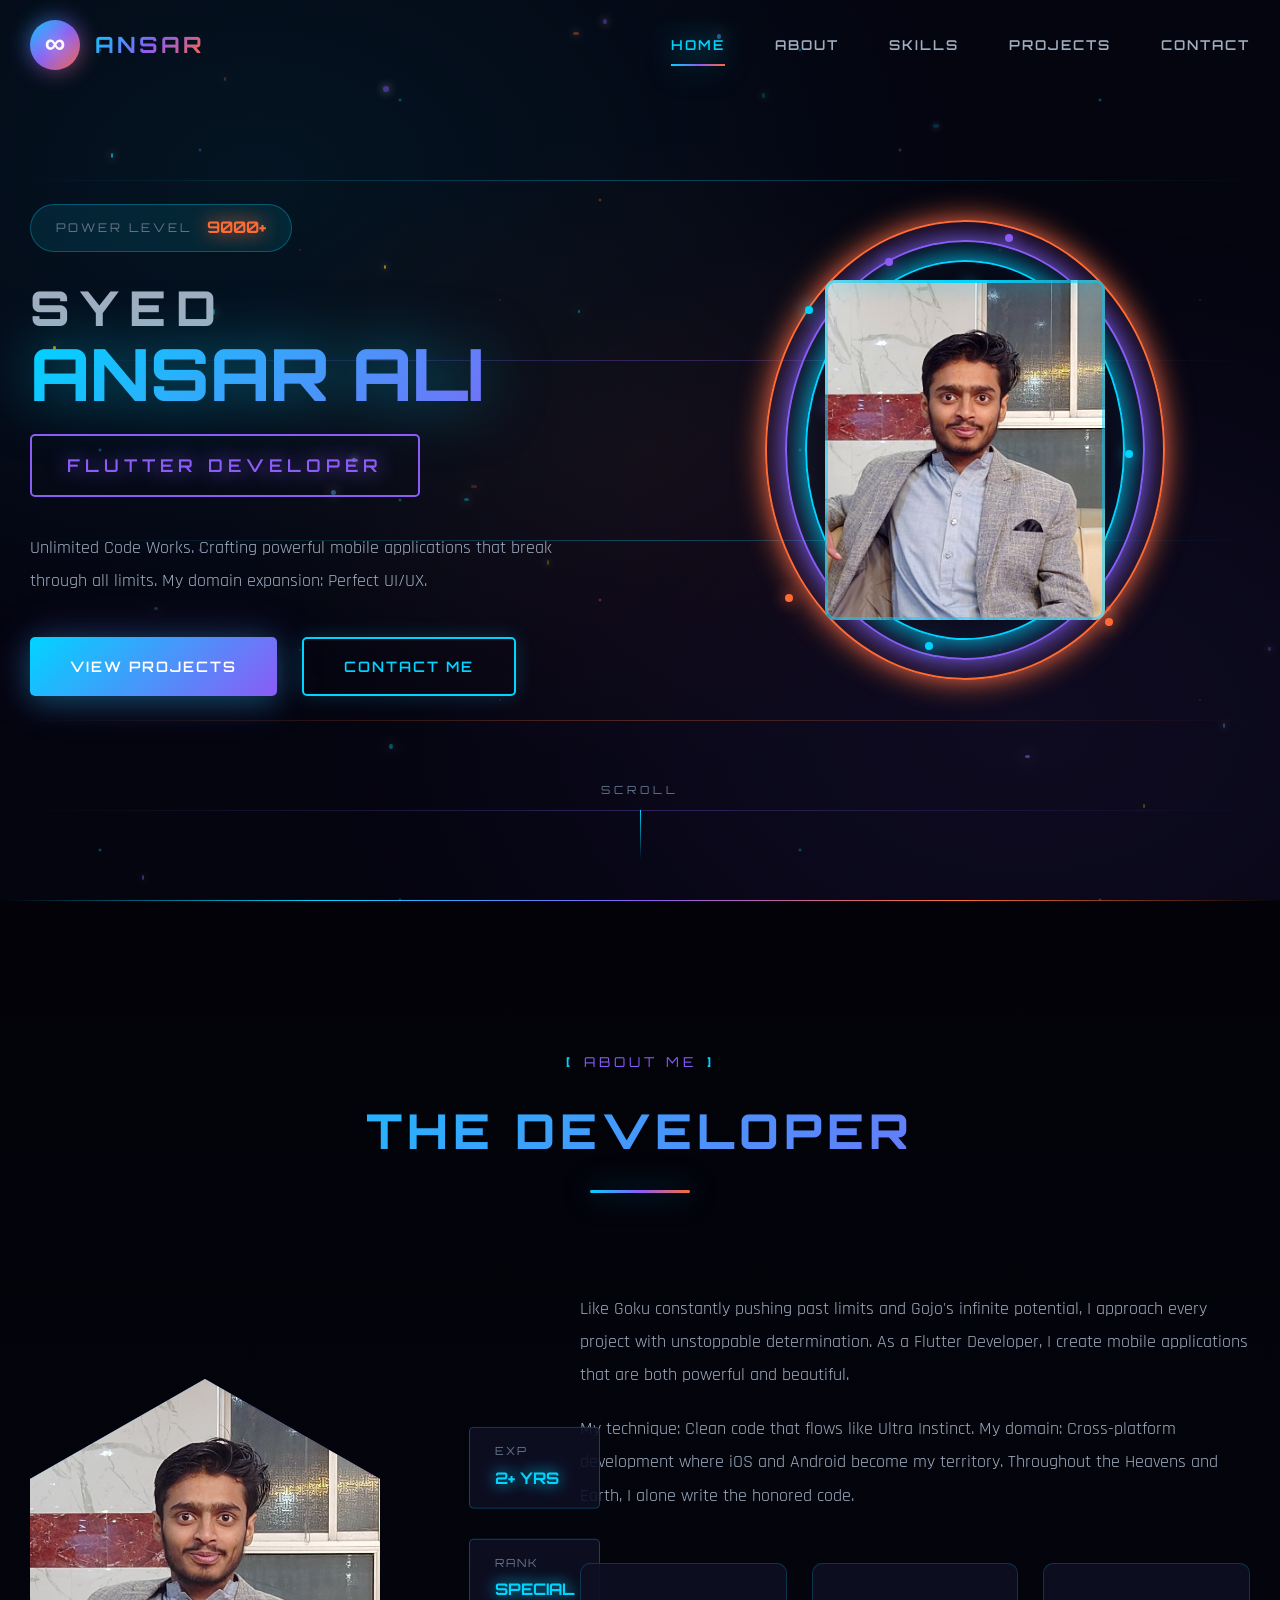
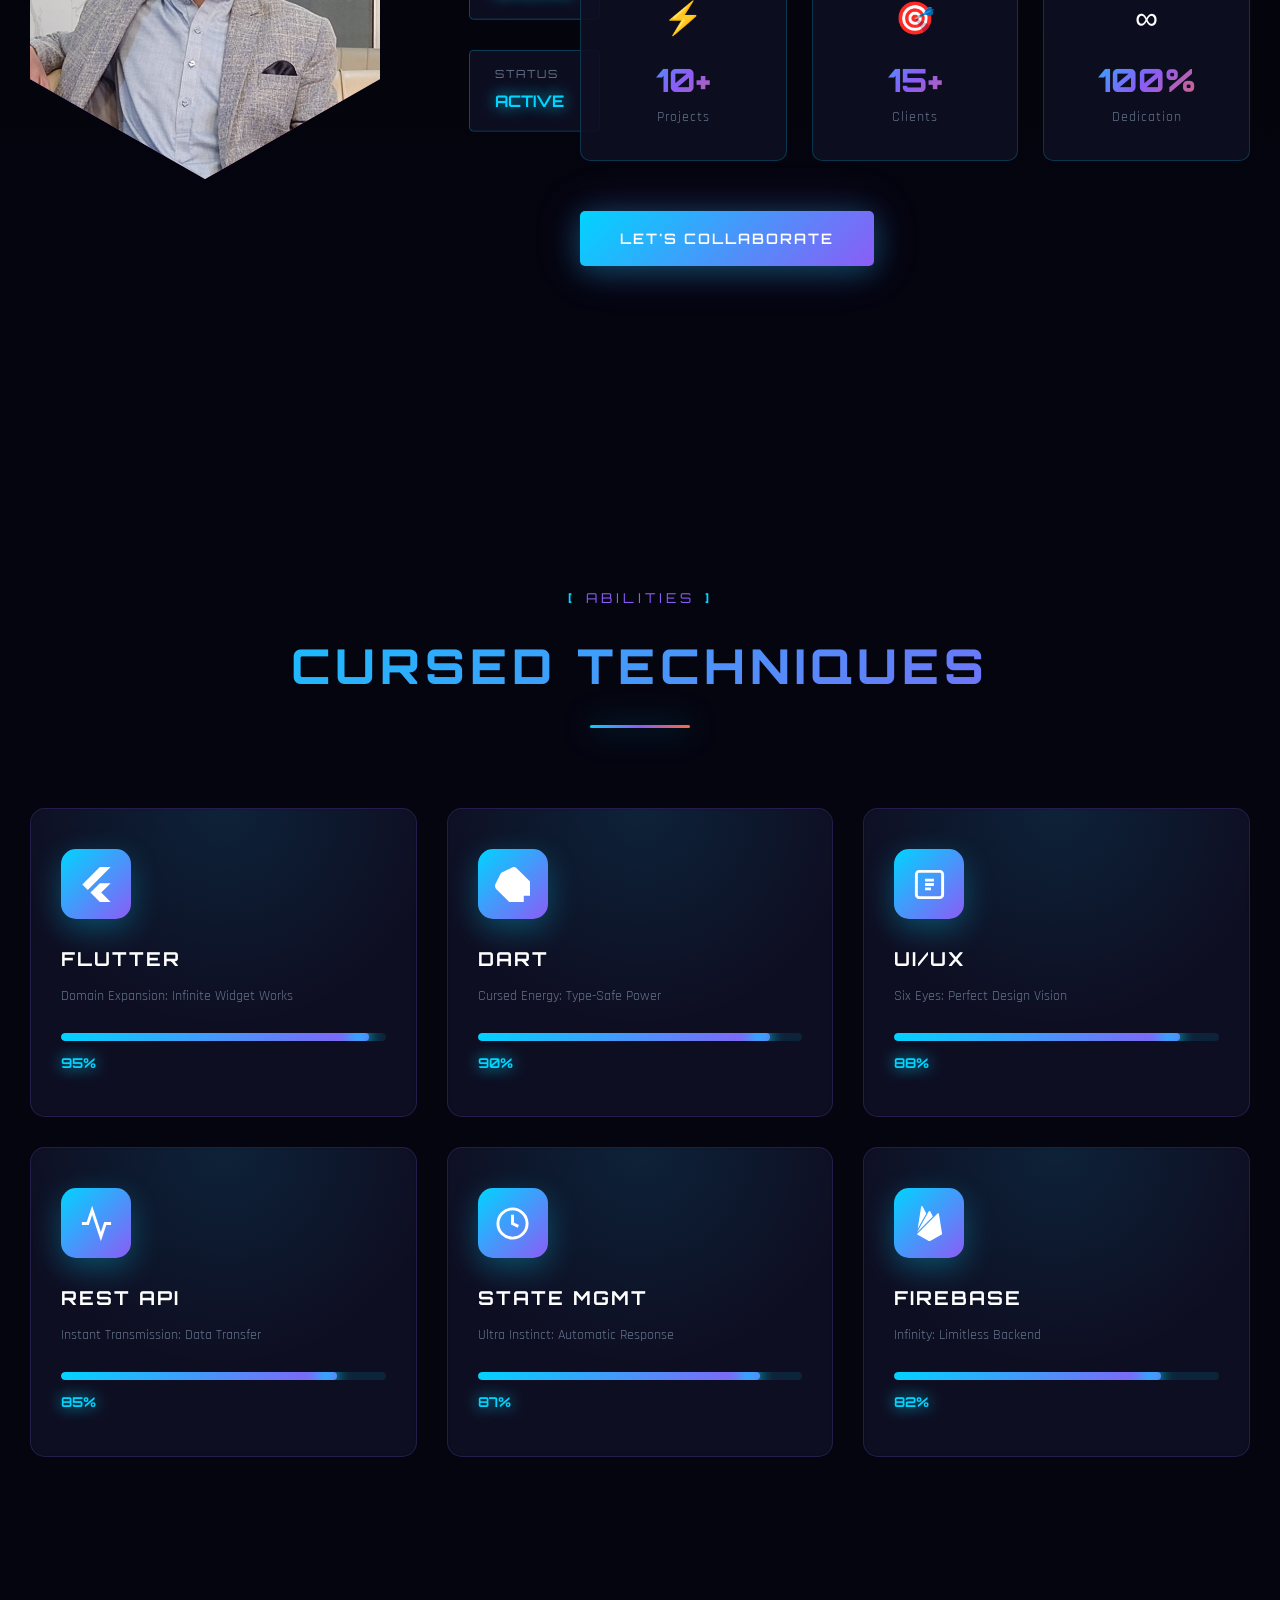
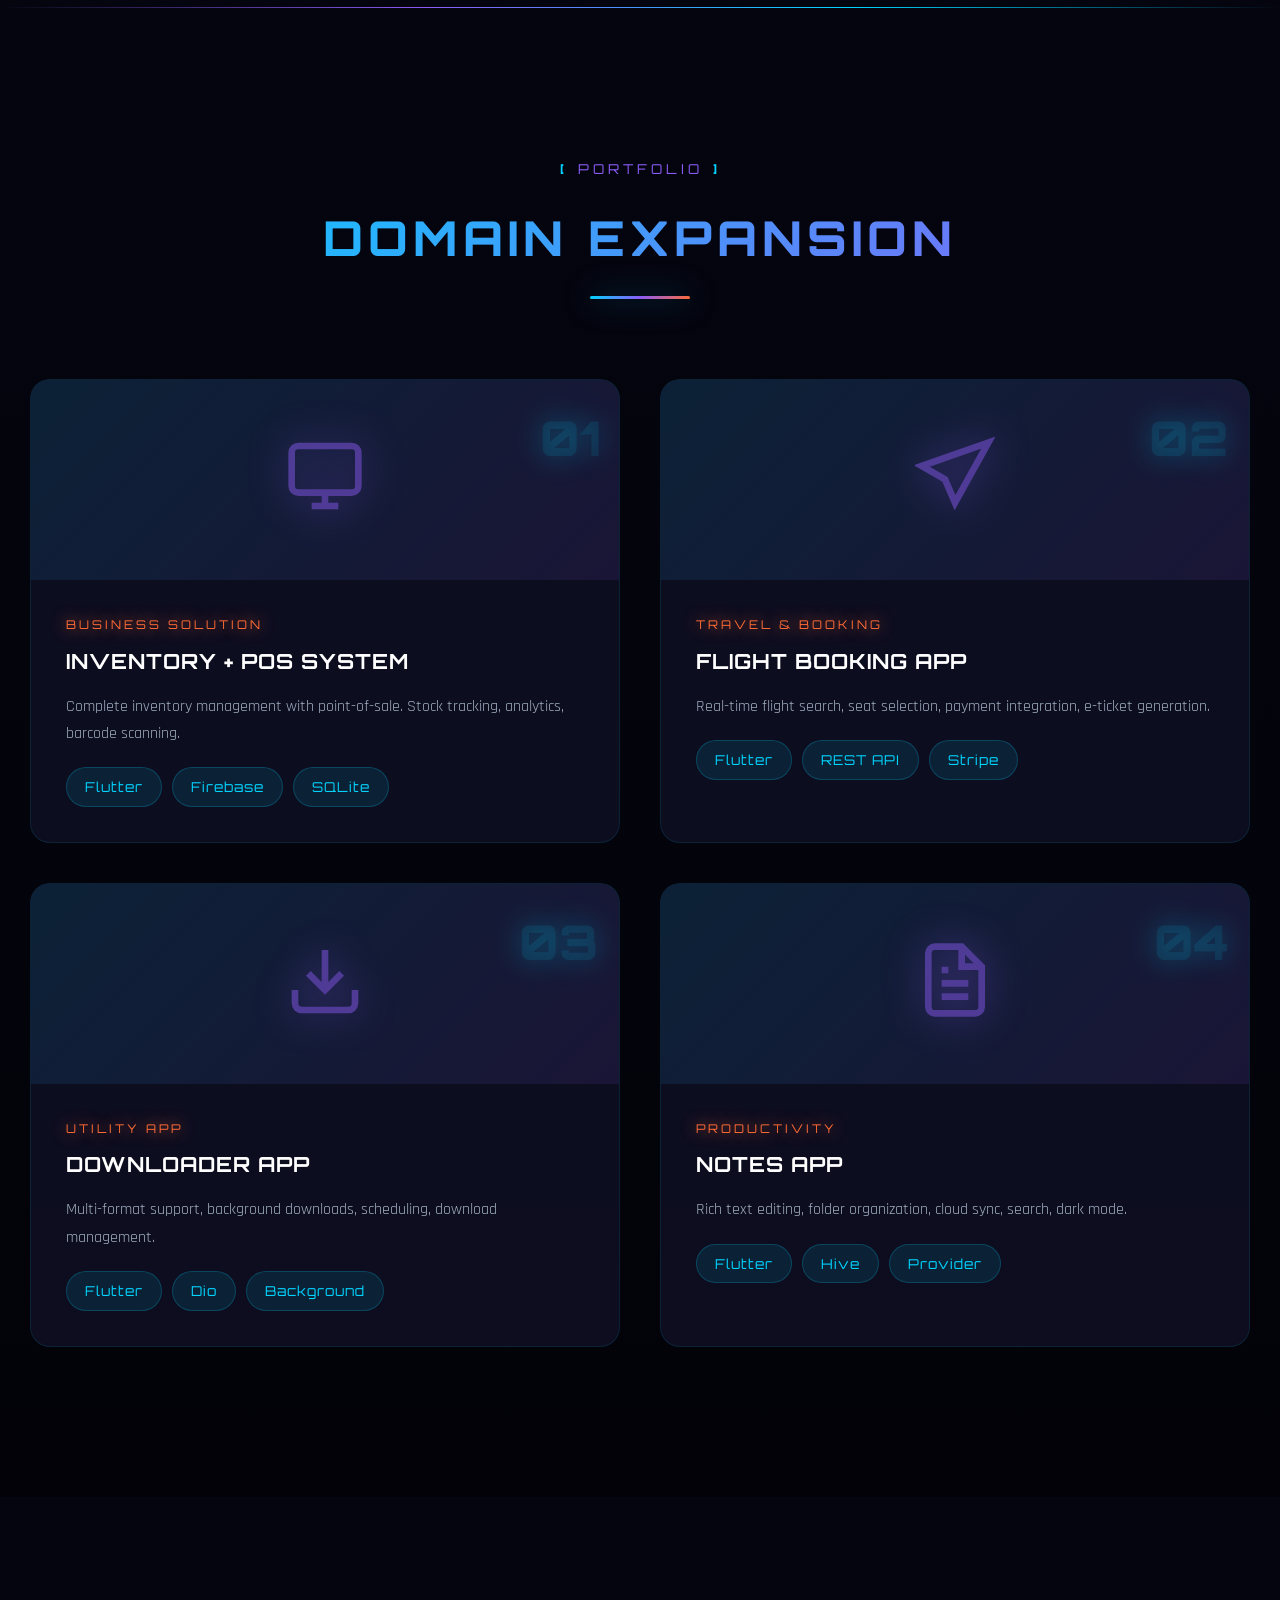
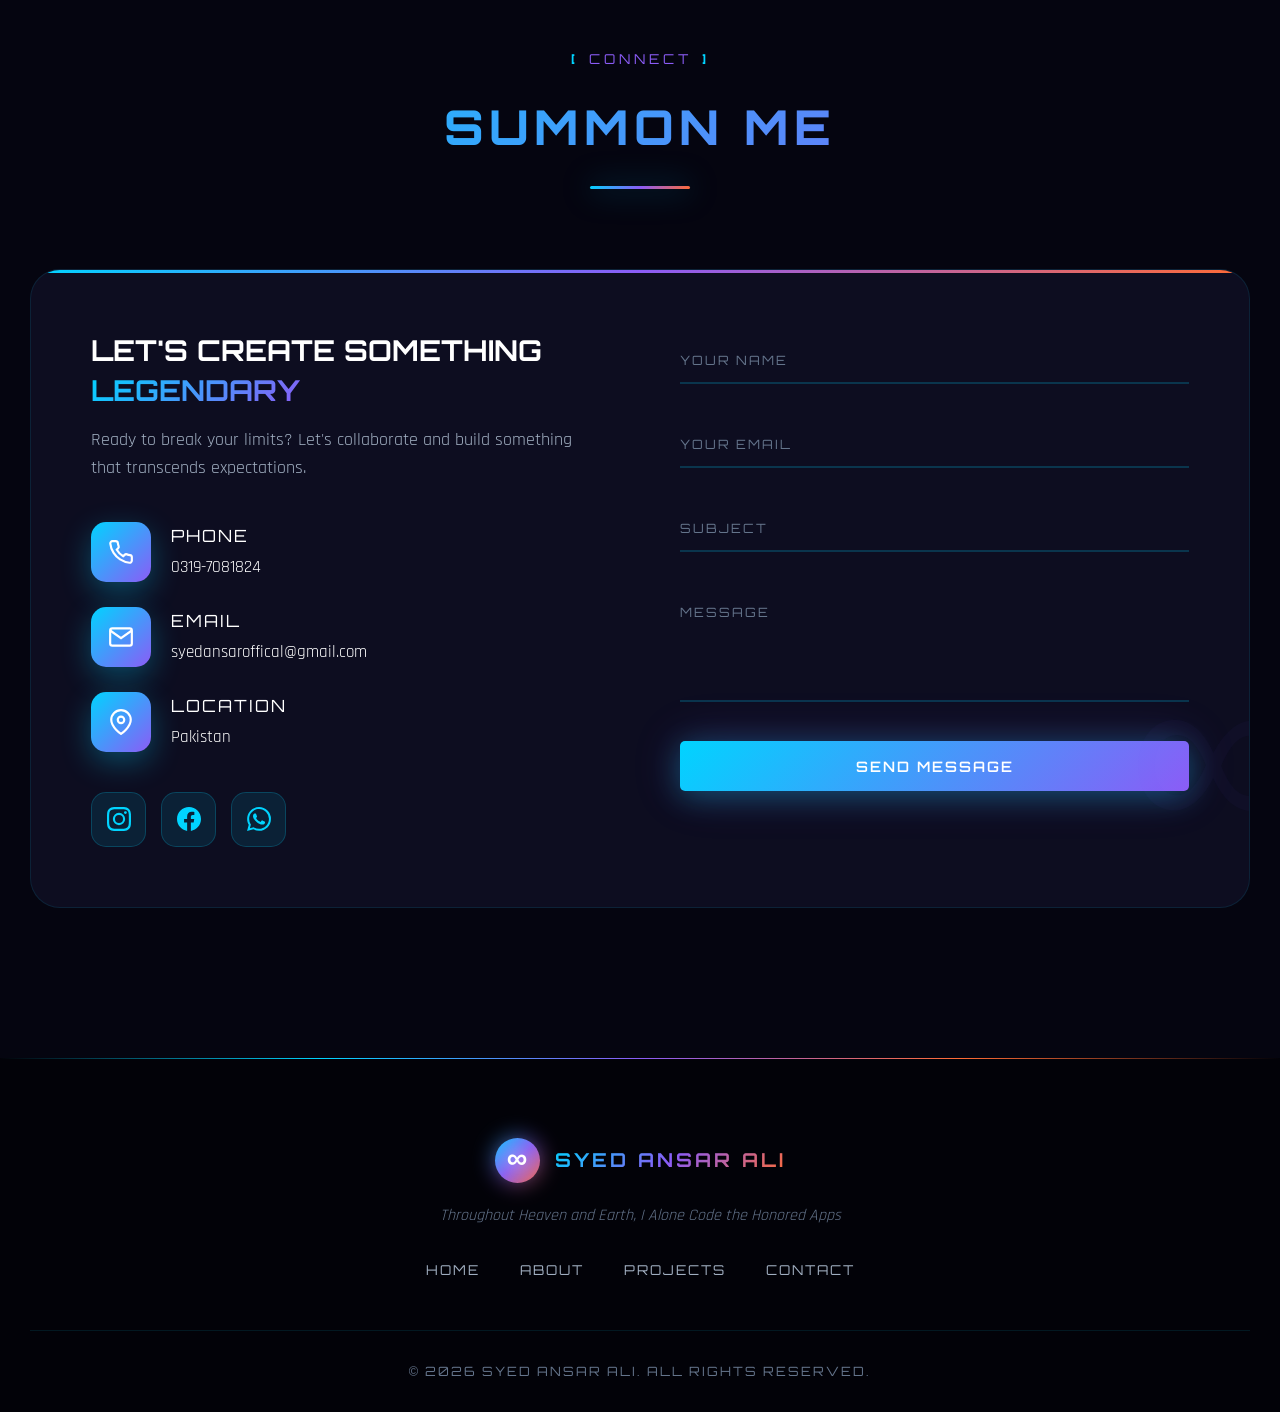
==== index.html @ 589de60a "Add files via upload" ====
<!DOCTYPE html>
<html lang="en">
<head>
    <meta charset="UTF-8">
    <meta name="viewport" content="width=device-width, initial-scale=1.0">
    <meta name="description" content="Syed Ansar Ali - Professional Flutter Developer Portfolio">
    <meta name="keywords" content="Flutter Developer, Mobile App Developer, Syed Ansar Ali">
    <title>Syed Ansar Ali | Flutter Developer</title>
    <link rel="icon" type="image/jpeg" href="icons.jpg">
    <link rel="stylesheet" href="styles.css">
    <link rel="preconnect" href="https://fonts.googleapis.com">
    <link rel="preconnect" href="https://fonts.gstatic.com" crossorigin>
    <link href="https://fonts.googleapis.com/css2?family=Rajdhani:wght@400;500;600;700&family=Orbitron:wght@400;500;600;700;800;900&display=swap" rel="stylesheet">
</head>
<body>
    <!-- Anime Particles Background -->
    <div class="particles" id="particles"></div>
    
    <!-- Energy Aura Effect -->
    <div class="energy-field"></div>

    <!-- Navigation -->
    <nav class="navbar" id="navbar">
        <div class="nav-container">
            <a href="#home" class="logo">
                <div class="logo-symbol">
                    <span class="infinity">∞</span>
                </div>
                <span class="logo-text">ANSAR</span>
            </a>
            <div class="nav-menu" id="nav-menu">
                <a href="#home" class="nav-link active" data-text="HOME">HOME</a>
                <a href="#about" class="nav-link" data-text="ABOUT">ABOUT</a>
                <a href="#skills" class="nav-link" data-text="SKILLS">SKILLS</a>
                <a href="#projects" class="nav-link" data-text="PROJECTS">PROJECTS</a>
                <a href="#contact" class="nav-link" data-text="CONTACT">CONTACT</a>
            </div>
            <div class="hamburger" id="hamburger">
                <span></span>
                <span></span>
                <span></span>
            </div>
        </div>
    </nav>

    <!-- Hero Section -->
    <section class="hero" id="home">
        <div class="hero-bg">
            <div class="power-lines">
                <div class="line line-1"></div>
                <div class="line line-2"></div>
                <div class="line line-3"></div>
                <div class="line line-4"></div>
                <div class="line line-5"></div>
            </div>
        </div>
        
        <div class="hero-content">
            <div class="hero-text">
                <div class="power-level">
                    <span class="label">POWER LEVEL</span>
                    <span class="value" id="powerLevel">9000+</span>
                </div>
                <h1 class="hero-title">
                    <span class="title-line">SYED</span>
                    <span class="title-line gradient-text">ANSAR ALI</span>
                </h1>
                <div class="role-container">
                    <div class="role-badge">
                        <span class="role-text">FLUTTER DEVELOPER</span>
                        <div class="badge-glow"></div>
                    </div>
                </div>
                <p class="hero-description">
                    Unlimited Code Works. Crafting powerful mobile applications 
                    that break through all limits. My domain expansion: Perfect UI/UX.
                </p>
                <div class="hero-buttons">
                    <a href="#projects" class="btn btn-primary">
                        <span>VIEW PROJECTS</span>
                        <div class="btn-energy"></div>
                    </a>
                    <a href="#contact" class="btn btn-secondary">
                        <span>CONTACT ME</span>
                    </a>
                </div>
            </div>
            
            <div class="hero-visual">
                <div class="profile-container">
                    <!-- Aura Rings -->
                    <div class="aura-ring aura-1"></div>
                    <div class="aura-ring aura-2"></div>
                    <div class="aura-ring aura-3"></div>
                    
                    <!-- Energy Particles -->
                    <div class="energy-particles">
                        <span></span><span></span><span></span>
                        <span></span><span></span><span></span>
                        <span></span><span></span><span></span>
                        <span></span><span></span><span></span>
                    </div>
                    
                    <!-- Profile Image -->
                    <div class="profile-frame">
                        <img src="icons.jpg" alt="Syed Ansar Ali" class="profile-img">
                        <div class="frame-border"></div>
                        <div class="scan-line"></div>
                    </div>
                    
                    <!-- Infinity Symbol -->
                    <div class="infinity-overlay">∞</div>
                </div>
            </div>
        </div>
        
        <div class="scroll-indicator">
            <div class="scroll-text">SCROLL</div>
            <div class="scroll-line"></div>
        </div>
    </section>

    <!-- About Section -->
    <section class="about" id="about">
        <div class="container">
            <div class="section-header">
                <div class="section-tag">
                    <span class="tag-brackets">[</span>
                    <span>ABOUT ME</span>
                    <span class="tag-brackets">]</span>
                </div>
                <h2 class="section-title">THE DEVELOPER</h2>
                <div class="title-underline"></div>
            </div>
            
            <div class="about-content">
                <div class="about-image">
                    <div class="image-container">
                        <div class="hex-frame">
                            <img src="icons.jpg" alt="Syed Ansar Ali" class="about-img">
                        </div>
                        <div class="hex-glow"></div>
                        <div class="data-points">
                            <div class="data-point" style="--delay: 0s">
                                <span class="point-label">EXP</span>
                                <span class="point-value">2+ YRS</span>
                            </div>
                            <div class="data-point" style="--delay: 0.2s">
                                <span class="point-label">RANK</span>
                                <span class="point-value">SPECIAL</span>
                            </div>
                            <div class="data-point" style="--delay: 0.4s">
                                <span class="point-label">STATUS</span>
                                <span class="point-value">ACTIVE</span>
                            </div>
                        </div>
                    </div>
                </div>
                
                <div class="about-text">
                    <div class="text-block">
                        <p>
                            Like Goku constantly pushing past limits and Gojo's infinite potential, 
                            I approach every project with unstoppable determination. As a Flutter Developer, 
                            I create mobile applications that are both powerful and beautiful.
                        </p>
                        <p>
                            My technique: Clean code that flows like Ultra Instinct. My domain: 
                            Cross-platform development where iOS and Android become my territory.
                            Throughout the Heavens and Earth, I alone write the honored code.
                        </p>
                    </div>
                    
                    <div class="stats-grid">
                        <div class="stat-card">
                            <div class="stat-icon">⚡</div>
                            <div class="stat-number">10+</div>
                            <div class="stat-label">Projects</div>
                        </div>
                        <div class="stat-card">
                            <div class="stat-icon">🎯</div>
                            <div class="stat-number">15+</div>
                            <div class="stat-label">Clients</div>
                        </div>
                        <div class="stat-card">
                            <div class="stat-icon">∞</div>
                            <div class="stat-number">100%</div>
                            <div class="stat-label">Dedication</div>
                        </div>
                    </div>
                    
                    <a href="#contact" class="btn btn-primary">
                        <span>LET'S COLLABORATE</span>
                        <div class="btn-energy"></div>
                    </a>
                </div>
            </div>
        </div>
    </section>

    <!-- Skills Section -->
    <section class="skills" id="skills">
        <div class="container">
            <div class="section-header">
                <div class="section-tag">
                    <span class="tag-brackets">[</span>
                    <span>ABILITIES</span>
                    <span class="tag-brackets">]</span>
                </div>
                <h2 class="section-title">CURSED TECHNIQUES</h2>
                <div class="title-underline"></div>
            </div>
            
            <div class="skills-grid">
                <div class="skill-card" data-skill="flutter">
                    <div class="skill-glow"></div>
                    <div class="skill-icon">
                        <svg viewBox="0 0 24 24" fill="currentColor">
                            <path d="M14.314 0L2.3 12 6 15.7 21.684.013h-7.357zm.014 11.072L7.857 17.53l6.47 6.47H21.7l-6.46-6.468 6.46-6.46h-7.37z"/>
                        </svg>
                    </div>
                    <h3 class="skill-name">FLUTTER</h3>
                    <p class="skill-desc">Domain Expansion: Infinite Widget Works</p>
                    <div class="skill-bar">
                        <div class="skill-progress" data-progress="95">
                            <div class="progress-glow"></div>
                        </div>
                    </div>
                    <span class="skill-level">95%</span>
                </div>
                
                <div class="skill-card" data-skill="dart">
                    <div class="skill-glow"></div>
                    <div class="skill-icon">
                        <svg viewBox="0 0 24 24" fill="currentColor">
                            <path d="M4.105 4.105S9.158 1.58 11.684.316a3.079 3.079 0 011.481-.315c.766.047 1.677.788 1.677.788L24 9.948v9.789h-4.263V24H9.789l-9-9C.303 14.522 0 13.745 0 13.002a3.16 3.16 0 01.315-1.365l3.79-7.532z"/>
                        </svg>
                    </div>
                    <h3 class="skill-name">DART</h3>
                    <p class="skill-desc">Cursed Energy: Type-Safe Power</p>
                    <div class="skill-bar">
                        <div class="skill-progress" data-progress="90">
                            <div class="progress-glow"></div>
                        </div>
                    </div>
                    <span class="skill-level">90%</span>
                </div>
                
                <div class="skill-card" data-skill="ui">
                    <div class="skill-glow"></div>
                    <div class="skill-icon">
                        <svg viewBox="0 0 24 24" fill="none" stroke="currentColor" stroke-width="2">
                            <rect x="3" y="3" width="18" height="18" rx="2"/>
                            <path d="M9 9h6M9 12h6M9 15h4"/>
                        </svg>
                    </div>
                    <h3 class="skill-name">UI/UX</h3>
                    <p class="skill-desc">Six Eyes: Perfect Design Vision</p>
                    <div class="skill-bar">
                        <div class="skill-progress" data-progress="88">
                            <div class="progress-glow"></div>
                        </div>
                    </div>
                    <span class="skill-level">88%</span>
                </div>
                
                <div class="skill-card" data-skill="api">
                    <div class="skill-glow"></div>
                    <div class="skill-icon">
                        <svg viewBox="0 0 24 24" fill="none" stroke="currentColor" stroke-width="2">
                            <path d="M22 12h-4l-3 9L9 3l-3 9H2"/>
                        </svg>
                    </div>
                    <h3 class="skill-name">REST API</h3>
                    <p class="skill-desc">Instant Transmission: Data Transfer</p>
                    <div class="skill-bar">
                        <div class="skill-progress" data-progress="85">
                            <div class="progress-glow"></div>
                        </div>
                    </div>
                    <span class="skill-level">85%</span>
                </div>
                
                <div class="skill-card" data-skill="state">
                    <div class="skill-glow"></div>
                    <div class="skill-icon">
                        <svg viewBox="0 0 24 24" fill="none" stroke="currentColor" stroke-width="2">
                            <circle cx="12" cy="12" r="10"/>
                            <path d="M12 6v6l4 2"/>
                        </svg>
                    </div>
                    <h3 class="skill-name">STATE MGMT</h3>
                    <p class="skill-desc">Ultra Instinct: Automatic Response</p>
                    <div class="skill-bar">
                        <div class="skill-progress" data-progress="87">
                            <div class="progress-glow"></div>
                        </div>
                    </div>
                    <span class="skill-level">87%</span>
                </div>
                
                <div class="skill-card" data-skill="firebase">
                    <div class="skill-glow"></div>
                    <div class="skill-icon">
                        <svg viewBox="0 0 24 24" fill="currentColor">
                            <path d="M3.89 15.672L6.255.461A.542.542 0 017.27.288l2.543 4.771zm16.794 3.692l-2.25-14a.54.54 0 00-.919-.295L3.316 19.365l7.856 4.427a1.621 1.621 0 001.588 0zM14.3 7.147l-1.82-3.482a.542.542 0 00-.96 0L3.53 17.984z"/>
                        </svg>
                    </div>
                    <h3 class="skill-name">FIREBASE</h3>
                    <p class="skill-desc">Infinity: Limitless Backend</p>
                    <div class="skill-bar">
                        <div class="skill-progress" data-progress="82">
                            <div class="progress-glow"></div>
                        </div>
                    </div>
                    <span class="skill-level">82%</span>
                </div>
            </div>
        </div>
    </section>

    <!-- Projects Section -->
    <section class="projects" id="projects">
        <div class="container">
            <div class="section-header">
                <div class="section-tag">
                    <span class="tag-brackets">[</span>
                    <span>PORTFOLIO</span>
                    <span class="tag-brackets">]</span>
                </div>
                <h2 class="section-title">DOMAIN EXPANSION</h2>
                <div class="title-underline"></div>
            </div>
            
            <div class="projects-grid">
                <div class="project-card">
                    <div class="project-image">
                        <div class="project-overlay">
                            <span class="project-number">01</span>
                        </div>
                        <div class="project-icon">
                            <svg viewBox="0 0 24 24" fill="none" stroke="currentColor" stroke-width="2">
                                <rect x="2" y="3" width="20" height="14" rx="2"/>
                                <path d="M8 21h8M12 17v4"/>
                            </svg>
                        </div>
                    </div>
                    <div class="project-content">
                        <span class="project-category">BUSINESS SOLUTION</span>
                        <h3 class="project-title">INVENTORY + POS SYSTEM</h3>
                        <p class="project-desc">Complete inventory management with point-of-sale. Stock tracking, analytics, barcode scanning.</p>
                        <div class="project-tech">
                            <span>Flutter</span>
                            <span>Firebase</span>
                            <span>SQLite</span>
                        </div>
                    </div>
                    <div class="project-glow"></div>
                </div>
                
                <div class="project-card">
                    <div class="project-image">
                        <div class="project-overlay">
                            <span class="project-number">02</span>
                        </div>
                        <div class="project-icon">
                            <svg viewBox="0 0 24 24" fill="none" stroke="currentColor" stroke-width="2">
                                <path d="M22 2L2 9l7 4 3 7 10-18z"/>
                            </svg>
                        </div>
                    </div>
                    <div class="project-content">
                        <span class="project-category">TRAVEL & BOOKING</span>
                        <h3 class="project-title">FLIGHT BOOKING APP</h3>
                        <p class="project-desc">Real-time flight search, seat selection, payment integration, e-ticket generation.</p>
                        <div class="project-tech">
                            <span>Flutter</span>
                            <span>REST API</span>
                            <span>Stripe</span>
                        </div>
                    </div>
                    <div class="project-glow"></div>
                </div>
                
                <div class="project-card">
                    <div class="project-image">
                        <div class="project-overlay">
                            <span class="project-number">03</span>
                        </div>
                        <div class="project-icon">
                            <svg viewBox="0 0 24 24" fill="none" stroke="currentColor" stroke-width="2">
                                <path d="M21 15v4a2 2 0 01-2 2H5a2 2 0 01-2-2v-4M7 10l5 5 5-5M12 15V3"/>
                            </svg>
                        </div>
                    </div>
                    <div class="project-content">
                        <span class="project-category">UTILITY APP</span>
                        <h3 class="project-title">DOWNLOADER APP</h3>
                        <p class="project-desc">Multi-format support, background downloads, scheduling, download management.</p>
                        <div class="project-tech">
                            <span>Flutter</span>
                            <span>Dio</span>
                            <span>Background</span>
                        </div>
                    </div>
                    <div class="project-glow"></div>
                </div>
                
                <div class="project-card">
                    <div class="project-image">
                        <div class="project-overlay">
                            <span class="project-number">04</span>
                        </div>
                        <div class="project-icon">
                            <svg viewBox="0 0 24 24" fill="none" stroke="currentColor" stroke-width="2">
                                <path d="M14 2H6a2 2 0 00-2 2v16a2 2 0 002 2h12a2 2 0 002-2V8z"/>
                                <path d="M14 2v6h6M16 13H8M16 17H8M10 9H8"/>
                            </svg>
                        </div>
                    </div>
                    <div class="project-content">
                        <span class="project-category">PRODUCTIVITY</span>
                        <h3 class="project-title">NOTES APP</h3>
                        <p class="project-desc">Rich text editing, folder organization, cloud sync, search, dark mode.</p>
                        <div class="project-tech">
                            <span>Flutter</span>
                            <span>Hive</span>
                            <span>Provider</span>
                        </div>
                    </div>
                    <div class="project-glow"></div>
                </div>
            </div>
        </div>
    </section>

    <!-- Contact Section -->
    <section class="contact" id="contact">
        <div class="container">
            <div class="section-header">
                <div class="section-tag">
                    <span class="tag-brackets">[</span>
                    <span>CONNECT</span>
                    <span class="tag-brackets">]</span>
                </div>
                <h2 class="section-title">SUMMON ME</h2>
                <div class="title-underline"></div>
            </div>
            
            <div class="contact-wrapper">
                <div class="contact-info">
                    <h3 class="contact-heading">LET'S CREATE SOMETHING <span class="gradient-text">LEGENDARY</span></h3>
                    <p class="contact-subtext">Ready to break your limits? Let's collaborate and build something that transcends expectations.</p>
                    
                    <div class="contact-details">
                        <div class="contact-item">
                            <div class="contact-icon">
                                <svg viewBox="0 0 24 24" fill="none" stroke="currentColor" stroke-width="2">
                                    <path d="M22 16.92v3a2 2 0 01-2.18 2 19.79 19.79 0 01-8.63-3.07 19.5 19.5 0 01-6-6 19.79 19.79 0 01-3.07-8.67A2 2 0 014.11 2h3a2 2 0 012 1.72c.127.96.361 1.903.7 2.81a2 2 0 01-.45 2.11L8.09 9.91a16 16 0 006 6l1.27-1.27a2 2 0 012.11-.45c.907.339 1.85.573 2.81.7A2 2 0 0122 16.92z"/>
                                </svg>
                            </div>
                            <div class="contact-text">
                                <span class="contact-label">PHONE</span>
                                <a href="tel:03197081824">0319-7081824</a>
                            </div>
                        </div>
                        
                        <div class="contact-item">
                            <div class="contact-icon">
                                <svg viewBox="0 0 24 24" fill="none" stroke="currentColor" stroke-width="2">
                                    <path d="M4 4h16c1.1 0 2 .9 2 2v12c0 1.1-.9 2-2 2H4c-1.1 0-2-.9-2-2V6c0-1.1.9-2 2-2z"/>
                                    <path d="M22 6l-10 7L2 6"/>
                                </svg>
                            </div>
                            <div class="contact-text">
                                <span class="contact-label">EMAIL</span>
                                <a href="mailto:syedansaroffical@gmail.com">syedansaroffical@gmail.com</a>
                            </div>
                        </div>
                        
                        <div class="contact-item">
                            <div class="contact-icon">
                                <svg viewBox="0 0 24 24" fill="none" stroke="currentColor" stroke-width="2">
                                    <path d="M21 10c0 7-9 13-9 13s-9-6-9-13a9 9 0 0118 0z"/>
                                    <circle cx="12" cy="10" r="3"/>
                                </svg>
                            </div>
                            <div class="contact-text">
                                <span class="contact-label">LOCATION</span>
                                <span>Pakistan</span>
                            </div>
                        </div>
                    </div>
                    
                    <div class="social-links">
                        <a href="https://www.instagram.com/syedx_shah0/" target="_blank" class="social-link" aria-label="Instagram">
                            <svg viewBox="0 0 24 24" fill="currentColor">
                                <path d="M12 2.163c3.204 0 3.584.012 4.85.07 3.252.148 4.771 1.691 4.919 4.919.058 1.265.069 1.645.069 4.849 0 3.205-.012 3.584-.069 4.849-.149 3.225-1.664 4.771-4.919 4.919-1.266.058-1.644.07-4.85.07-3.204 0-3.584-.012-4.849-.07-3.26-.149-4.771-1.699-4.919-4.92-.058-1.265-.07-1.644-.07-4.849 0-3.204.013-3.583.07-4.849.149-3.227 1.664-4.771 4.919-4.919 1.266-.057 1.645-.069 4.849-.069zM12 0C8.741 0 8.333.014 7.053.072 2.695.272.273 2.69.073 7.052.014 8.333 0 8.741 0 12c0 3.259.014 3.668.072 4.948.2 4.358 2.618 6.78 6.98 6.98C8.333 23.986 8.741 24 12 24c3.259 0 3.668-.014 4.948-.072 4.354-.2 6.782-2.618 6.979-6.98.059-1.28.073-1.689.073-4.948 0-3.259-.014-3.667-.072-4.947-.196-4.354-2.617-6.78-6.979-6.98C15.668.014 15.259 0 12 0zm0 5.838a6.162 6.162 0 100 12.324 6.162 6.162 0 000-12.324zM12 16a4 4 0 110-8 4 4 0 010 8zm6.406-11.845a1.44 1.44 0 100 2.881 1.44 1.44 0 000-2.881z"/>
                            </svg>
                        </a>
                        <a href="https://www.facebook.com/share/16vFjoQy7F/" target="_blank" class="social-link" aria-label="Facebook">
                            <svg viewBox="0 0 24 24" fill="currentColor">
                                <path d="M24 12.073c0-6.627-5.373-12-12-12s-12 5.373-12 12c0 5.99 4.388 10.954 10.125 11.854v-8.385H7.078v-3.47h3.047V9.43c0-3.007 1.792-4.669 4.533-4.669 1.312 0 2.686.235 2.686.235v2.953H15.83c-1.491 0-1.956.925-1.956 1.874v2.25h3.328l-.532 3.47h-2.796v8.385C19.612 23.027 24 18.062 24 12.073z"/>
                            </svg>
                        </a>
                        <a href="https://wa.link/9o5nlo" target="_blank" class="social-link" aria-label="WhatsApp">
                            <svg viewBox="0 0 24 24" fill="currentColor">
                                <path d="M17.472 14.382c-.297-.149-1.758-.867-2.03-.967-.273-.099-.471-.148-.67.15-.197.297-.767.966-.94 1.164-.173.199-.347.223-.644.075-.297-.15-1.255-.463-2.39-1.475-.883-.788-1.48-1.761-1.653-2.059-.173-.297-.018-.458.13-.606.134-.133.298-.347.446-.52.149-.174.198-.298.298-.497.099-.198.05-.371-.025-.52-.075-.149-.669-1.612-.916-2.207-.242-.579-.487-.5-.669-.51-.173-.008-.371-.01-.57-.01-.198 0-.52.074-.792.372-.272.297-1.04 1.016-1.04 2.479 0 1.462 1.065 2.875 1.213 3.074.149.198 2.096 3.2 5.077 4.487.709.306 1.262.489 1.694.625.712.227 1.36.195 1.871.118.571-.085 1.758-.719 2.006-1.413.248-.694.248-1.289.173-1.413-.074-.124-.272-.198-.57-.347m-5.421 7.403h-.004a9.87 9.87 0 01-5.031-1.378l-.361-.214-3.741.982.998-3.648-.235-.374a9.86 9.86 0 01-1.51-5.26c.001-5.45 4.436-9.884 9.888-9.884 2.64 0 5.122 1.03 6.988 2.898a9.825 9.825 0 012.893 6.994c-.003 5.45-4.437 9.884-9.885 9.884m8.413-18.297A11.815 11.815 0 0012.05 0C5.495 0 .16 5.335.157 11.892c0 2.096.547 4.142 1.588 5.945L.057 24l6.305-1.654a11.882 11.882 0 005.683 1.448h.005c6.554 0 11.89-5.335 11.893-11.893a11.821 11.821 0 00-3.48-8.413z"/>
                            </svg>
                        </a>
                    </div>
                </div>
                
                <form class="contact-form" id="contact-form">
                    <div class="form-group">
                        <input type="text" id="name" name="name" required>
                        <label for="name">YOUR NAME</label>
                        <div class="input-line"></div>
                    </div>
                    <div class="form-group">
                        <input type="email" id="email" name="email" required>
                        <label for="email">YOUR EMAIL</label>
                        <div class="input-line"></div>
                    </div>
                    <div class="form-group">
                        <input type="text" id="subject" name="subject" required>
                        <label for="subject">SUBJECT</label>
                        <div class="input-line"></div>
                    </div>
                    <div class="form-group">
                        <textarea id="message" name="message" rows="4" required></textarea>
                        <label for="message">MESSAGE</label>
                        <div class="input-line"></div>
                    </div>
                    <button type="submit" class="btn btn-primary btn-submit">
                        <span>SEND MESSAGE</span>
                        <div class="btn-energy"></div>
                    </button>
                </form>
            </div>
        </div>
    </section>

    <!-- Footer -->
    <footer class="footer">
        <div class="container">
            <div class="footer-content">
                <div class="footer-logo">
                    <div class="logo-symbol">
                        <span class="infinity">∞</span>
                    </div>
                    <span class="logo-text">SYED ANSAR ALI</span>
                </div>
                <p class="footer-text">Throughout Heaven and Earth, I Alone Code the Honored Apps</p>
                <div class="footer-links">
                    <a href="#home">HOME</a>
                    <a href="#about">ABOUT</a>
                    <a href="#projects">PROJECTS</a>
                    <a href="#contact">CONTACT</a>
                </div>
            </div>
            <div class="footer-bottom">
                <p>&copy; 2026 SYED ANSAR ALI. ALL RIGHTS RESERVED.</p>
            </div>
        </div>
    </footer>

    <script src="script.js"></script>
</body>
</html>
---- styles.css ----
/* ========================================
   GOKU x GOJO ANIME THEME
   Blue Energy + Orange Power + Infinity
======================================== */

:root {
    /* Goku Colors - Super Saiyan Blue + Orange Gi */
    --goku-blue: #00d4ff;
    --goku-blue-dark: #0099cc;
    --goku-orange: #ff6b35;
    --goku-orange-dark: #e85a2a;
    --goku-yellow: #ffd700;
    --goku-aura: rgba(0, 212, 255, 0.3);
    
    /* Gojo Colors - Infinity Purple + Six Eyes Blue */
    --gojo-purple: #8b5cf6;
    --gojo-blue: #60a5fa;
    --gojo-infinity: #c084fc;
    --gojo-domain: #1e1b4b;
    
    /* Combined Theme */
    --primary: var(--goku-blue);
    --secondary: var(--gojo-purple);
    --accent: var(--goku-orange);
    --energy: linear-gradient(135deg, var(--goku-blue) 0%, var(--gojo-purple) 50%, var(--goku-orange) 100%);
    
    /* Background */
    --bg-dark: #050510;
    --bg-darker: #020208;
    --bg-card: rgba(15, 15, 35, 0.9);
    --bg-card-hover: rgba(25, 25, 55, 0.95);
    
    /* Text */
    --text-primary: #ffffff;
    --text-secondary: #a0aec0;
    --text-muted: #64748b;
    
    /* Effects */
    --glow-blue: 0 0 30px rgba(0, 212, 255, 0.6);
    --glow-purple: 0 0 30px rgba(139, 92, 246, 0.6);
    --glow-orange: 0 0 30px rgba(255, 107, 53, 0.6);
    
    --transition: all 0.3s cubic-bezier(0.4, 0, 0.2, 1);
}

/* ========================================
   Reset & Base
======================================== */
* {
    margin: 0;
    padding: 0;
    box-sizing: border-box;
}

html {
    scroll-behavior: smooth;
}

body {
    font-family: 'Rajdhani', sans-serif;
    background: var(--bg-dark);
    color: var(--text-primary);
    line-height: 1.6;
    overflow-x: hidden;
}

/* ========================================
   Animated Background
======================================== */
.particles {
    position: fixed;
    top: 0;
    left: 0;
    width: 100%;
    height: 100%;
    pointer-events: none;
    z-index: 0;
    background: 
        radial-gradient(ellipse at 20% 20%, rgba(0, 212, 255, 0.08) 0%, transparent 50%),
        radial-gradient(ellipse at 80% 80%, rgba(139, 92, 246, 0.08) 0%, transparent 50%),
        radial-gradient(ellipse at 50% 50%, rgba(255, 107, 53, 0.05) 0%, transparent 50%);
}

.energy-field {
    position: fixed;
    top: 0;
    left: 0;
    width: 100%;
    height: 100%;
    pointer-events: none;
    z-index: 0;
    background-image: 
        radial-gradient(2px 2px at 100px 50px, var(--goku-blue), transparent),
        radial-gradient(2px 2px at 200px 150px, var(--gojo-purple), transparent),
        radial-gradient(1px 1px at 300px 250px, var(--goku-orange), transparent),
        radial-gradient(2px 2px at 400px 100px, var(--goku-blue), transparent),
        radial-gradient(1px 1px at 500px 300px, var(--gojo-purple), transparent),
        radial-gradient(2px 2px at 600px 200px, var(--goku-orange), transparent);
    background-size: 700px 400px;
    animation: energyFloat 20s linear infinite;
    opacity: 0.5;
}

@keyframes energyFloat {
    0% { transform: translateY(0) translateX(0); }
    100% { transform: translateY(-400px) translateX(-100px); }
}

/* ========================================
   Navigation
======================================== */
.navbar {
    position: fixed;
    top: 0;
    left: 0;
    right: 0;
    z-index: 1000;
    padding: 20px 0;
    transition: var(--transition);
}

.navbar.scrolled {
    background: rgba(5, 5, 16, 0.95);
    backdrop-filter: blur(20px);
    padding: 15px 0;
    border-bottom: 1px solid rgba(0, 212, 255, 0.1);
}

.nav-container {
    max-width: 1400px;
    margin: 0 auto;
    padding: 0 30px;
    display: flex;
    justify-content: space-between;
    align-items: center;
}

.logo {
    display: flex;
    align-items: center;
    gap: 15px;
    text-decoration: none;
    color: var(--text-primary);
}

.logo-symbol {
    width: 50px;
    height: 50px;
    background: var(--energy);
    border-radius: 50%;
    display: flex;
    align-items: center;
    justify-content: center;
    position: relative;
    animation: logoPulse 3s ease-in-out infinite;
}

.logo-symbol::before {
    content: '';
    position: absolute;
    inset: -3px;
    border-radius: 50%;
    background: var(--energy);
    filter: blur(10px);
    opacity: 0.5;
    animation: logoGlow 2s ease-in-out infinite alternate;
}

@keyframes logoPulse {
    0%, 100% { transform: scale(1); }
    50% { transform: scale(1.05); }
}

@keyframes logoGlow {
    0% { opacity: 0.3; }
    100% { opacity: 0.7; }
}

.infinity {
    font-size: 1.8rem;
    font-weight: 700;
    color: white;
    position: relative;
    z-index: 1;
    text-shadow: 0 0 20px rgba(255, 255, 255, 0.8);
}

.logo-text {
    font-family: 'Orbitron', sans-serif;
    font-size: 1.4rem;
    font-weight: 700;
    letter-spacing: 3px;
    background: var(--energy);
    -webkit-background-clip: text;
    -webkit-text-fill-color: transparent;
    background-clip: text;
}

.nav-menu {
    display: flex;
    gap: 50px;
}

.nav-link {
    font-family: 'Orbitron', sans-serif;
    font-size: 0.85rem;
    font-weight: 600;
    letter-spacing: 2px;
    color: var(--text-secondary);
    text-decoration: none;
    position: relative;
    padding: 10px 0;
    transition: var(--transition);
}

.nav-link::before {
    content: '';
    position: absolute;
    bottom: 0;
    left: 0;
    width: 0;
    height: 2px;
    background: var(--energy);
    transition: var(--transition);
    box-shadow: var(--glow-blue);
}

.nav-link::after {
    content: attr(data-text);
    position: absolute;
    top: 10px;
    left: 0;
    color: var(--goku-blue);
    opacity: 0;
    transform: translateY(-5px);
    transition: var(--transition);
    text-shadow: 0 0 20px var(--goku-blue);
}

.nav-link:hover,
.nav-link.active {
    color: var(--goku-blue);
    text-shadow: 0 0 30px var(--goku-blue);
}

.nav-link:hover::before,
.nav-link.active::before {
    width: 100%;
}

.hamburger {
    display: none;
    flex-direction: column;
    gap: 6px;
    cursor: pointer;
    z-index: 1001;
}

.hamburger span {
    width: 30px;
    height: 3px;
    background: var(--energy);
    border-radius: 3px;
    transition: var(--transition);
    box-shadow: var(--glow-blue);
}

/* ========================================
   Hero Section
======================================== */
.hero {
    min-height: 100vh;
    display: flex;
    align-items: center;
    justify-content: center;
    position: relative;
    padding: 120px 30px;
    overflow: hidden;
}

.hero-bg {
    position: absolute;
    inset: 0;
    overflow: hidden;
}

.power-lines {
    position: absolute;
    inset: 0;
}

.line {
    position: absolute;
    background: linear-gradient(90deg, transparent, var(--goku-blue), transparent);
    height: 1px;
    animation: powerLine 8s linear infinite;
    opacity: 0.3;
}

.line-1 { top: 20%; width: 100%; animation-delay: 0s; }
.line-2 { top: 40%; width: 100%; animation-delay: 1.5s; background: linear-gradient(90deg, transparent, var(--gojo-purple), transparent); }
.line-3 { top: 60%; width: 100%; animation-delay: 3s; }
.line-4 { top: 80%; width: 100%; animation-delay: 4.5s; background: linear-gradient(90deg, transparent, var(--goku-orange), transparent); }
.line-5 { top: 90%; width: 100%; animation-delay: 6s; background: linear-gradient(90deg, transparent, var(--gojo-purple), transparent); }

@keyframes powerLine {
    0% { transform: translateX(-100%); opacity: 0; }
    50% { opacity: 0.5; }
    100% { transform: translateX(100%); opacity: 0; }
}

.hero-content {
    max-width: 1400px;
    width: 100%;
    display: grid;
    grid-template-columns: 1fr 1fr;
    gap: 80px;
    align-items: center;
    position: relative;
    z-index: 1;
}

.hero-text {
    animation: fadeInLeft 1s ease-out;
}

@keyframes fadeInLeft {
    from { opacity: 0; transform: translateX(-50px); }
    to { opacity: 1; transform: translateX(0); }
}

.power-level {
    display: inline-flex;
    align-items: center;
    gap: 15px;
    background: rgba(0, 212, 255, 0.1);
    border: 1px solid rgba(0, 212, 255, 0.3);
    padding: 10px 25px;
    border-radius: 50px;
    margin-bottom: 30px;
    animation: powerPulse 2s ease-in-out infinite;
}

@keyframes powerPulse {
    0%, 100% { box-shadow: 0 0 20px rgba(0, 212, 255, 0.2); }
    50% { box-shadow: 0 0 40px rgba(0, 212, 255, 0.4); }
}

.power-level .label {
    font-family: 'Orbitron', sans-serif;
    font-size: 0.75rem;
    letter-spacing: 3px;
    color: var(--text-muted);
}

.power-level .value {
    font-family: 'Orbitron', sans-serif;
    font-size: 1rem;
    font-weight: 700;
    color: var(--goku-orange);
    text-shadow: 0 0 20px var(--goku-orange);
    animation: valueFlicker 0.5s ease-in-out infinite alternate;
}

@keyframes valueFlicker {
    0% { opacity: 0.8; }
    100% { opacity: 1; }
}

.hero-title {
    margin-bottom: 20px;
}

.title-line {
    display: block;
    font-family: 'Orbitron', sans-serif;
    font-weight: 800;
    line-height: 1.1;
}

.title-line:first-child {
    font-size: 3rem;
    color: var(--text-secondary);
    letter-spacing: 10px;
}

.title-line.gradient-text {
    font-size: 4.5rem;
    background: var(--energy);
    background-size: 200% 200%;
    -webkit-background-clip: text;
    -webkit-text-fill-color: transparent;
    background-clip: text;
    animation: gradientFlow 4s ease infinite;
    filter: drop-shadow(0 0 30px rgba(0, 212, 255, 0.5));
}

@keyframes gradientFlow {
    0%, 100% { background-position: 0% 50%; }
    50% { background-position: 100% 50%; }
}

.gradient-text {
    background: var(--energy);
    background-size: 200% 200%;
    -webkit-background-clip: text;
    -webkit-text-fill-color: transparent;
    background-clip: text;
    animation: gradientFlow 4s ease infinite;
}

.role-container {
    margin-bottom: 25px;
}

.role-badge {
    display: inline-block;
    position: relative;
    padding: 15px 35px;
    background: transparent;
    border: 2px solid var(--gojo-purple);
    border-radius: 5px;
    overflow: hidden;
}

.role-text {
    font-family: 'Orbitron', sans-serif;
    font-size: 1.1rem;
    font-weight: 600;
    letter-spacing: 5px;
    color: var(--gojo-purple);
    position: relative;
    z-index: 1;
    text-shadow: 0 0 20px var(--gojo-purple);
}

.badge-glow {
    position: absolute;
    top: 0;
    left: -100%;
    width: 100%;
    height: 100%;
    background: linear-gradient(90deg, transparent, rgba(139, 92, 246, 0.3), transparent);
    animation: badgeSweep 3s ease-in-out infinite;
}

@keyframes badgeSweep {
    0% { left: -100%; }
    50%, 100% { left: 100%; }
}

.hero-description {
    font-size: 1.15rem;
    color: var(--text-secondary);
    margin-bottom: 40px;
    max-width: 550px;
    line-height: 1.8;
}

.hero-buttons {
    display: flex;
    gap: 25px;
    flex-wrap: wrap;
}

/* Buttons */
.btn {
    display: inline-flex;
    align-items: center;
    justify-content: center;
    gap: 10px;
    padding: 16px 40px;
    font-family: 'Orbitron', sans-serif;
    font-size: 0.9rem;
    font-weight: 600;
    letter-spacing: 2px;
    text-decoration: none;
    border-radius: 5px;
    position: relative;
    overflow: hidden;
    transition: var(--transition);
    cursor: pointer;
    border: none;
}

.btn-primary {
    background: var(--energy);
    background-size: 200% 200%;
    color: white;
    animation: gradientFlow 4s ease infinite;
    box-shadow: 
        0 5px 30px rgba(0, 212, 255, 0.3),
        0 0 50px rgba(139, 92, 246, 0.2);
}

.btn-primary:hover {
    transform: translateY(-3px) scale(1.02);
    box-shadow: 
        0 10px 40px rgba(0, 212, 255, 0.5),
        0 0 80px rgba(139, 92, 246, 0.4);
}

.btn-energy {
    position: absolute;
    top: 0;
    left: -100%;
    width: 100%;
    height: 100%;
    background: linear-gradient(90deg, transparent, rgba(255, 255, 255, 0.4), transparent);
    transition: 0.5s;
}

.btn-primary:hover .btn-energy {
    left: 100%;
}

.btn-secondary {
    background: transparent;
    color: var(--goku-blue);
    border: 2px solid var(--goku-blue);
    box-shadow: 0 0 20px rgba(0, 212, 255, 0.2);
}

.btn-secondary:hover {
    background: rgba(0, 212, 255, 0.1);
    transform: translateY(-3px);
    box-shadow: 0 0 40px rgba(0, 212, 255, 0.4);
}

/* Hero Visual - Profile with Aura */
.hero-visual {
    display: flex;
    justify-content: center;
    align-items: center;
    animation: fadeInRight 1s ease-out 0.3s both;
}

@keyframes fadeInRight {
    from { opacity: 0; transform: translateX(50px); }
    to { opacity: 1; transform: translateX(0); }
}

.profile-container {
    position: relative;
    width: 400px;
    height: 480px;
    display: flex;
    justify-content: center;
    align-items: center;
}

/* Aura Rings */
.aura-ring {
    position: absolute;
    border-radius: 50%;
    border: 2px solid;
    animation: auraExpand 3s ease-out infinite;
}

.aura-1 {
    width: 320px;
    height: 380px;
    border-color: var(--goku-blue);
    animation-delay: 0s;
    box-shadow: 
        0 0 30px var(--goku-blue),
        inset 0 0 30px rgba(0, 212, 255, 0.1);
}

.aura-2 {
    width: 360px;
    height: 420px;
    border-color: var(--gojo-purple);
    animation-delay: 1s;
    box-shadow: 
        0 0 30px var(--gojo-purple),
        inset 0 0 30px rgba(139, 92, 246, 0.1);
}

.aura-3 {
    width: 400px;
    height: 460px;
    border-color: var(--goku-orange);
    animation-delay: 2s;
    box-shadow: 
        0 0 30px var(--goku-orange),
        inset 0 0 30px rgba(255, 107, 53, 0.1);
}

@keyframes auraExpand {
    0% { transform: scale(0.9); opacity: 0; }
    50% { opacity: 0.6; }
    100% { transform: scale(1.2); opacity: 0; }
}

/* Energy Particles */
.energy-particles {
    position: absolute;
    inset: 0;
    pointer-events: none;
}

.energy-particles span {
    position: absolute;
    width: 8px;
    height: 8px;
    background: var(--goku-blue);
    border-radius: 50%;
    animation: particleFloat 4s ease-in-out infinite;
    box-shadow: 0 0 15px var(--goku-blue);
}

.energy-particles span:nth-child(1) { left: 10%; top: 20%; animation-delay: 0s; }
.energy-particles span:nth-child(2) { left: 20%; top: 60%; animation-delay: 0.3s; background: var(--gojo-purple); box-shadow: 0 0 15px var(--gojo-purple); }
.energy-particles span:nth-child(3) { left: 80%; top: 30%; animation-delay: 0.6s; }
.energy-particles span:nth-child(4) { left: 70%; top: 70%; animation-delay: 0.9s; background: var(--goku-orange); box-shadow: 0 0 15px var(--goku-orange); }
.energy-particles span:nth-child(5) { left: 30%; top: 10%; animation-delay: 1.2s; background: var(--gojo-purple); box-shadow: 0 0 15px var(--gojo-purple); }
.energy-particles span:nth-child(6) { left: 90%; top: 50%; animation-delay: 1.5s; }
.energy-particles span:nth-child(7) { left: 5%; top: 80%; animation-delay: 1.8s; background: var(--goku-orange); box-shadow: 0 0 15px var(--goku-orange); }
.energy-particles span:nth-child(8) { left: 60%; top: 5%; animation-delay: 2.1s; background: var(--gojo-purple); box-shadow: 0 0 15px var(--gojo-purple); }
.energy-particles span:nth-child(9) { left: 40%; top: 90%; animation-delay: 2.4s; }
.energy-particles span:nth-child(10) { left: 85%; top: 85%; animation-delay: 2.7s; background: var(--goku-orange); box-shadow: 0 0 15px var(--goku-orange); }
.energy-particles span:nth-child(11) { left: 15%; top: 40%; animation-delay: 3s; background: var(--gojo-purple); box-shadow: 0 0 15px var(--gojo-purple); }
.energy-particles span:nth-child(12) { left: 50%; top: 15%; animation-delay: 3.3s; }

@keyframes particleFloat {
    0%, 100% { transform: translateY(0) scale(1); opacity: 0.3; }
    50% { transform: translateY(-30px) scale(1.5); opacity: 1; }
}

/* Profile Frame */
.profile-frame {
    position: relative;
    width: 280px;
    height: 340px;
    border-radius: 10px;
    overflow: hidden;
    z-index: 2;
}

.profile-frame::before {
    content: '';
    position: absolute;
    inset: -4px;
    background: var(--energy);
    background-size: 400% 400%;
    border-radius: 14px;
    z-index: -1;
    animation: borderRotate 4s linear infinite;
}

@keyframes borderRotate {
    0% { background-position: 0% 50%; }
    100% { background-position: 400% 50%; }
}

.profile-img {
    width: 100%;
    height: 100%;
    object-fit: cover;
    border-radius: 10px;
    filter: contrast(1.1) saturate(1.1);
}

.frame-border {
    position: absolute;
    inset: 0;
    border: 3px solid rgba(0, 212, 255, 0.5);
    border-radius: 10px;
    pointer-events: none;
}

.scan-line {
    position: absolute;
    top: 0;
    left: 0;
    width: 100%;
    height: 3px;
    background: linear-gradient(90deg, transparent, var(--goku-blue), transparent);
    animation: scanDown 3s linear infinite;
    box-shadow: 0 0 20px var(--goku-blue);
}

@keyframes scanDown {
    0% { top: 0; }
    100% { top: 100%; }
}

/* Infinity Overlay */
.infinity-overlay {
    position: absolute;
    font-size: 8rem;
    color: var(--gojo-purple);
    opacity: 0.1;
    z-index: 1;
    animation: infinitySpin 10s linear infinite;
    text-shadow: 0 0 50px var(--gojo-purple);
}

@keyframes infinitySpin {
    0% { transform: rotate(0deg) scale(1); }
    50% { transform: rotate(180deg) scale(1.2); }
    100% { transform: rotate(360deg) scale(1); }
}

/* Scroll Indicator */
.scroll-indicator {
    position: absolute;
    bottom: 40px;
    left: 50%;
    transform: translateX(-50%);
    display: flex;
    flex-direction: column;
    align-items: center;
    gap: 10px;
}

.scroll-text {
    font-family: 'Orbitron', sans-serif;
    font-size: 0.7rem;
    letter-spacing: 4px;
    color: var(--text-muted);
}

.scroll-line {
    width: 1px;
    height: 50px;
    background: linear-gradient(to bottom, var(--goku-blue), transparent);
    animation: scrollPulse 2s ease-in-out infinite;
}

@keyframes scrollPulse {
    0%, 100% { height: 50px; opacity: 1; }
    50% { height: 70px; opacity: 0.5; }
}

/* ========================================
   Section Common Styles
======================================== */
.container {
    max-width: 1400px;
    margin: 0 auto;
    padding: 0 30px;
}

.section-header {
    text-align: center;
    margin-bottom: 80px;
}

.section-tag {
    display: inline-flex;
    align-items: center;
    gap: 10px;
    font-family: 'Orbitron', sans-serif;
    font-size: 0.85rem;
    letter-spacing: 4px;
    color: var(--gojo-purple);
    margin-bottom: 20px;
}

.tag-brackets {
    color: var(--goku-blue);
    font-weight: 700;
}

.section-title {
    font-family: 'Orbitron', sans-serif;
    font-size: 3rem;
    font-weight: 800;
    letter-spacing: 5px;
    background: var(--energy);
    background-size: 200% 200%;
    -webkit-background-clip: text;
    -webkit-text-fill-color: transparent;
    background-clip: text;
    animation: gradientFlow 4s ease infinite;
}

.title-underline {
    width: 100px;
    height: 3px;
    background: var(--energy);
    margin: 20px auto 0;
    border-radius: 3px;
    box-shadow: var(--glow-blue);
}

/* ========================================
   About Section
======================================== */
.about {
    padding: 150px 0;
    background: linear-gradient(180deg, var(--bg-darker) 0%, var(--bg-dark) 100%);
    position: relative;
}

.about::before {
    content: '';
    position: absolute;
    top: 0;
    left: 0;
    right: 0;
    height: 1px;
    background: linear-gradient(90deg, transparent, var(--goku-blue), var(--gojo-purple), var(--goku-orange), transparent);
}

.about-content {
    display: grid;
    grid-template-columns: 450px 1fr;
    gap: 100px;
    align-items: center;
}

.about-image {
    position: relative;
}

.image-container {
    position: relative;
}

.hex-frame {
    width: 350px;
    height: 400px;
    position: relative;
    overflow: hidden;
    clip-path: polygon(50% 0%, 100% 25%, 100% 75%, 50% 100%, 0% 75%, 0% 25%);
}

.hex-frame::before {
    content: '';
    position: absolute;
    inset: -5px;
    background: var(--energy);
    clip-path: polygon(50% 0%, 100% 25%, 100% 75%, 50% 100%, 0% 75%, 0% 25%);
    z-index: -1;
    animation: hexGlow 3s ease-in-out infinite alternate;
}

@keyframes hexGlow {
    0% { filter: blur(5px); opacity: 0.5; }
    100% { filter: blur(15px); opacity: 0.8; }
}

.about-img {
    width: 100%;
    height: 100%;
    object-fit: cover;
}

.hex-glow {
    position: absolute;
    inset: -30px;
    background: var(--energy);
    clip-path: polygon(50% 0%, 100% 25%, 100% 75%, 50% 100%, 0% 75%, 0% 25%);
    filter: blur(40px);
    opacity: 0.3;
    z-index: -1;
    animation: glowPulse 4s ease-in-out infinite;
}

@keyframes glowPulse {
    0%, 100% { opacity: 0.2; transform: scale(1); }
    50% { opacity: 0.4; transform: scale(1.05); }
}

.data-points {
    position: absolute;
    top: 50%;
    right: -120px;
    transform: translateY(-50%);
    display: flex;
    flex-direction: column;
    gap: 30px;
}

.data-point {
    background: var(--bg-card);
    border: 1px solid rgba(0, 212, 255, 0.3);
    padding: 15px 25px;
    border-radius: 5px;
    animation: dataSlide 0.5s ease-out forwards;
    animation-delay: var(--delay);
    opacity: 0;
    transform: translateX(-20px);
}

@keyframes dataSlide {
    to { opacity: 1; transform: translateX(0); }
}

.point-label {
    display: block;
    font-family: 'Orbitron', sans-serif;
    font-size: 0.7rem;
    letter-spacing: 2px;
    color: var(--text-muted);
    margin-bottom: 5px;
}

.point-value {
    font-family: 'Orbitron', sans-serif;
    font-size: 1rem;
    font-weight: 700;
    color: var(--goku-blue);
    text-shadow: 0 0 15px var(--goku-blue);
}

.about-text {
    padding: 20px 0;
}

.text-block p {
    font-size: 1.1rem;
    color: var(--text-secondary);
    margin-bottom: 20px;
    line-height: 1.9;
}

.stats-grid {
    display: grid;
    grid-template-columns: repeat(3, 1fr);
    gap: 25px;
    margin: 50px 0;
}

.stat-card {
    background: var(--bg-card);
    border: 1px solid rgba(0, 212, 255, 0.2);
    padding: 30px 20px;
    border-radius: 10px;
    text-align: center;
    transition: var(--transition);
    position: relative;
    overflow: hidden;
}

.stat-card::before {
    content: '';
    position: absolute;
    top: 0;
    left: 0;
    width: 100%;
    height: 3px;
    background: var(--energy);
    transform: scaleX(0);
    transition: var(--transition);
}

.stat-card:hover {
    transform: translateY(-5px);
    border-color: var(--goku-blue);
    box-shadow: 0 10px 40px rgba(0, 212, 255, 0.2);
}

.stat-card:hover::before {
    transform: scaleX(1);
}

.stat-icon {
    font-size: 2rem;
    margin-bottom: 10px;
}

.stat-number {
    font-family: 'Orbitron', sans-serif;
    font-size: 2rem;
    font-weight: 800;
    background: var(--energy);
    -webkit-background-clip: text;
    -webkit-text-fill-color: transparent;
    background-clip: text;
}

.stat-label {
    font-size: 0.9rem;
    color: var(--text-muted);
    letter-spacing: 1px;
}

/* ========================================
   Skills Section
======================================== */
.skills {
    padding: 150px 0;
    background: var(--bg-dark);
    position: relative;
}

.skills-grid {
    display: grid;
    grid-template-columns: repeat(3, 1fr);
    gap: 30px;
}

.skill-card {
    background: var(--bg-card);
    border: 1px solid rgba(139, 92, 246, 0.2);
    border-radius: 15px;
    padding: 40px 30px;
    position: relative;
    overflow: hidden;
    transition: var(--transition);
}

.skill-card::before {
    content: '';
    position: absolute;
    top: -50%;
    left: -50%;
    width: 200%;
    height: 200%;
    background: conic-gradient(from 0deg, transparent, var(--goku-blue), transparent, var(--gojo-purple), transparent);
    animation: skillRotate 6s linear infinite;
    opacity: 0;
    transition: var(--transition);
}

.skill-card::after {
    content: '';
    position: absolute;
    inset: 2px;
    background: var(--bg-card);
    border-radius: 13px;
    z-index: 0;
}

.skill-card:hover::before {
    opacity: 0.3;
}

@keyframes skillRotate {
    100% { transform: rotate(360deg); }
}

.skill-card:hover {
    transform: translateY(-10px);
    box-shadow: 
        0 20px 50px rgba(0, 212, 255, 0.15),
        0 0 30px rgba(139, 92, 246, 0.1);
}

.skill-glow {
    position: absolute;
    top: 0;
    left: 0;
    width: 100%;
    height: 100%;
    background: radial-gradient(circle at 50% 0%, rgba(0, 212, 255, 0.1), transparent 60%);
    z-index: 1;
}

.skill-icon {
    width: 70px;
    height: 70px;
    background: linear-gradient(135deg, var(--goku-blue), var(--gojo-purple));
    border-radius: 15px;
    display: flex;
    align-items: center;
    justify-content: center;
    margin-bottom: 25px;
    position: relative;
    z-index: 2;
    box-shadow: 0 10px 30px rgba(0, 212, 255, 0.3);
}

.skill-icon svg {
    width: 35px;
    height: 35px;
    color: white;
}

.skill-name {
    font-family: 'Orbitron', sans-serif;
    font-size: 1.2rem;
    font-weight: 700;
    letter-spacing: 2px;
    color: var(--text-primary);
    margin-bottom: 10px;
    position: relative;
    z-index: 2;
}

.skill-desc {
    font-size: 0.9rem;
    color: var(--text-muted);
    margin-bottom: 25px;
    position: relative;
    z-index: 2;
}

.skill-bar {
    height: 8px;
    background: rgba(0, 212, 255, 0.1);
    border-radius: 4px;
    overflow: hidden;
    position: relative;
    z-index: 2;
    margin-bottom: 10px;
}

.skill-progress {
    height: 100%;
    background: var(--energy);
    background-size: 200% 200%;
    border-radius: 4px;
    width: 0;
    transition: width 1.5s ease-out;
    position: relative;
    animation: gradientFlow 3s ease infinite;
}

.progress-glow {
    position: absolute;
    right: 0;
    top: 50%;
    transform: translateY(-50%);
    width: 20px;
    height: 20px;
    background: var(--goku-blue);
    border-radius: 50%;
    filter: blur(8px);
    animation: progressPulse 1s ease-in-out infinite;
}

@keyframes progressPulse {
    0%, 100% { opacity: 0.5; }
    50% { opacity: 1; }
}

.skill-level {
    font-family: 'Orbitron', sans-serif;
    font-size: 0.85rem;
    font-weight: 700;
    color: var(--goku-blue);
    position: relative;
    z-index: 2;
    text-shadow: 0 0 15px var(--goku-blue);
}

/* ========================================
   Projects Section
======================================== */
.projects {
    padding: 150px 0;
    background: linear-gradient(180deg, var(--bg-dark) 0%, var(--bg-darker) 100%);
    position: relative;
}

.projects::before {
    content: '';
    position: absolute;
    top: 0;
    left: 0;
    right: 0;
    height: 1px;
    background: linear-gradient(90deg, transparent, var(--gojo-purple), var(--goku-blue), transparent);
}

.projects-grid {
    display: grid;
    grid-template-columns: repeat(2, 1fr);
    gap: 40px;
}

.project-card {
    background: var(--bg-card);
    border: 1px solid rgba(0, 212, 255, 0.1);
    border-radius: 20px;
    overflow: hidden;
    position: relative;
    transition: var(--transition);
}

.project-card:hover {
    transform: translateY(-10px);
    border-color: rgba(0, 212, 255, 0.3);
}

.project-glow {
    position: absolute;
    inset: 0;
    background: linear-gradient(135deg, rgba(0, 212, 255, 0.05), transparent, rgba(139, 92, 246, 0.05));
    opacity: 0;
    transition: var(--transition);
}

.project-card:hover .project-glow {
    opacity: 1;
}

.project-image {
    height: 200px;
    background: linear-gradient(135deg, rgba(0, 212, 255, 0.1), rgba(139, 92, 246, 0.1));
    display: flex;
    align-items: center;
    justify-content: center;
    position: relative;
    overflow: hidden;
}

.project-overlay {
    position: absolute;
    top: 20px;
    right: 20px;
}

.project-number {
    font-family: 'Orbitron', sans-serif;
    font-size: 3rem;
    font-weight: 900;
    color: rgba(0, 212, 255, 0.1);
    text-shadow: 0 0 30px rgba(0, 212, 255, 0.3);
}

.project-icon svg {
    width: 80px;
    height: 80px;
    color: var(--gojo-purple);
    opacity: 0.5;
    filter: drop-shadow(0 0 20px var(--gojo-purple));
}

.project-content {
    padding: 35px;
}

.project-category {
    font-family: 'Orbitron', sans-serif;
    font-size: 0.75rem;
    letter-spacing: 3px;
    color: var(--goku-orange);
    margin-bottom: 10px;
    display: block;
    text-shadow: 0 0 15px var(--goku-orange);
}

.project-title {
    font-family: 'Orbitron', sans-serif;
    font-size: 1.3rem;
    font-weight: 700;
    color: var(--text-primary);
    margin-bottom: 15px;
    letter-spacing: 1px;
}

.project-desc {
    font-size: 1rem;
    color: var(--text-secondary);
    margin-bottom: 20px;
    line-height: 1.7;
}

.project-tech {
    display: flex;
    flex-wrap: wrap;
    gap: 10px;
}

.project-tech span {
    padding: 8px 18px;
    background: rgba(0, 212, 255, 0.1);
    border: 1px solid rgba(0, 212, 255, 0.2);
    border-radius: 20px;
    font-size: 0.85rem;
    color: var(--goku-blue);
    font-family: 'Orbitron', sans-serif;
    letter-spacing: 1px;
}

/* ========================================
   Contact Section
======================================== */
.contact {
    padding: 150px 0;
    background: var(--bg-dark);
    position: relative;
}

.contact-wrapper {
    display: grid;
    grid-template-columns: 1fr 1fr;
    gap: 80px;
    background: var(--bg-card);
    border: 1px solid rgba(0, 212, 255, 0.1);
    border-radius: 30px;
    padding: 60px;
    position: relative;
    overflow: hidden;
}

.contact-wrapper::before {
    content: '';
    position: absolute;
    top: 0;
    left: 0;
    right: 0;
    height: 3px;
    background: var(--energy);
}

.contact-wrapper::after {
    content: '∞';
    position: absolute;
    bottom: -50px;
    right: -50px;
    font-size: 15rem;
    color: rgba(139, 92, 246, 0.03);
}

.contact-heading {
    font-family: 'Orbitron', sans-serif;
    font-size: 1.8rem;
    font-weight: 700;
    margin-bottom: 15px;
    line-height: 1.4;
}

.contact-subtext {
    font-size: 1.1rem;
    color: var(--text-secondary);
    margin-bottom: 40px;
}

.contact-details {
    display: flex;
    flex-direction: column;
    gap: 25px;
    margin-bottom: 40px;
}

.contact-item {
    display: flex;
    align-items: center;
    gap: 20px;
}

.contact-icon {
    width: 60px;
    height: 60px;
    background: linear-gradient(135deg, var(--goku-blue), var(--gojo-purple));
    border-radius: 15px;
    display: flex;
    align-items: center;
    justify-content: center;
    box-shadow: 0 10px 30px rgba(0, 212, 255, 0.3);
}

.contact-icon svg {
    width: 26px;
    height: 26px;
    color: white;
}

.contact-text {
    display: flex;
    flex-direction: column;
}

.contact-label {
    font-family: 'Orbitron', sans-serif;
    font-size: 0.7rem;
    letter-spacing: 2px;
    color: var(--text-muted);
    margin-bottom: 5px;
}

.contact-text a,
.contact-text span {
    font-size: 1.05rem;
    color: var(--text-primary);
    text-decoration: none;
    transition: var(--transition);
}

.contact-text a:hover {
    color: var(--goku-blue);
    text-shadow: 0 0 20px var(--goku-blue);
}

.social-links {
    display: flex;
    gap: 15px;
}

.social-link {
    width: 55px;
    height: 55px;
    background: rgba(0, 212, 255, 0.1);
    border: 1px solid rgba(0, 212, 255, 0.2);
    border-radius: 15px;
    display: flex;
    align-items: center;
    justify-content: center;
    color: var(--goku-blue);
    transition: var(--transition);
}

.social-link svg {
    width: 24px;
    height: 24px;
}

.social-link:hover {
    background: var(--energy);
    border-color: transparent;
    color: white;
    transform: translateY(-5px) scale(1.1);
    box-shadow: 0 10px 30px rgba(0, 212, 255, 0.4);
}

/* Contact Form */
.contact-form {
    display: flex;
    flex-direction: column;
    gap: 30px;
}

.form-group {
    position: relative;
}

.form-group input,
.form-group textarea {
    width: 100%;
    padding: 20px 0 10px;
    background: transparent;
    border: none;
    border-bottom: 2px solid rgba(0, 212, 255, 0.2);
    color: var(--text-primary);
    font-family: 'Rajdhani', sans-serif;
    font-size: 1.1rem;
    outline: none;
    transition: var(--transition);
}

.form-group textarea {
    resize: none;
    min-height: 120px;
}

.form-group label {
    position: absolute;
    top: 20px;
    left: 0;
    font-family: 'Orbitron', sans-serif;
    font-size: 0.8rem;
    letter-spacing: 2px;
    color: var(--text-muted);
    pointer-events: none;
    transition: var(--transition);
}

.form-group input:focus,
.form-group textarea:focus {
    border-color: var(--goku-blue);
}

.form-group input:focus + label,
.form-group input:valid + label,
.form-group textarea:focus + label,
.form-group textarea:valid + label {
    top: 0;
    font-size: 0.65rem;
    color: var(--goku-blue);
}

.input-line {
    position: absolute;
    bottom: 0;
    left: 0;
    width: 0;
    height: 2px;
    background: var(--energy);
    transition: var(--transition);
}

.form-group input:focus ~ .input-line,
.form-group textarea:focus ~ .input-line {
    width: 100%;
    box-shadow: var(--glow-blue);
}

.btn-submit {
    width: 100%;
}

/* ========================================
   Footer
======================================== */
.footer {
    background: var(--bg-darker);
    padding: 80px 0 30px;
    position: relative;
}

.footer::before {
    content: '';
    position: absolute;
    top: 0;
    left: 0;
    right: 0;
    height: 1px;
    background: linear-gradient(90deg, transparent, var(--goku-blue), var(--gojo-purple), var(--goku-orange), transparent);
}

.footer-content {
    text-align: center;
    margin-bottom: 50px;
}

.footer-logo {
    display: inline-flex;
    align-items: center;
    gap: 15px;
    margin-bottom: 20px;
}

.footer-logo .logo-symbol {
    width: 45px;
    height: 45px;
}

.footer-logo .logo-text {
    font-size: 1.2rem;
}

.footer-text {
    font-size: 1rem;
    color: var(--text-muted);
    margin-bottom: 30px;
    font-style: italic;
}

.footer-links {
    display: flex;
    justify-content: center;
    gap: 40px;
}

.footer-links a {
    font-family: 'Orbitron', sans-serif;
    font-size: 0.85rem;
    letter-spacing: 2px;
    color: var(--text-secondary);
    text-decoration: none;
    transition: var(--transition);
}

.footer-links a:hover {
    color: var(--goku-blue);
    text-shadow: 0 0 20px var(--goku-blue);
}

.footer-bottom {
    text-align: center;
    padding-top: 30px;
    border-top: 1px solid rgba(0, 212, 255, 0.1);
}

.footer-bottom p {
    font-family: 'Orbitron', sans-serif;
    font-size: 0.8rem;
    letter-spacing: 2px;
    color: var(--text-muted);
}

/* ========================================
   Responsive Design
======================================== */
@media (max-width: 1200px) {
    .hero-content {
        grid-template-columns: 1fr;
        text-align: center;
        gap: 60px;
    }
    
    .hero-text {
        order: 1;
    }
    
    .hero-visual {
        order: 2;
    }
    
    .hero-description {
        margin: 0 auto 40px;
    }
    
    .hero-buttons {
        justify-content: center;
    }
    
    .about-content {
        grid-template-columns: 1fr;
        gap: 60px;
    }
    
    .about-image {
        display: flex;
        justify-content: center;
    }
    
    .data-points {
        position: relative;
        top: auto;
        right: auto;
        transform: none;
        flex-direction: row;
        justify-content: center;
        margin-top: 30px;
    }
    
    .skills-grid {
        grid-template-columns: repeat(2, 1fr);
    }
    
    .contact-wrapper {
        grid-template-columns: 1fr;
    }
}

@media (max-width: 768px) {
    .nav-menu {
        position: fixed;
        top: 0;
        right: -100%;
        width: 280px;
        height: 100vh;
        background: rgba(5, 5, 16, 0.98);
        flex-direction: column;
        justify-content: center;
        align-items: center;
        gap: 40px;
        transition: var(--transition);
    }
    
    .nav-menu.active {
        right: 0;
    }
    
    .hamburger {
        display: flex;
    }
    
    .hamburger.active span:nth-child(1) {
        transform: rotate(45deg) translate(6px, 6px);
    }
    
    .hamburger.active span:nth-child(2) {
        opacity: 0;
    }
    
    .hamburger.active span:nth-child(3) {
        transform: rotate(-45deg) translate(6px, -6px);
    }
    
    .title-line:first-child {
        font-size: 2rem;
    }
    
    .title-line.gradient-text {
        font-size: 2.8rem;
    }
    
    .section-title {
        font-size: 2rem;
    }
    
    .skills-grid {
        grid-template-columns: 1fr;
    }
    
    .projects-grid {
        grid-template-columns: 1fr;
    }
    
    .profile-container {
        width: 300px;
        height: 380px;
    }
    
    .profile-frame {
        width: 220px;
        height: 280px;
    }
    
    .hex-frame {
        width: 280px;
        height: 320px;
    }
    
    .stats-grid {
        grid-template-columns: 1fr;
        gap: 15px;
    }
    
    .contact-wrapper {
        padding: 40px 25px;
    }
}

@media (max-width: 480px) {
    .hero {
        padding: 100px 20px;
    }
    
    .title-line:first-child {
        font-size: 1.5rem;
        letter-spacing: 5px;
    }
    
    .title-line.gradient-text {
        font-size: 2rem;
    }
    
    .hero-buttons {
        flex-direction: column;
        width: 100%;
    }
    
    .btn {
        width: 100%;
    }
    
    .profile-container {
        width: 260px;
        height: 340px;
    }
    
    .profile-frame {
        width: 180px;
        height: 240px;
    }
    
    .footer-links {
        flex-wrap: wrap;
        gap: 20px;
    }
    
    .data-points {
        flex-direction: column;
        align-items: center;
    }
}

/* ========================================
   Animations on Scroll
======================================== */
.fade-in {
    opacity: 0;
    transform: translateY(40px);
    transition: opacity 0.8s ease, transform 0.8s ease;
}

.fade-in.visible {
    opacity: 1;
    transform: translateY(0);
}

/* ========================================
   Custom Scrollbar
======================================== */
::-webkit-scrollbar {
    width: 8px;
}

::-webkit-scrollbar-track {
    background: var(--bg-darker);
}

::-webkit-scrollbar-thumb {
    background: linear-gradient(180deg, var(--goku-blue), var(--gojo-purple));
    border-radius: 4px;
}

::-webkit-scrollbar-thumb:hover {
    background: linear-gradient(180deg, var(--gojo-purple), var(--goku-orange));
}

/* Selection */
::selection {
    background: var(--goku-blue);
    color: white;
}
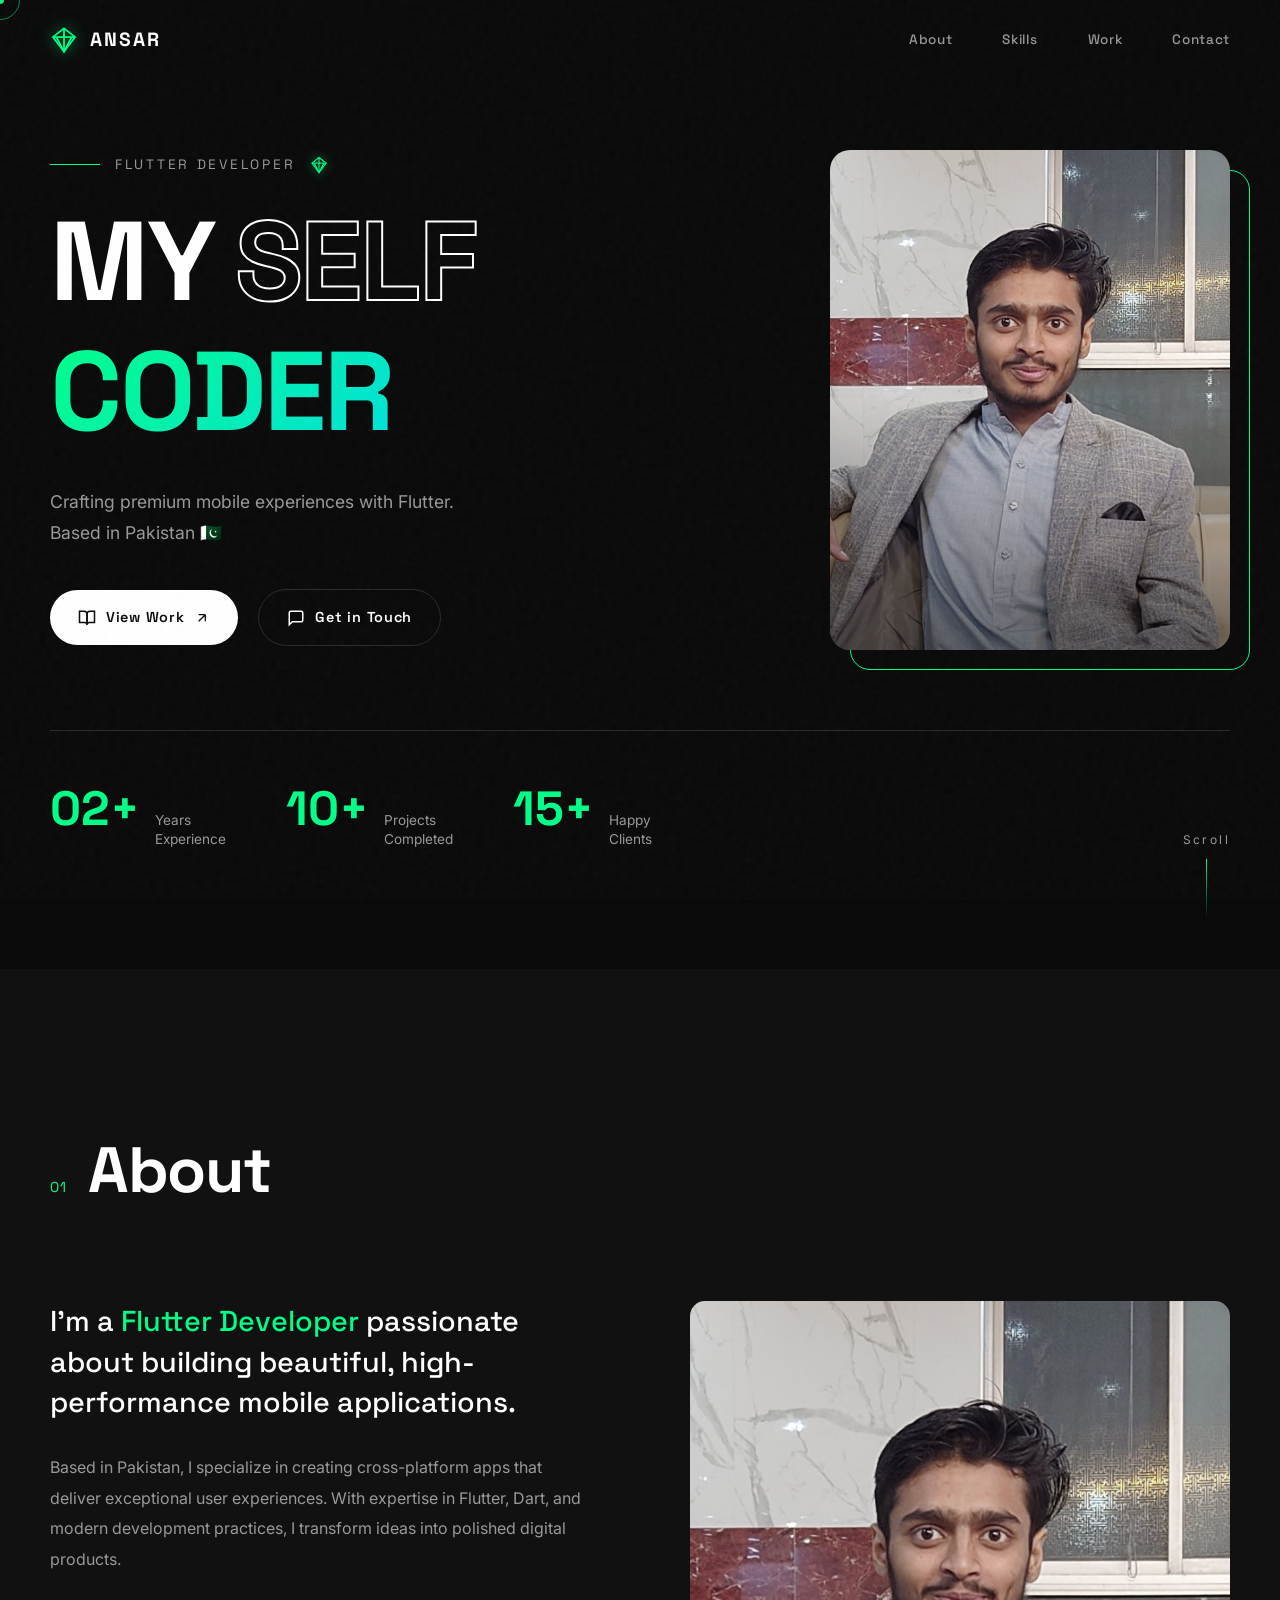
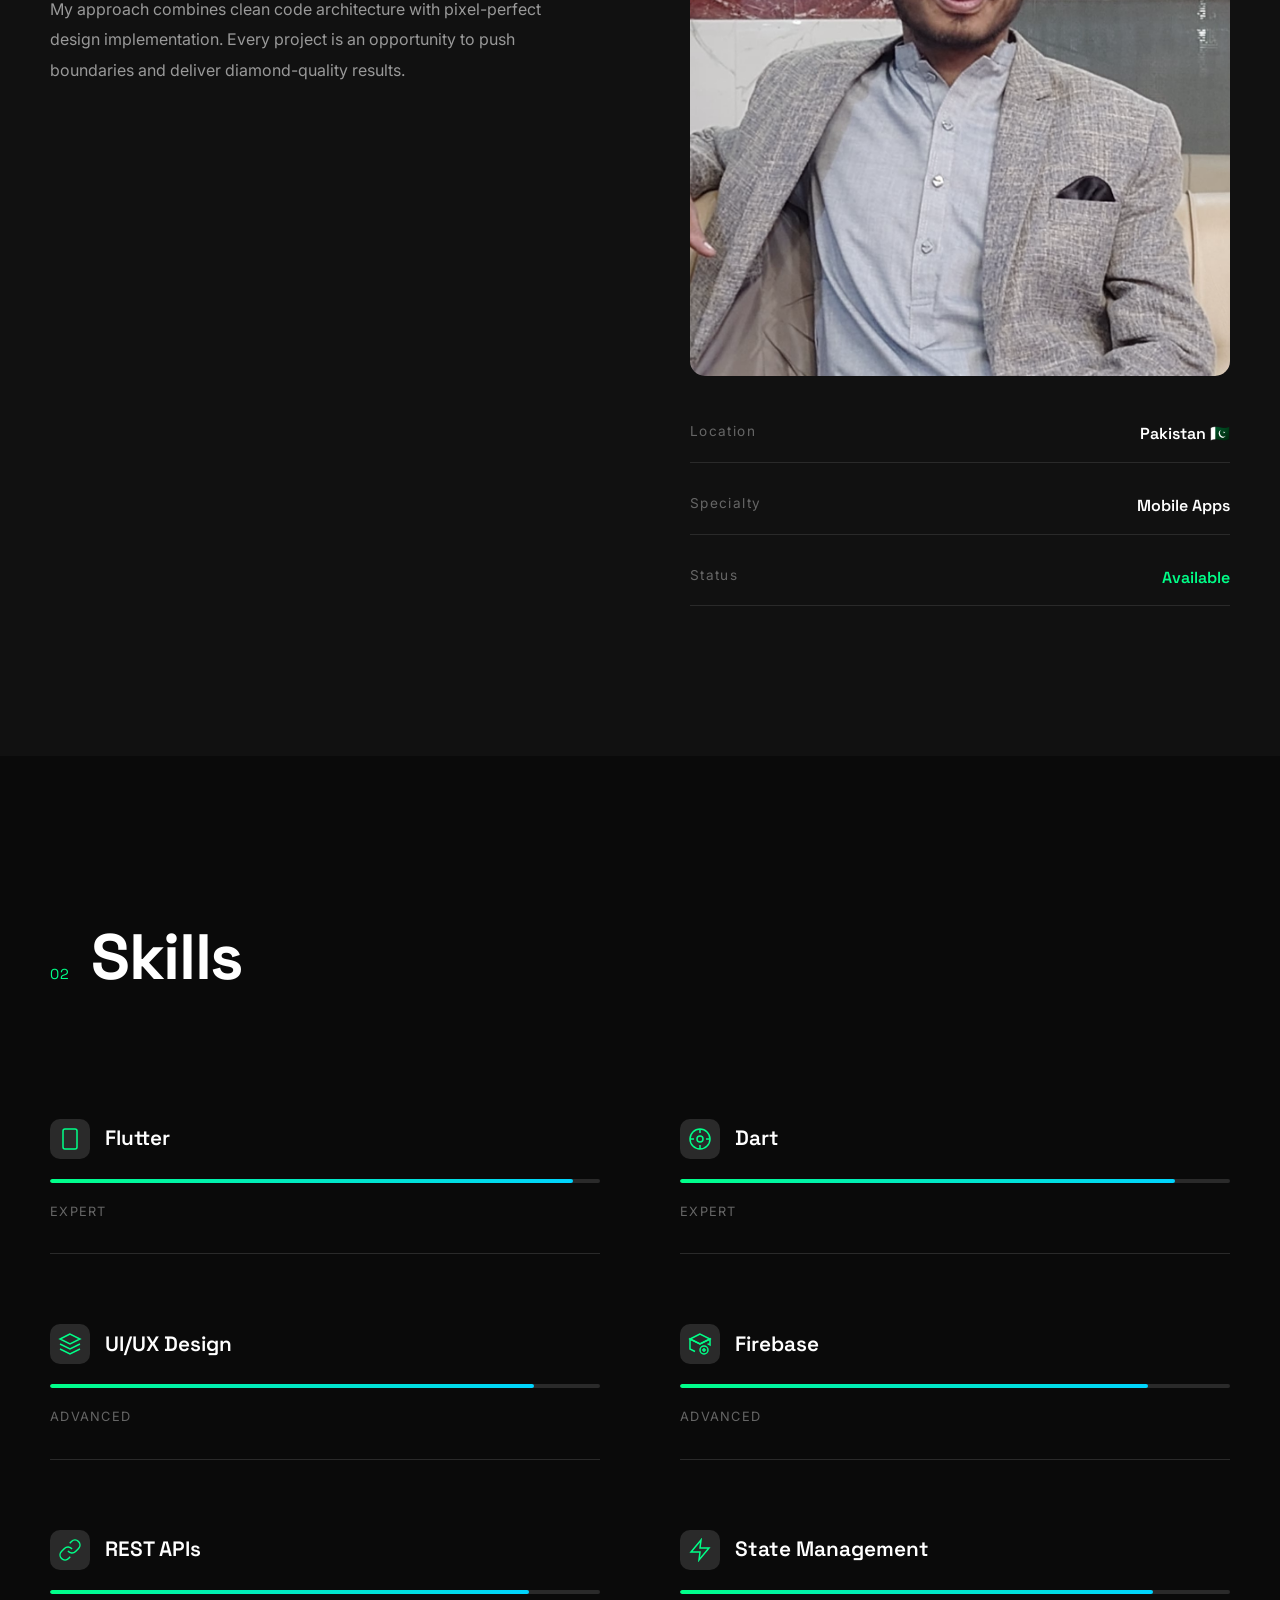
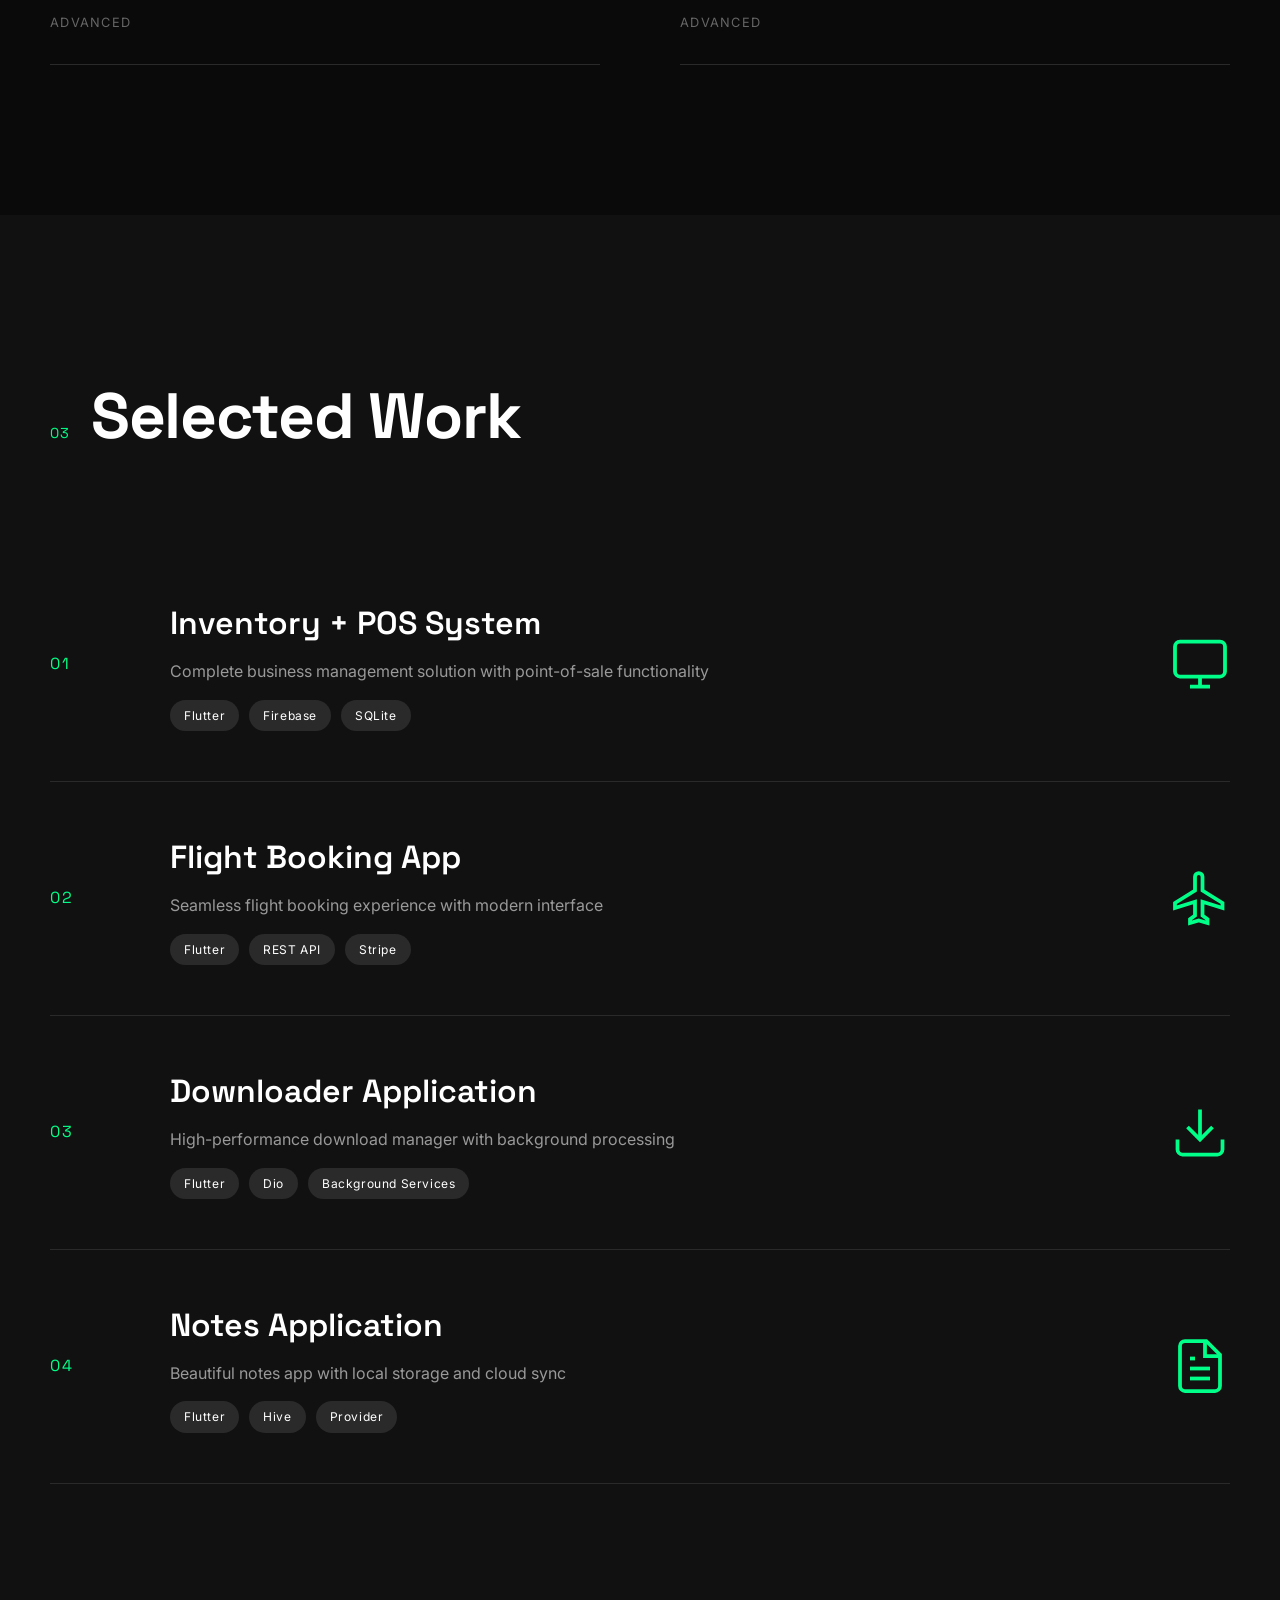
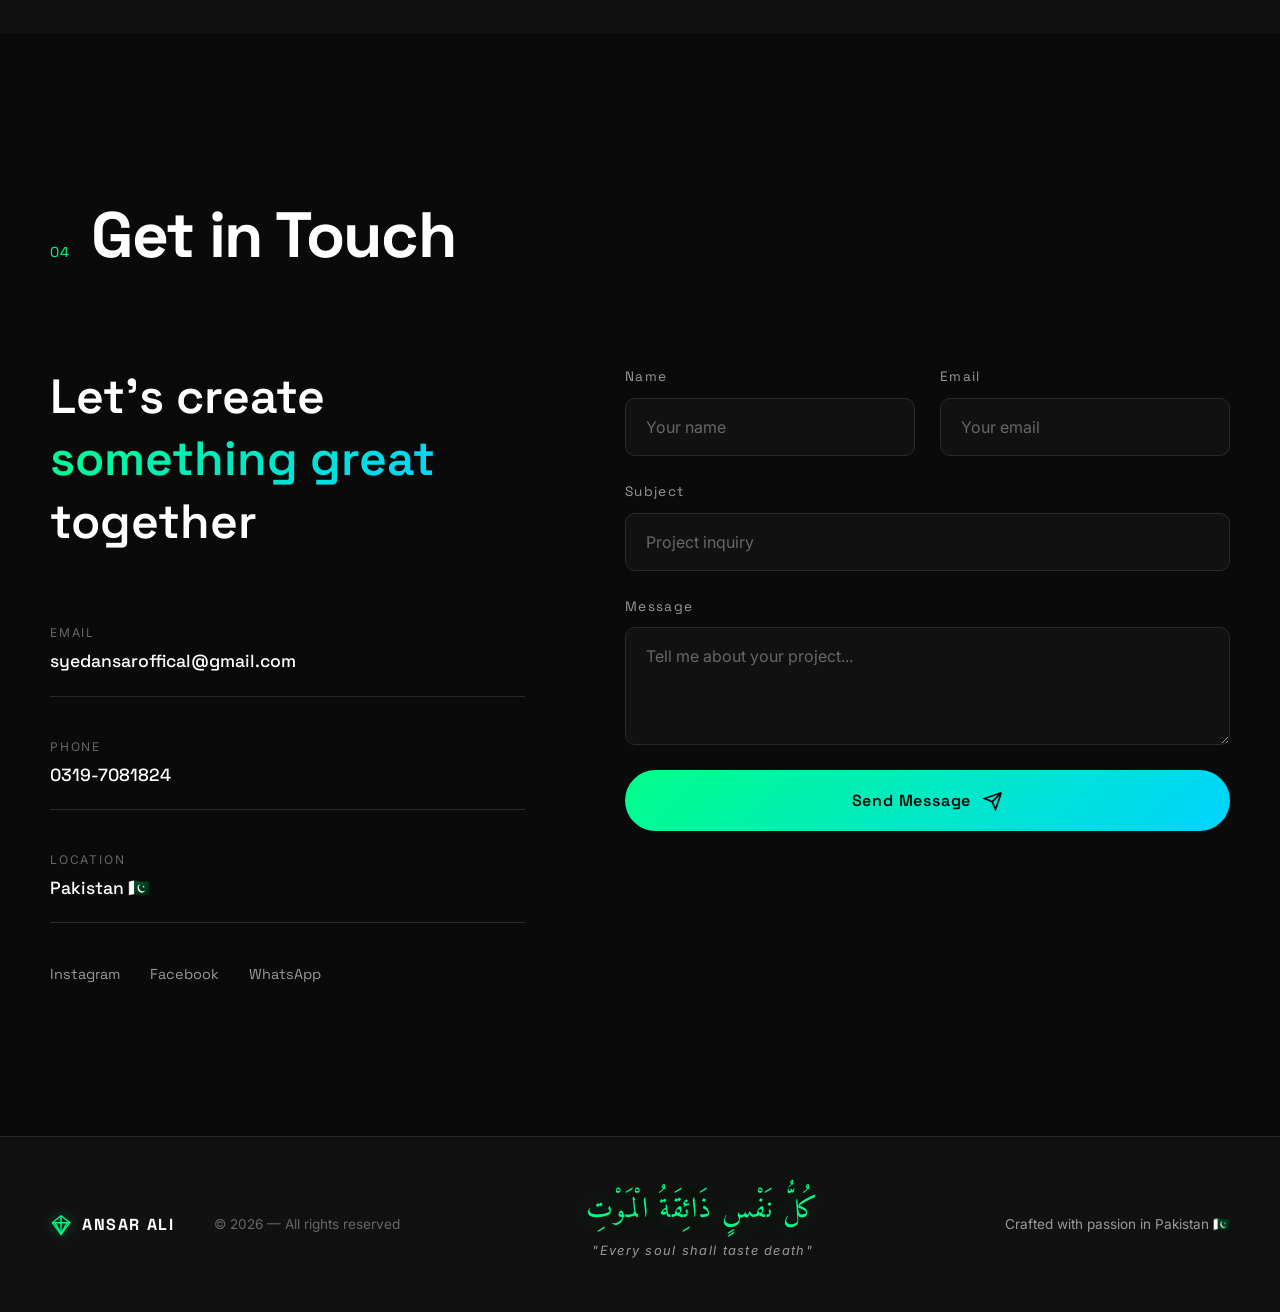
==== commit 75724b13: "Add files via upload" ====
--- a/index.html
+++ b/index.html
@@ -3,196 +3,176 @@
 <head>
     <meta charset="UTF-8">
     <meta name="viewport" content="width=device-width, initial-scale=1.0">
-    <meta name="description" content="Syed Ansar Ali - Professional Flutter Developer Portfolio">
-    <meta name="keywords" content="Flutter Developer, Mobile App Developer, Syed Ansar Ali">
-    <title>Syed Ansar Ali | Flutter Developer</title>
+    <meta name="description" content="Syed Ansar Ali - Flutter Developer">
+    <title>Ansar Ali — Flutter Developer</title>
     <link rel="icon" type="image/jpeg" href="icons.jpg">
     <link rel="stylesheet" href="styles.css">
     <link rel="preconnect" href="https://fonts.googleapis.com">
     <link rel="preconnect" href="https://fonts.gstatic.com" crossorigin>
-    <link href="https://fonts.googleapis.com/css2?family=Rajdhani:wght@400;500;600;700&family=Orbitron:wght@400;500;600;700;800;900&display=swap" rel="stylesheet">
+    <link href="https://fonts.googleapis.com/css2?family=Amiri:wght@400;700&family=Space+Grotesk:wght@300;400;500;600;700&family=Inter:wght@300;400;500;600;700&display=swap" rel="stylesheet">
 </head>
 <body>
-    <!-- Anime Particles Background -->
-    <div class="particles" id="particles"></div>
-    
-    <!-- Energy Aura Effect -->
-    <div class="energy-field"></div>
+    <!-- Cursor -->
+    <div class="cursor" id="cursor"></div>
+    <div class="cursor-follower" id="cursor-follower"></div>
+
+    <!-- Noise Overlay -->
+    <div class="noise"></div>
 
     <!-- Navigation -->
-    <nav class="navbar" id="navbar">
-        <div class="nav-container">
-            <a href="#home" class="logo">
-                <div class="logo-symbol">
-                    <span class="infinity">∞</span>
-                </div>
+    <nav class="nav">
+        <div class="nav-inner">
+            <a href="#hero" class="nav-logo">
+                <span class="logo-diamond">
+                    <svg viewBox="0 0 24 24" fill="none" stroke="currentColor" stroke-width="1.5">
+                        <path d="M2.5 9.5L12 2l9.5 7.5L12 22 2.5 9.5z"/>
+                        <path d="M2.5 9.5h19"/>
+                        <path d="M12 2v20"/>
+                        <path d="M5.5 9.5L12 22l6.5-12.5"/>
+                    </svg>
+                </span>
                 <span class="logo-text">ANSAR</span>
             </a>
-            <div class="nav-menu" id="nav-menu">
-                <a href="#home" class="nav-link active" data-text="HOME">HOME</a>
-                <a href="#about" class="nav-link" data-text="ABOUT">ABOUT</a>
-                <a href="#skills" class="nav-link" data-text="SKILLS">SKILLS</a>
-                <a href="#projects" class="nav-link" data-text="PROJECTS">PROJECTS</a>
-                <a href="#contact" class="nav-link" data-text="CONTACT">CONTACT</a>
-            </div>
-            <div class="hamburger" id="hamburger">
+            
+            <div class="nav-links" id="nav-links">
+                <a href="#about" class="nav-link" data-index="01">About</a>
+                <a href="#skills" class="nav-link" data-index="02">Skills</a>
+                <a href="#work" class="nav-link" data-index="03">Work</a>
+                <a href="#contact" class="nav-link" data-index="04">Contact</a>
+            </div>
+
+            <div class="nav-toggle" id="nav-toggle">
                 <span></span>
                 <span></span>
-                <span></span>
             </div>
         </div>
     </nav>
 
     <!-- Hero Section -->
-    <section class="hero" id="home">
-        <div class="hero-bg">
-            <div class="power-lines">
-                <div class="line line-1"></div>
-                <div class="line line-2"></div>
-                <div class="line line-3"></div>
-                <div class="line line-4"></div>
-                <div class="line line-5"></div>
-            </div>
-        </div>
-        
-        <div class="hero-content">
-            <div class="hero-text">
-                <div class="power-level">
-                    <span class="label">POWER LEVEL</span>
-                    <span class="value" id="powerLevel">9000+</span>
-                </div>
+    <section class="hero" id="hero">
+        <div class="hero-main">
+            <div class="hero-content">
+                <div class="hero-label">
+                    <span class="label-line"></span>
+                    <span>FLUTTER DEVELOPER</span>
+                    <span class="label-diamond">
+                        <svg viewBox="0 0 24 24" fill="none" stroke="currentColor" stroke-width="1.5">
+                            <path d="M2.5 9.5L12 2l9.5 7.5L12 22 2.5 9.5z"/>
+                            <path d="M2.5 9.5h19"/>
+                            <path d="M12 2v20"/>
+                            <path d="M5.5 9.5L12 22l6.5-12.5"/>
+                        </svg>
+                    </span>
+                </div>
+                
                 <h1 class="hero-title">
-                    <span class="title-line">SYED</span>
-                    <span class="title-line gradient-text">ANSAR ALI</span>
+                    <span class="title-line">
+                        <span class="word">MY</span><span class="word outline">SELF</span>
+                    </span>
+                    <span class="title-line typing-line">
+                        <span class="word typing-text" id="typing-text">CODER</span>
+                        <span class="typing-cursor">|</span>
+                    </span>
                 </h1>
-                <div class="role-container">
-                    <div class="role-badge">
-                        <span class="role-text">FLUTTER DEVELOPER</span>
-                        <div class="badge-glow"></div>
-                    </div>
-                </div>
-                <p class="hero-description">
-                    Unlimited Code Works. Crafting powerful mobile applications 
-                    that break through all limits. My domain expansion: Perfect UI/UX.
+
+                <p class="hero-desc">
+                    Crafting premium mobile experiences with Flutter.
+                    <br>Based in Pakistan 🇵🇰
                 </p>
-                <div class="hero-buttons">
-                    <a href="#projects" class="btn btn-primary">
-                        <span>VIEW PROJECTS</span>
-                        <div class="btn-energy"></div>
+
+                <div class="hero-cta">
+                    <a href="#work" class="btn-primary">
+                        <svg viewBox="0 0 24 24" fill="none" stroke="currentColor" stroke-width="2">
+                            <path d="M2 3h6a4 4 0 0 1 4 4v14a3 3 0 0 0-3-3H2z"/>
+                            <path d="M22 3h-6a4 4 0 0 0-4 4v14a3 3 0 0 1 3-3h7z"/>
+                        </svg>
+                        <span>View Work</span>
+                        <svg class="arrow-icon" viewBox="0 0 24 24" fill="none" stroke="currentColor" stroke-width="2">
+                            <path d="M7 17L17 7M17 7H7M17 7V17"/>
+                        </svg>
                     </a>
-                    <a href="#contact" class="btn btn-secondary">
-                        <span>CONTACT ME</span>
+                    <a href="#contact" class="btn-secondary">
+                        <svg viewBox="0 0 24 24" fill="none" stroke="currentColor" stroke-width="2">
+                            <path d="M21 15a2 2 0 0 1-2 2H7l-4 4V5a2 2 0 0 1 2-2h14a2 2 0 0 1 2 2z"/>
+                        </svg>
+                        <span>Get in Touch</span>
                     </a>
                 </div>
             </div>
-            
-            <div class="hero-visual">
-                <div class="profile-container">
-                    <!-- Aura Rings -->
-                    <div class="aura-ring aura-1"></div>
-                    <div class="aura-ring aura-2"></div>
-                    <div class="aura-ring aura-3"></div>
-                    
-                    <!-- Energy Particles -->
-                    <div class="energy-particles">
-                        <span></span><span></span><span></span>
-                        <span></span><span></span><span></span>
-                        <span></span><span></span><span></span>
-                        <span></span><span></span><span></span>
-                    </div>
-                    
-                    <!-- Profile Image -->
-                    <div class="profile-frame">
-                        <img src="icons.jpg" alt="Syed Ansar Ali" class="profile-img">
-                        <div class="frame-border"></div>
-                        <div class="scan-line"></div>
-                    </div>
-                    
-                    <!-- Infinity Symbol -->
-                    <div class="infinity-overlay">∞</div>
-                </div>
-            </div>
-        </div>
-        
+
+            <div class="hero-image">
+                <div class="image-wrapper">
+                    <img src="icons.jpg" alt="Syed Ansar Ali">
+                    <div class="image-overlay"></div>
+                </div>
+                <div class="image-border"></div>
+            </div>
+        </div>
+
+        <div class="hero-stats">
+            <div class="stat">
+                <span class="stat-number">02+</span>
+                <span class="stat-label">Years<br>Experience</span>
+            </div>
+            <div class="stat">
+                <span class="stat-number">10+</span>
+                <span class="stat-label">Projects<br>Completed</span>
+            </div>
+            <div class="stat">
+                <span class="stat-number">15+</span>
+                <span class="stat-label">Happy<br>Clients</span>
+            </div>
+        </div>
+
         <div class="scroll-indicator">
-            <div class="scroll-text">SCROLL</div>
+            <span>Scroll</span>
             <div class="scroll-line"></div>
         </div>
     </section>
 
     <!-- About Section -->
     <section class="about" id="about">
-        <div class="container">
-            <div class="section-header">
-                <div class="section-tag">
-                    <span class="tag-brackets">[</span>
-                    <span>ABOUT ME</span>
-                    <span class="tag-brackets">]</span>
-                </div>
-                <h2 class="section-title">THE DEVELOPER</h2>
-                <div class="title-underline"></div>
-            </div>
-            
-            <div class="about-content">
-                <div class="about-image">
-                    <div class="image-container">
-                        <div class="hex-frame">
-                            <img src="icons.jpg" alt="Syed Ansar Ali" class="about-img">
-                        </div>
-                        <div class="hex-glow"></div>
-                        <div class="data-points">
-                            <div class="data-point" style="--delay: 0s">
-                                <span class="point-label">EXP</span>
-                                <span class="point-value">2+ YRS</span>
-                            </div>
-                            <div class="data-point" style="--delay: 0.2s">
-                                <span class="point-label">RANK</span>
-                                <span class="point-value">SPECIAL</span>
-                            </div>
-                            <div class="data-point" style="--delay: 0.4s">
-                                <span class="point-label">STATUS</span>
-                                <span class="point-value">ACTIVE</span>
-                            </div>
-                        </div>
-                    </div>
-                </div>
-                
-                <div class="about-text">
-                    <div class="text-block">
-                        <p>
-                            Like Goku constantly pushing past limits and Gojo's infinite potential, 
-                            I approach every project with unstoppable determination. As a Flutter Developer, 
-                            I create mobile applications that are both powerful and beautiful.
-                        </p>
-                        <p>
-                            My technique: Clean code that flows like Ultra Instinct. My domain: 
-                            Cross-platform development where iOS and Android become my territory.
-                            Throughout the Heavens and Earth, I alone write the honored code.
-                        </p>
-                    </div>
-                    
-                    <div class="stats-grid">
-                        <div class="stat-card">
-                            <div class="stat-icon">⚡</div>
-                            <div class="stat-number">10+</div>
-                            <div class="stat-label">Projects</div>
-                        </div>
-                        <div class="stat-card">
-                            <div class="stat-icon">🎯</div>
-                            <div class="stat-number">15+</div>
-                            <div class="stat-label">Clients</div>
-                        </div>
-                        <div class="stat-card">
-                            <div class="stat-icon">∞</div>
-                            <div class="stat-number">100%</div>
-                            <div class="stat-label">Dedication</div>
-                        </div>
-                    </div>
-                    
-                    <a href="#contact" class="btn btn-primary">
-                        <span>LET'S COLLABORATE</span>
-                        <div class="btn-energy"></div>
-                    </a>
+        <div class="section-header">
+            <span class="section-number">01</span>
+            <h2 class="section-title">About</h2>
+        </div>
+
+        <div class="about-content">
+            <div class="about-text">
+                <p class="about-intro">
+                    I'm a <span class="highlight">Flutter Developer</span> passionate about 
+                    building beautiful, high-performance mobile applications.
+                </p>
+                <p class="about-body">
+                    Based in Pakistan, I specialize in creating cross-platform apps that 
+                    deliver exceptional user experiences. With expertise in Flutter, Dart, 
+                    and modern development practices, I transform ideas into polished 
+                    digital products.
+                </p>
+                <p class="about-body">
+                    My approach combines clean code architecture with pixel-perfect design 
+                    implementation. Every project is an opportunity to push boundaries and 
+                    deliver diamond-quality results.
+                </p>
+            </div>
+
+            <div class="about-image">
+                <div class="about-img-wrapper">
+                    <img src="icons.jpg" alt="Syed Ansar Ali">
+                </div>
+                <div class="about-details">
+                    <div class="detail">
+                        <span class="detail-label">Location</span>
+                        <span class="detail-value">Pakistan 🇵🇰</span>
+                    </div>
+                    <div class="detail">
+                        <span class="detail-label">Specialty</span>
+                        <span class="detail-value">Mobile Apps</span>
+                    </div>
+                    <div class="detail">
+                        <span class="detail-label">Status</span>
+                        <span class="detail-value available">Available</span>
+                    </div>
                 </div>
             </div>
         </div>
@@ -200,341 +180,265 @@
 
     <!-- Skills Section -->
     <section class="skills" id="skills">
-        <div class="container">
-            <div class="section-header">
-                <div class="section-tag">
-                    <span class="tag-brackets">[</span>
-                    <span>ABILITIES</span>
-                    <span class="tag-brackets">]</span>
-                </div>
-                <h2 class="section-title">CURSED TECHNIQUES</h2>
-                <div class="title-underline"></div>
-            </div>
-            
-            <div class="skills-grid">
-                <div class="skill-card" data-skill="flutter">
-                    <div class="skill-glow"></div>
-                    <div class="skill-icon">
-                        <svg viewBox="0 0 24 24" fill="currentColor">
-                            <path d="M14.314 0L2.3 12 6 15.7 21.684.013h-7.357zm.014 11.072L7.857 17.53l6.47 6.47H21.7l-6.46-6.468 6.46-6.46h-7.37z"/>
-                        </svg>
-                    </div>
-                    <h3 class="skill-name">FLUTTER</h3>
-                    <p class="skill-desc">Domain Expansion: Infinite Widget Works</p>
-                    <div class="skill-bar">
-                        <div class="skill-progress" data-progress="95">
-                            <div class="progress-glow"></div>
-                        </div>
-                    </div>
-                    <span class="skill-level">95%</span>
-                </div>
-                
-                <div class="skill-card" data-skill="dart">
-                    <div class="skill-glow"></div>
-                    <div class="skill-icon">
-                        <svg viewBox="0 0 24 24" fill="currentColor">
-                            <path d="M4.105 4.105S9.158 1.58 11.684.316a3.079 3.079 0 011.481-.315c.766.047 1.677.788 1.677.788L24 9.948v9.789h-4.263V24H9.789l-9-9C.303 14.522 0 13.745 0 13.002a3.16 3.16 0 01.315-1.365l3.79-7.532z"/>
-                        </svg>
-                    </div>
-                    <h3 class="skill-name">DART</h3>
-                    <p class="skill-desc">Cursed Energy: Type-Safe Power</p>
-                    <div class="skill-bar">
-                        <div class="skill-progress" data-progress="90">
-                            <div class="progress-glow"></div>
-                        </div>
-                    </div>
-                    <span class="skill-level">90%</span>
-                </div>
-                
-                <div class="skill-card" data-skill="ui">
-                    <div class="skill-glow"></div>
-                    <div class="skill-icon">
-                        <svg viewBox="0 0 24 24" fill="none" stroke="currentColor" stroke-width="2">
-                            <rect x="3" y="3" width="18" height="18" rx="2"/>
-                            <path d="M9 9h6M9 12h6M9 15h4"/>
-                        </svg>
-                    </div>
-                    <h3 class="skill-name">UI/UX</h3>
-                    <p class="skill-desc">Six Eyes: Perfect Design Vision</p>
-                    <div class="skill-bar">
-                        <div class="skill-progress" data-progress="88">
-                            <div class="progress-glow"></div>
-                        </div>
-                    </div>
-                    <span class="skill-level">88%</span>
-                </div>
-                
-                <div class="skill-card" data-skill="api">
-                    <div class="skill-glow"></div>
-                    <div class="skill-icon">
-                        <svg viewBox="0 0 24 24" fill="none" stroke="currentColor" stroke-width="2">
-                            <path d="M22 12h-4l-3 9L9 3l-3 9H2"/>
-                        </svg>
-                    </div>
-                    <h3 class="skill-name">REST API</h3>
-                    <p class="skill-desc">Instant Transmission: Data Transfer</p>
-                    <div class="skill-bar">
-                        <div class="skill-progress" data-progress="85">
-                            <div class="progress-glow"></div>
-                        </div>
-                    </div>
-                    <span class="skill-level">85%</span>
-                </div>
-                
-                <div class="skill-card" data-skill="state">
-                    <div class="skill-glow"></div>
-                    <div class="skill-icon">
-                        <svg viewBox="0 0 24 24" fill="none" stroke="currentColor" stroke-width="2">
+        <div class="section-header">
+            <span class="section-number">02</span>
+            <h2 class="section-title">Skills</h2>
+        </div>
+
+        <div class="skills-grid">
+            <div class="skill-item">
+                <div class="skill-header">
+                    <span class="skill-icon">
+                        <svg viewBox="0 0 24 24" fill="none" stroke="currentColor" stroke-width="1.5">
+                            <rect x="5" y="2" width="14" height="20" rx="2"/>
+                            <path d="M12 18h.01"/>
+                        </svg>
+                    </span>
+                    <span class="skill-name">Flutter</span>
+                </div>
+                <div class="skill-bar">
+                    <div class="skill-fill" style="--width: 95%"></div>
+                </div>
+                <span class="skill-level">Expert</span>
+            </div>
+
+            <div class="skill-item">
+                <div class="skill-header">
+                    <span class="skill-icon">
+                        <svg viewBox="0 0 24 24" fill="none" stroke="currentColor" stroke-width="1.5">
                             <circle cx="12" cy="12" r="10"/>
-                            <path d="M12 6v6l4 2"/>
-                        </svg>
-                    </div>
-                    <h3 class="skill-name">STATE MGMT</h3>
-                    <p class="skill-desc">Ultra Instinct: Automatic Response</p>
-                    <div class="skill-bar">
-                        <div class="skill-progress" data-progress="87">
-                            <div class="progress-glow"></div>
-                        </div>
-                    </div>
-                    <span class="skill-level">87%</span>
-                </div>
-                
-                <div class="skill-card" data-skill="firebase">
-                    <div class="skill-glow"></div>
-                    <div class="skill-icon">
-                        <svg viewBox="0 0 24 24" fill="currentColor">
-                            <path d="M3.89 15.672L6.255.461A.542.542 0 017.27.288l2.543 4.771zm16.794 3.692l-2.25-14a.54.54 0 00-.919-.295L3.316 19.365l7.856 4.427a1.621 1.621 0 001.588 0zM14.3 7.147l-1.82-3.482a.542.542 0 00-.96 0L3.53 17.984z"/>
-                        </svg>
-                    </div>
-                    <h3 class="skill-name">FIREBASE</h3>
-                    <p class="skill-desc">Infinity: Limitless Backend</p>
-                    <div class="skill-bar">
-                        <div class="skill-progress" data-progress="82">
-                            <div class="progress-glow"></div>
-                        </div>
-                    </div>
-                    <span class="skill-level">82%</span>
-                </div>
+                            <circle cx="12" cy="12" r="3"/>
+                            <path d="M12 2v4m0 12v4m10-10h-4M6 12H2"/>
+                        </svg>
+                    </span>
+                    <span class="skill-name">Dart</span>
+                </div>
+                <div class="skill-bar">
+                    <div class="skill-fill" style="--width: 90%"></div>
+                </div>
+                <span class="skill-level">Expert</span>
+            </div>
+
+            <div class="skill-item">
+                <div class="skill-header">
+                    <span class="skill-icon">
+                        <svg viewBox="0 0 24 24" fill="none" stroke="currentColor" stroke-width="1.5">
+                            <path d="M12 2L2 7l10 5 10-5-10-5z"/>
+                            <path d="M2 17l10 5 10-5"/>
+                            <path d="M2 12l10 5 10-5"/>
+                        </svg>
+                    </span>
+                    <span class="skill-name">UI/UX Design</span>
+                </div>
+                <div class="skill-bar">
+                    <div class="skill-fill" style="--width: 88%"></div>
+                </div>
+                <span class="skill-level">Advanced</span>
+            </div>
+
+            <div class="skill-item">
+                <div class="skill-header">
+                    <span class="skill-icon">
+                        <svg viewBox="0 0 24 24" fill="none" stroke="currentColor" stroke-width="1.5">
+                            <path d="M12 2L2 7l10 5 10-5-10-5z"/>
+                            <path d="M19.5 12c.93 0 1.78.28 2.5.76V7l-10 5-10-5v10l5 2.5"/>
+                            <circle cx="16" cy="18" r="4"/>
+                            <path d="M16 16v4"/>
+                            <path d="M14 18h4"/>
+                        </svg>
+                    </span>
+                    <span class="skill-name">Firebase</span>
+                </div>
+                <div class="skill-bar">
+                    <div class="skill-fill" style="--width: 85%"></div>
+                </div>
+                <span class="skill-level">Advanced</span>
+            </div>
+
+            <div class="skill-item">
+                <div class="skill-header">
+                    <span class="skill-icon">
+                        <svg viewBox="0 0 24 24" fill="none" stroke="currentColor" stroke-width="1.5">
+                            <path d="M10 13a5 5 0 0 0 7.54.54l3-3a5 5 0 0 0-7.07-7.07l-1.72 1.71"/>
+                            <path d="M14 11a5 5 0 0 0-7.54-.54l-3 3a5 5 0 0 0 7.07 7.07l1.71-1.71"/>
+                        </svg>
+                    </span>
+                    <span class="skill-name">REST APIs</span>
+                </div>
+                <div class="skill-bar">
+                    <div class="skill-fill" style="--width: 87%"></div>
+                </div>
+                <span class="skill-level">Advanced</span>
+            </div>
+
+            <div class="skill-item">
+                <div class="skill-header">
+                    <span class="skill-icon">
+                        <svg viewBox="0 0 24 24" fill="none" stroke="currentColor" stroke-width="1.5">
+                            <polygon points="13 2 3 14 12 14 11 22 21 10 12 10 13 2"/>
+                        </svg>
+                    </span>
+                    <span class="skill-name">State Management</span>
+                </div>
+                <div class="skill-bar">
+                    <div class="skill-fill" style="--width: 86%"></div>
+                </div>
+                <span class="skill-level">Advanced</span>
             </div>
         </div>
     </section>
 
-    <!-- Projects Section -->
-    <section class="projects" id="projects">
-        <div class="container">
-            <div class="section-header">
-                <div class="section-tag">
-                    <span class="tag-brackets">[</span>
-                    <span>PORTFOLIO</span>
-                    <span class="tag-brackets">]</span>
-                </div>
-                <h2 class="section-title">DOMAIN EXPANSION</h2>
-                <div class="title-underline"></div>
-            </div>
-            
-            <div class="projects-grid">
-                <div class="project-card">
-                    <div class="project-image">
-                        <div class="project-overlay">
-                            <span class="project-number">01</span>
-                        </div>
-                        <div class="project-icon">
-                            <svg viewBox="0 0 24 24" fill="none" stroke="currentColor" stroke-width="2">
-                                <rect x="2" y="3" width="20" height="14" rx="2"/>
-                                <path d="M8 21h8M12 17v4"/>
-                            </svg>
-                        </div>
-                    </div>
-                    <div class="project-content">
-                        <span class="project-category">BUSINESS SOLUTION</span>
-                        <h3 class="project-title">INVENTORY + POS SYSTEM</h3>
-                        <p class="project-desc">Complete inventory management with point-of-sale. Stock tracking, analytics, barcode scanning.</p>
-                        <div class="project-tech">
-                            <span>Flutter</span>
-                            <span>Firebase</span>
-                            <span>SQLite</span>
-                        </div>
-                    </div>
-                    <div class="project-glow"></div>
-                </div>
-                
-                <div class="project-card">
-                    <div class="project-image">
-                        <div class="project-overlay">
-                            <span class="project-number">02</span>
-                        </div>
-                        <div class="project-icon">
-                            <svg viewBox="0 0 24 24" fill="none" stroke="currentColor" stroke-width="2">
-                                <path d="M22 2L2 9l7 4 3 7 10-18z"/>
-                            </svg>
-                        </div>
-                    </div>
-                    <div class="project-content">
-                        <span class="project-category">TRAVEL & BOOKING</span>
-                        <h3 class="project-title">FLIGHT BOOKING APP</h3>
-                        <p class="project-desc">Real-time flight search, seat selection, payment integration, e-ticket generation.</p>
-                        <div class="project-tech">
-                            <span>Flutter</span>
-                            <span>REST API</span>
-                            <span>Stripe</span>
-                        </div>
-                    </div>
-                    <div class="project-glow"></div>
-                </div>
-                
-                <div class="project-card">
-                    <div class="project-image">
-                        <div class="project-overlay">
-                            <span class="project-number">03</span>
-                        </div>
-                        <div class="project-icon">
-                            <svg viewBox="0 0 24 24" fill="none" stroke="currentColor" stroke-width="2">
-                                <path d="M21 15v4a2 2 0 01-2 2H5a2 2 0 01-2-2v-4M7 10l5 5 5-5M12 15V3"/>
-                            </svg>
-                        </div>
-                    </div>
-                    <div class="project-content">
-                        <span class="project-category">UTILITY APP</span>
-                        <h3 class="project-title">DOWNLOADER APP</h3>
-                        <p class="project-desc">Multi-format support, background downloads, scheduling, download management.</p>
-                        <div class="project-tech">
-                            <span>Flutter</span>
-                            <span>Dio</span>
-                            <span>Background</span>
-                        </div>
-                    </div>
-                    <div class="project-glow"></div>
-                </div>
-                
-                <div class="project-card">
-                    <div class="project-image">
-                        <div class="project-overlay">
-                            <span class="project-number">04</span>
-                        </div>
-                        <div class="project-icon">
-                            <svg viewBox="0 0 24 24" fill="none" stroke="currentColor" stroke-width="2">
-                                <path d="M14 2H6a2 2 0 00-2 2v16a2 2 0 002 2h12a2 2 0 002-2V8z"/>
-                                <path d="M14 2v6h6M16 13H8M16 17H8M10 9H8"/>
-                            </svg>
-                        </div>
-                    </div>
-                    <div class="project-content">
-                        <span class="project-category">PRODUCTIVITY</span>
-                        <h3 class="project-title">NOTES APP</h3>
-                        <p class="project-desc">Rich text editing, folder organization, cloud sync, search, dark mode.</p>
-                        <div class="project-tech">
-                            <span>Flutter</span>
-                            <span>Hive</span>
-                            <span>Provider</span>
-                        </div>
-                    </div>
-                    <div class="project-glow"></div>
-                </div>
-            </div>
+    <!-- Work Section -->
+    <section class="work" id="work">
+        <div class="section-header">
+            <span class="section-number">03</span>
+            <h2 class="section-title">Selected Work</h2>
+        </div>
+
+        <div class="work-list">
+            <article class="work-item">
+                <div class="work-index">01</div>
+                <div class="work-info">
+                    <h3 class="work-title">Inventory + POS System</h3>
+                    <p class="work-desc">Complete business management solution with point-of-sale functionality</p>
+                    <div class="work-tags">
+                        <span>Flutter</span>
+                        <span>Firebase</span>
+                        <span>SQLite</span>
+                    </div>
+                </div>
+                <div class="work-icon">
+                    <svg viewBox="0 0 24 24" fill="none" stroke="currentColor" stroke-width="1.5">
+                        <rect x="2" y="3" width="20" height="14" rx="2"/>
+                        <path d="M8 21h8m-4-4v4"/>
+                    </svg>
+                </div>
+            </article>
+
+            <article class="work-item">
+                <div class="work-index">02</div>
+                <div class="work-info">
+                    <h3 class="work-title">Flight Booking App</h3>
+                    <p class="work-desc">Seamless flight booking experience with modern interface</p>
+                    <div class="work-tags">
+                        <span>Flutter</span>
+                        <span>REST API</span>
+                        <span>Stripe</span>
+                    </div>
+                </div>
+                <div class="work-icon">
+                    <svg viewBox="0 0 24 24" fill="none" stroke="currentColor" stroke-width="1.5">
+                        <path d="M21 16v-2l-8-5V3.5a1.5 1.5 0 0 0-3 0V9l-8 5v2l8-2.5V19l-2 1.5V22l3.5-1 3.5 1v-1.5L13 19v-5.5l8 2.5z"/>
+                    </svg>
+                </div>
+            </article>
+
+            <article class="work-item">
+                <div class="work-index">03</div>
+                <div class="work-info">
+                    <h3 class="work-title">Downloader Application</h3>
+                    <p class="work-desc">High-performance download manager with background processing</p>
+                    <div class="work-tags">
+                        <span>Flutter</span>
+                        <span>Dio</span>
+                        <span>Background Services</span>
+                    </div>
+                </div>
+                <div class="work-icon">
+                    <svg viewBox="0 0 24 24" fill="none" stroke="currentColor" stroke-width="1.5">
+                        <path d="M21 15v4a2 2 0 0 1-2 2H5a2 2 0 0 1-2-2v-4"/>
+                        <polyline points="7 10 12 15 17 10"/>
+                        <line x1="12" y1="15" x2="12" y2="3"/>
+                    </svg>
+                </div>
+            </article>
+
+            <article class="work-item">
+                <div class="work-index">04</div>
+                <div class="work-info">
+                    <h3 class="work-title">Notes Application</h3>
+                    <p class="work-desc">Beautiful notes app with local storage and cloud sync</p>
+                    <div class="work-tags">
+                        <span>Flutter</span>
+                        <span>Hive</span>
+                        <span>Provider</span>
+                    </div>
+                </div>
+                <div class="work-icon">
+                    <svg viewBox="0 0 24 24" fill="none" stroke="currentColor" stroke-width="1.5">
+                        <path d="M14.5 2H6a2 2 0 0 0-2 2v16a2 2 0 0 0 2 2h12a2 2 0 0 0 2-2V7.5L14.5 2z"/>
+                        <polyline points="14 2 14 8 20 8"/>
+                        <line x1="16" y1="13" x2="8" y2="13"/>
+                        <line x1="16" y1="17" x2="8" y2="17"/>
+                        <line x1="10" y1="9" x2="8" y2="9"/>
+                    </svg>
+                </div>
+            </article>
         </div>
     </section>
 
     <!-- Contact Section -->
     <section class="contact" id="contact">
-        <div class="container">
-            <div class="section-header">
-                <div class="section-tag">
-                    <span class="tag-brackets">[</span>
-                    <span>CONNECT</span>
-                    <span class="tag-brackets">]</span>
-                </div>
-                <h2 class="section-title">SUMMON ME</h2>
-                <div class="title-underline"></div>
-            </div>
-            
-            <div class="contact-wrapper">
-                <div class="contact-info">
-                    <h3 class="contact-heading">LET'S CREATE SOMETHING <span class="gradient-text">LEGENDARY</span></h3>
-                    <p class="contact-subtext">Ready to break your limits? Let's collaborate and build something that transcends expectations.</p>
-                    
-                    <div class="contact-details">
-                        <div class="contact-item">
-                            <div class="contact-icon">
-                                <svg viewBox="0 0 24 24" fill="none" stroke="currentColor" stroke-width="2">
-                                    <path d="M22 16.92v3a2 2 0 01-2.18 2 19.79 19.79 0 01-8.63-3.07 19.5 19.5 0 01-6-6 19.79 19.79 0 01-3.07-8.67A2 2 0 014.11 2h3a2 2 0 012 1.72c.127.96.361 1.903.7 2.81a2 2 0 01-.45 2.11L8.09 9.91a16 16 0 006 6l1.27-1.27a2 2 0 012.11-.45c.907.339 1.85.573 2.81.7A2 2 0 0122 16.92z"/>
-                                </svg>
-                            </div>
-                            <div class="contact-text">
-                                <span class="contact-label">PHONE</span>
-                                <a href="tel:03197081824">0319-7081824</a>
-                            </div>
+        <div class="section-header">
+            <span class="section-number">04</span>
+            <h2 class="section-title">Get in Touch</h2>
+        </div>
+
+        <div class="contact-content">
+            <div class="contact-left">
+                <h3 class="contact-cta">
+                    Let's create<br>
+                    <span class="gradient-text">something great</span><br>
+                    together
+                </h3>
+                
+                <div class="contact-links">
+                    <a href="mailto:syedansaroffical@gmail.com" class="contact-link">
+                        <span class="link-label">Email</span>
+                        <span class="link-value">syedansaroffical@gmail.com</span>
+                    </a>
+                    <a href="tel:03197081824" class="contact-link">
+                        <span class="link-label">Phone</span>
+                        <span class="link-value">0319-7081824</span>
+                    </a>
+                    <div class="contact-link">
+                        <span class="link-label">Location</span>
+                        <span class="link-value">Pakistan 🇵🇰</span>
+                    </div>
+                </div>
+
+                <div class="social-links">
+                    <a href="https://www.instagram.com/syedx_shah0/" target="_blank" class="social-link">Instagram</a>
+                    <a href="https://www.facebook.com/share/16vFjoQy7F/" target="_blank" class="social-link">Facebook</a>
+                    <a href="https://wa.link/9o5nlo" target="_blank" class="social-link">WhatsApp</a>
+                </div>
+            </div>
+
+            <div class="contact-right">
+                <form class="contact-form" id="contact-form">
+                    <div class="form-row">
+                        <div class="form-group">
+                            <label>Name</label>
+                            <input type="text" name="name" placeholder="Your name" required>
                         </div>
-                        
-                        <div class="contact-item">
-                            <div class="contact-icon">
-                                <svg viewBox="0 0 24 24" fill="none" stroke="currentColor" stroke-width="2">
-                                    <path d="M4 4h16c1.1 0 2 .9 2 2v12c0 1.1-.9 2-2 2H4c-1.1 0-2-.9-2-2V6c0-1.1.9-2 2-2z"/>
-                                    <path d="M22 6l-10 7L2 6"/>
-                                </svg>
-                            </div>
-                            <div class="contact-text">
-                                <span class="contact-label">EMAIL</span>
-                                <a href="mailto:syedansaroffical@gmail.com">syedansaroffical@gmail.com</a>
-                            </div>
+                        <div class="form-group">
+                            <label>Email</label>
+                            <input type="email" name="email" placeholder="Your email" required>
                         </div>
-                        
-                        <div class="contact-item">
-                            <div class="contact-icon">
-                                <svg viewBox="0 0 24 24" fill="none" stroke="currentColor" stroke-width="2">
-                                    <path d="M21 10c0 7-9 13-9 13s-9-6-9-13a9 9 0 0118 0z"/>
-                                    <circle cx="12" cy="10" r="3"/>
-                                </svg>
-                            </div>
-                            <div class="contact-text">
-                                <span class="contact-label">LOCATION</span>
-                                <span>Pakistan</span>
-                            </div>
-                        </div>
-                    </div>
-                    
-                    <div class="social-links">
-                        <a href="https://www.instagram.com/syedx_shah0/" target="_blank" class="social-link" aria-label="Instagram">
-                            <svg viewBox="0 0 24 24" fill="currentColor">
-                                <path d="M12 2.163c3.204 0 3.584.012 4.85.07 3.252.148 4.771 1.691 4.919 4.919.058 1.265.069 1.645.069 4.849 0 3.205-.012 3.584-.069 4.849-.149 3.225-1.664 4.771-4.919 4.919-1.266.058-1.644.07-4.85.07-3.204 0-3.584-.012-4.849-.07-3.26-.149-4.771-1.699-4.919-4.92-.058-1.265-.07-1.644-.07-4.849 0-3.204.013-3.583.07-4.849.149-3.227 1.664-4.771 4.919-4.919 1.266-.057 1.645-.069 4.849-.069zM12 0C8.741 0 8.333.014 7.053.072 2.695.272.273 2.69.073 7.052.014 8.333 0 8.741 0 12c0 3.259.014 3.668.072 4.948.2 4.358 2.618 6.78 6.98 6.98C8.333 23.986 8.741 24 12 24c3.259 0 3.668-.014 4.948-.072 4.354-.2 6.782-2.618 6.979-6.98.059-1.28.073-1.689.073-4.948 0-3.259-.014-3.667-.072-4.947-.196-4.354-2.617-6.78-6.979-6.98C15.668.014 15.259 0 12 0zm0 5.838a6.162 6.162 0 100 12.324 6.162 6.162 0 000-12.324zM12 16a4 4 0 110-8 4 4 0 010 8zm6.406-11.845a1.44 1.44 0 100 2.881 1.44 1.44 0 000-2.881z"/>
-                            </svg>
-                        </a>
-                        <a href="https://www.facebook.com/share/16vFjoQy7F/" target="_blank" class="social-link" aria-label="Facebook">
-                            <svg viewBox="0 0 24 24" fill="currentColor">
-                                <path d="M24 12.073c0-6.627-5.373-12-12-12s-12 5.373-12 12c0 5.99 4.388 10.954 10.125 11.854v-8.385H7.078v-3.47h3.047V9.43c0-3.007 1.792-4.669 4.533-4.669 1.312 0 2.686.235 2.686.235v2.953H15.83c-1.491 0-1.956.925-1.956 1.874v2.25h3.328l-.532 3.47h-2.796v8.385C19.612 23.027 24 18.062 24 12.073z"/>
-                            </svg>
-                        </a>
-                        <a href="https://wa.link/9o5nlo" target="_blank" class="social-link" aria-label="WhatsApp">
-                            <svg viewBox="0 0 24 24" fill="currentColor">
-                                <path d="M17.472 14.382c-.297-.149-1.758-.867-2.03-.967-.273-.099-.471-.148-.67.15-.197.297-.767.966-.94 1.164-.173.199-.347.223-.644.075-.297-.15-1.255-.463-2.39-1.475-.883-.788-1.48-1.761-1.653-2.059-.173-.297-.018-.458.13-.606.134-.133.298-.347.446-.52.149-.174.198-.298.298-.497.099-.198.05-.371-.025-.52-.075-.149-.669-1.612-.916-2.207-.242-.579-.487-.5-.669-.51-.173-.008-.371-.01-.57-.01-.198 0-.52.074-.792.372-.272.297-1.04 1.016-1.04 2.479 0 1.462 1.065 2.875 1.213 3.074.149.198 2.096 3.2 5.077 4.487.709.306 1.262.489 1.694.625.712.227 1.36.195 1.871.118.571-.085 1.758-.719 2.006-1.413.248-.694.248-1.289.173-1.413-.074-.124-.272-.198-.57-.347m-5.421 7.403h-.004a9.87 9.87 0 01-5.031-1.378l-.361-.214-3.741.982.998-3.648-.235-.374a9.86 9.86 0 01-1.51-5.26c.001-5.45 4.436-9.884 9.888-9.884 2.64 0 5.122 1.03 6.988 2.898a9.825 9.825 0 012.893 6.994c-.003 5.45-4.437 9.884-9.885 9.884m8.413-18.297A11.815 11.815 0 0012.05 0C5.495 0 .16 5.335.157 11.892c0 2.096.547 4.142 1.588 5.945L.057 24l6.305-1.654a11.882 11.882 0 005.683 1.448h.005c6.554 0 11.89-5.335 11.893-11.893a11.821 11.821 0 00-3.48-8.413z"/>
-                            </svg>
-                        </a>
-                    </div>
-                </div>
-                
-                <form class="contact-form" id="contact-form">
+                    </div>
                     <div class="form-group">
-                        <input type="text" id="name" name="name" required>
-                        <label for="name">YOUR NAME</label>
-                        <div class="input-line"></div>
+                        <label>Subject</label>
+                        <input type="text" name="subject" placeholder="Project inquiry" required>
                     </div>
                     <div class="form-group">
-                        <input type="email" id="email" name="email" required>
-                        <label for="email">YOUR EMAIL</label>
-                        <div class="input-line"></div>
-                    </div>
-                    <div class="form-group">
-                        <input type="text" id="subject" name="subject" required>
-                        <label for="subject">SUBJECT</label>
-                        <div class="input-line"></div>
-                    </div>
-                    <div class="form-group">
-                        <textarea id="message" name="message" rows="4" required></textarea>
-                        <label for="message">MESSAGE</label>
-                        <div class="input-line"></div>
-                    </div>
-                    <button type="submit" class="btn btn-primary btn-submit">
-                        <span>SEND MESSAGE</span>
-                        <div class="btn-energy"></div>
+                        <label>Message</label>
+                        <textarea name="message" rows="4" placeholder="Tell me about your project..." required></textarea>
+                    </div>
+                    <button type="submit" class="btn-submit">
+                        <span>Send Message</span>
+                        <svg viewBox="0 0 24 24" fill="none" stroke="currentColor" stroke-width="2">
+                            <path d="M22 2L11 13M22 2L15 22L11 13M22 2L2 9L11 13"/>
+                        </svg>
                     </button>
                 </form>
             </div>
@@ -543,24 +447,25 @@
 
     <!-- Footer -->
     <footer class="footer">
-        <div class="container">
-            <div class="footer-content">
-                <div class="footer-logo">
-                    <div class="logo-symbol">
-                        <span class="infinity">∞</span>
-                    </div>
-                    <span class="logo-text">SYED ANSAR ALI</span>
-                </div>
-                <p class="footer-text">Throughout Heaven and Earth, I Alone Code the Honored Apps</p>
-                <div class="footer-links">
-                    <a href="#home">HOME</a>
-                    <a href="#about">ABOUT</a>
-                    <a href="#projects">PROJECTS</a>
-                    <a href="#contact">CONTACT</a>
-                </div>
-            </div>
-            <div class="footer-bottom">
-                <p>&copy; 2026 SYED ANSAR ALI. ALL RIGHTS RESERVED.</p>
+        <div class="footer-inner">
+            <div class="footer-left">
+                <span class="footer-logo">
+                    <svg class="footer-diamond" viewBox="0 0 24 24" fill="none" stroke="currentColor" stroke-width="1.5">
+                        <path d="M2.5 9.5L12 2l9.5 7.5L12 22 2.5 9.5z"/>
+                        <path d="M2.5 9.5h19"/>
+                        <path d="M12 2v20"/>
+                        <path d="M5.5 9.5L12 22l6.5-12.5"/>
+                    </svg>
+                    ANSAR ALI
+                </span>
+                <span class="footer-copy">© 2026 — All rights reserved</span>
+            </div>
+            <div class="footer-center">
+                <span class="quran-verse">كُلُّ نَفْسٍ ذَائِقَةُ الْمَوْتِ</span>
+                <span class="verse-translation">"Every soul shall taste death"</span>
+            </div>
+            <div class="footer-right">
+                <span>Crafted with passion in Pakistan 🇵🇰</span>
             </div>
         </div>
     </footer>
--- a/styles.css
+++ b/styles.css
@@ -1,52 +1,33 @@
-/* ========================================
-   GOKU x GOJO ANIME THEME
-   Blue Energy + Orange Power + Infinity
-======================================== */
-
+/* ============================================
+   IGLOO.INC INSPIRED PORTFOLIO
+   Dark | Minimal | Premium | Animated
+   💎 Syed Ansar Ali
+   ============================================ */
+
+/* === Variables === */
 :root {
-    /* Goku Colors - Super Saiyan Blue + Orange Gi */
-    --goku-blue: #00d4ff;
-    --goku-blue-dark: #0099cc;
-    --goku-orange: #ff6b35;
-    --goku-orange-dark: #e85a2a;
-    --goku-yellow: #ffd700;
-    --goku-aura: rgba(0, 212, 255, 0.3);
-    
-    /* Gojo Colors - Infinity Purple + Six Eyes Blue */
-    --gojo-purple: #8b5cf6;
-    --gojo-blue: #60a5fa;
-    --gojo-infinity: #c084fc;
-    --gojo-domain: #1e1b4b;
-    
-    /* Combined Theme */
-    --primary: var(--goku-blue);
-    --secondary: var(--gojo-purple);
-    --accent: var(--goku-orange);
-    --energy: linear-gradient(135deg, var(--goku-blue) 0%, var(--gojo-purple) 50%, var(--goku-orange) 100%);
-    
-    /* Background */
-    --bg-dark: #050510;
-    --bg-darker: #020208;
-    --bg-card: rgba(15, 15, 35, 0.9);
-    --bg-card-hover: rgba(25, 25, 55, 0.95);
-    
-    /* Text */
-    --text-primary: #ffffff;
-    --text-secondary: #a0aec0;
-    --text-muted: #64748b;
-    
-    /* Effects */
-    --glow-blue: 0 0 30px rgba(0, 212, 255, 0.6);
-    --glow-purple: 0 0 30px rgba(139, 92, 246, 0.6);
-    --glow-orange: 0 0 30px rgba(255, 107, 53, 0.6);
-    
-    --transition: all 0.3s cubic-bezier(0.4, 0, 0.2, 1);
-}
-
-/* ========================================
-   Reset & Base
-======================================== */
-* {
+    --black: #0a0a0a;
+    --dark: #111111;
+    --dark-2: #1a1a1a;
+    --gray-dark: #2a2a2a;
+    --gray: #666666;
+    --gray-light: #999999;
+    --white: #ffffff;
+    --white-soft: #f5f5f5;
+    
+    --accent: #00ff88;
+    --accent-2: #00d4ff;
+    --gradient: linear-gradient(135deg, var(--accent), var(--accent-2));
+    
+    --font-display: 'Space Grotesk', sans-serif;
+    --font-body: 'Inter', sans-serif;
+    
+    --ease: cubic-bezier(0.16, 1, 0.3, 1);
+    --ease-out: cubic-bezier(0.33, 1, 0.68, 1);
+}
+
+/* === Reset === */
+*, *::before, *::after {
     margin: 0;
     padding: 0;
     box-sizing: border-box;
@@ -54,1733 +35,1377 @@
 
 html {
     scroll-behavior: smooth;
+    font-size: 16px;
 }
 
 body {
-    font-family: 'Rajdhani', sans-serif;
-    background: var(--bg-dark);
-    color: var(--text-primary);
+    font-family: var(--font-body);
+    background: var(--black);
+    color: var(--white);
     line-height: 1.6;
     overflow-x: hidden;
-}
-
-/* ========================================
-   Animated Background
-======================================== */
-.particles {
+    cursor: none;
+    -webkit-user-select: none;
+    -moz-user-select: none;
+    -ms-user-select: none;
+    user-select: none;
+    -webkit-touch-callout: none;
+    -webkit-tap-highlight-color: transparent;
+}
+
+input, textarea, button {
+    -webkit-user-select: text;
+    -moz-user-select: text;
+    -ms-user-select: text;
+    user-select: text;
+}
+
+/* Prevent text selection highlighting */
+*:not(input):not(textarea) {
+    -webkit-user-select: none;
+    -moz-user-select: none;
+    -ms-user-select: none;
+    user-select: none;
+}
+
+/* Prevent image save on mobile */
+img {
+    -webkit-user-drag: none;
+    -khtml-user-drag: none;
+    -moz-user-drag: none;
+    -o-user-drag: none;
+    user-drag: none;
+    pointer-events: none;
+}
+
+::selection {
+    background: var(--accent);
+    color: var(--black);
+}
+
+img {
+    max-width: 100%;
+    display: block;
+}
+
+a {
+    color: inherit;
+    text-decoration: none;
+}
+
+/* === Custom Cursor === */
+.cursor {
+    width: 8px;
+    height: 8px;
+    background: var(--accent);
+    border-radius: 50%;
+    position: fixed;
+    pointer-events: none;
+    z-index: 9999;
+    transform: translate(-50%, -50%);
+    transition: transform 0.1s ease, width 0.3s ease, height 0.3s ease;
+    mix-blend-mode: difference;
+}
+
+.cursor-follower {
+    width: 40px;
+    height: 40px;
+    border: 1px solid var(--accent);
+    border-radius: 50%;
+    position: fixed;
+    pointer-events: none;
+    z-index: 9998;
+    transform: translate(-50%, -50%);
+    transition: transform 0.15s ease, width 0.3s ease, height 0.3s ease, opacity 0.3s ease;
+    opacity: 0.5;
+}
+
+.cursor.hover {
+    width: 60px;
+    height: 60px;
+    background: transparent;
+    border: 1px solid var(--accent);
+    mix-blend-mode: normal;
+}
+
+.cursor-follower.hover {
+    width: 80px;
+    height: 80px;
+    opacity: 0.2;
+}
+
+/* === Noise Overlay === */
+.noise {
     position: fixed;
     top: 0;
     left: 0;
     width: 100%;
     height: 100%;
     pointer-events: none;
-    z-index: 0;
-    background: 
-        radial-gradient(ellipse at 20% 20%, rgba(0, 212, 255, 0.08) 0%, transparent 50%),
-        radial-gradient(ellipse at 80% 80%, rgba(139, 92, 246, 0.08) 0%, transparent 50%),
-        radial-gradient(ellipse at 50% 50%, rgba(255, 107, 53, 0.05) 0%, transparent 50%);
-}
-
-.energy-field {
+    z-index: 9000;
+    opacity: 0.03;
+    background-image: url("data:image/svg+xml,%3Csvg viewBox='0 0 200 200' xmlns='http://www.w3.org/2000/svg'%3E%3Cfilter id='noise'%3E%3CfeTurbulence type='fractalNoise' baseFrequency='0.65' numOctaves='3' stitchTiles='stitch'/%3E%3C/filter%3E%3Crect width='100%' height='100%' filter='url(%23noise)'/%3E%3C/svg%3E");
+}
+
+/* === Navigation === */
+.nav {
     position: fixed;
     top: 0;
     left: 0;
     width: 100%;
-    height: 100%;
-    pointer-events: none;
-    z-index: 0;
-    background-image: 
-        radial-gradient(2px 2px at 100px 50px, var(--goku-blue), transparent),
-        radial-gradient(2px 2px at 200px 150px, var(--gojo-purple), transparent),
-        radial-gradient(1px 1px at 300px 250px, var(--goku-orange), transparent),
-        radial-gradient(2px 2px at 400px 100px, var(--goku-blue), transparent),
-        radial-gradient(1px 1px at 500px 300px, var(--gojo-purple), transparent),
-        radial-gradient(2px 2px at 600px 200px, var(--goku-orange), transparent);
-    background-size: 700px 400px;
-    animation: energyFloat 20s linear infinite;
-    opacity: 0.5;
-}
-
-@keyframes energyFloat {
-    0% { transform: translateY(0) translateX(0); }
-    100% { transform: translateY(-400px) translateX(-100px); }
-}
-
-/* ========================================
-   Navigation
-======================================== */
-.navbar {
-    position: fixed;
-    top: 0;
+    padding: 25px 50px;
+    z-index: 1000;
+    transition: all 0.5s var(--ease);
+}
+
+.nav.scrolled {
+    padding: 15px 50px;
+    background: rgba(10, 10, 10, 0.9);
+    backdrop-filter: blur(20px);
+}
+
+.nav-inner {
+    display: flex;
+    justify-content: space-between;
+    align-items: center;
+    max-width: 1600px;
+    margin: 0 auto;
+}
+
+.nav-logo {
+    display: flex;
+    align-items: center;
+    gap: 12px;
+    font-family: var(--font-display);
+    font-size: 1.2rem;
+    font-weight: 700;
+    letter-spacing: 0.1em;
+}
+
+.logo-diamond {
+    display: flex;
+    align-items: center;
+    justify-content: center;
+    animation: diamondPulse 2s ease-in-out infinite;
+}
+
+.logo-diamond svg {
+    width: 28px;
+    height: 28px;
+    stroke: var(--accent);
+    filter: drop-shadow(0 0 8px rgba(0, 255, 136, 0.5));
+}
+
+@keyframes diamondPulse {
+    0%, 100% { transform: scale(1); }
+    50% { transform: scale(1.1); }
+}
+
+.nav-links {
+    display: flex;
+    gap: 50px;
+}
+
+.nav-link {
+    position: relative;
+    font-family: var(--font-display);
+    font-size: 0.85rem;
+    font-weight: 500;
+    letter-spacing: 0.05em;
+    color: var(--gray-light);
+    transition: color 0.3s ease;
+}
+
+.nav-link::before {
+    content: attr(data-index);
+    position: absolute;
+    top: -15px;
     left: 0;
-    right: 0;
-    z-index: 1000;
-    padding: 20px 0;
-    transition: var(--transition);
-}
-
-.navbar.scrolled {
-    background: rgba(5, 5, 16, 0.95);
-    backdrop-filter: blur(20px);
-    padding: 15px 0;
-    border-bottom: 1px solid rgba(0, 212, 255, 0.1);
-}
-
-.nav-container {
-    max-width: 1400px;
-    margin: 0 auto;
-    padding: 0 30px;
-    display: flex;
-    justify-content: space-between;
-    align-items: center;
-}
-
-.logo {
-    display: flex;
-    align-items: center;
-    gap: 15px;
-    text-decoration: none;
-    color: var(--text-primary);
-}
-
-.logo-symbol {
-    width: 50px;
-    height: 50px;
-    background: var(--energy);
-    border-radius: 50%;
-    display: flex;
-    align-items: center;
-    justify-content: center;
-    position: relative;
-    animation: logoPulse 3s ease-in-out infinite;
-}
-
-.logo-symbol::before {
-    content: '';
-    position: absolute;
-    inset: -3px;
-    border-radius: 50%;
-    background: var(--energy);
-    filter: blur(10px);
-    opacity: 0.5;
-    animation: logoGlow 2s ease-in-out infinite alternate;
-}
-
-@keyframes logoPulse {
-    0%, 100% { transform: scale(1); }
-    50% { transform: scale(1.05); }
-}
-
-@keyframes logoGlow {
-    0% { opacity: 0.3; }
-    100% { opacity: 0.7; }
-}
-
-.infinity {
-    font-size: 1.8rem;
-    font-weight: 700;
-    color: white;
-    position: relative;
-    z-index: 1;
-    text-shadow: 0 0 20px rgba(255, 255, 255, 0.8);
-}
-
-.logo-text {
-    font-family: 'Orbitron', sans-serif;
-    font-size: 1.4rem;
-    font-weight: 700;
-    letter-spacing: 3px;
-    background: var(--energy);
-    -webkit-background-clip: text;
-    -webkit-text-fill-color: transparent;
-    background-clip: text;
-}
-
-.nav-menu {
-    display: flex;
-    gap: 50px;
-}
-
-.nav-link {
-    font-family: 'Orbitron', sans-serif;
-    font-size: 0.85rem;
-    font-weight: 600;
-    letter-spacing: 2px;
-    color: var(--text-secondary);
-    text-decoration: none;
-    position: relative;
-    padding: 10px 0;
-    transition: var(--transition);
-}
-
-.nav-link::before {
-    content: '';
-    position: absolute;
-    bottom: 0;
-    left: 0;
-    width: 0;
-    height: 2px;
-    background: var(--energy);
-    transition: var(--transition);
-    box-shadow: var(--glow-blue);
-}
-
-.nav-link::after {
-    content: attr(data-text);
-    position: absolute;
-    top: 10px;
-    left: 0;
-    color: var(--goku-blue);
+    font-size: 0.6rem;
+    color: var(--accent);
     opacity: 0;
-    transform: translateY(-5px);
-    transition: var(--transition);
-    text-shadow: 0 0 20px var(--goku-blue);
-}
-
-.nav-link:hover,
-.nav-link.active {
-    color: var(--goku-blue);
-    text-shadow: 0 0 30px var(--goku-blue);
-}
-
-.nav-link:hover::before,
-.nav-link.active::before {
-    width: 100%;
-}
-
-.hamburger {
+    transform: translateY(5px);
+    transition: all 0.3s ease;
+}
+
+.nav-link:hover {
+    color: var(--white);
+}
+
+.nav-link:hover::before {
+    opacity: 1;
+    transform: translateY(0);
+}
+
+.nav-toggle {
     display: none;
     flex-direction: column;
     gap: 6px;
     cursor: pointer;
-    z-index: 1001;
-}
-
-.hamburger span {
-    width: 30px;
-    height: 3px;
-    background: var(--energy);
-    border-radius: 3px;
-    transition: var(--transition);
-    box-shadow: var(--glow-blue);
-}
-
-/* ========================================
-   Hero Section
-======================================== */
+    padding: 10px;
+}
+
+.nav-toggle span {
+    width: 25px;
+    height: 2px;
+    background: var(--white);
+    transition: all 0.3s ease;
+}
+
+/* === Hero Section === */
 .hero {
     min-height: 100vh;
     display: flex;
-    align-items: center;
+    flex-direction: column;
     justify-content: center;
+    padding: 150px 50px 120px;
     position: relative;
-    padding: 120px 30px;
-    overflow: hidden;
-}
-
-.hero-bg {
-    position: absolute;
-    inset: 0;
-    overflow: hidden;
-}
-
-.power-lines {
-    position: absolute;
-    inset: 0;
-}
-
-.line {
-    position: absolute;
-    background: linear-gradient(90deg, transparent, var(--goku-blue), transparent);
+    max-width: 1600px;
+    margin: 0 auto;
+}
+
+.hero-main {
+    display: flex;
+    align-items: center;
+    justify-content: space-between;
+    gap: 60px;
+    width: 100%;
+}
+
+.hero-content {
+    flex: 1;
+    max-width: 700px;
+}
+
+.hero-label {
+    display: flex;
+    align-items: center;
+    gap: 15px;
+    margin-bottom: 30px;
+    font-family: var(--font-display);
+    font-size: 0.85rem;
+    letter-spacing: 0.2em;
+    color: var(--gray-light);
+}
+
+.label-line {
+    width: 50px;
     height: 1px;
-    animation: powerLine 8s linear infinite;
-    opacity: 0.3;
-}
-
-.line-1 { top: 20%; width: 100%; animation-delay: 0s; }
-.line-2 { top: 40%; width: 100%; animation-delay: 1.5s; background: linear-gradient(90deg, transparent, var(--gojo-purple), transparent); }
-.line-3 { top: 60%; width: 100%; animation-delay: 3s; }
-.line-4 { top: 80%; width: 100%; animation-delay: 4.5s; background: linear-gradient(90deg, transparent, var(--goku-orange), transparent); }
-.line-5 { top: 90%; width: 100%; animation-delay: 6s; background: linear-gradient(90deg, transparent, var(--gojo-purple), transparent); }
-
-@keyframes powerLine {
-    0% { transform: translateX(-100%); opacity: 0; }
-    50% { opacity: 0.5; }
-    100% { transform: translateX(100%); opacity: 0; }
-}
-
-.hero-content {
-    max-width: 1400px;
-    width: 100%;
-    display: grid;
-    grid-template-columns: 1fr 1fr;
-    gap: 80px;
-    align-items: center;
-    position: relative;
-    z-index: 1;
-}
-
-.hero-text {
-    animation: fadeInLeft 1s ease-out;
-}
-
-@keyframes fadeInLeft {
-    from { opacity: 0; transform: translateX(-50px); }
-    to { opacity: 1; transform: translateX(0); }
-}
-
-.power-level {
-    display: inline-flex;
-    align-items: center;
-    gap: 15px;
-    background: rgba(0, 212, 255, 0.1);
-    border: 1px solid rgba(0, 212, 255, 0.3);
-    padding: 10px 25px;
-    border-radius: 50px;
+    background: var(--accent);
+}
+
+.label-diamond {
+    display: flex;
+    align-items: center;
+    animation: diamondPulse 2s ease-in-out infinite;
+}
+
+.label-diamond svg {
+    width: 18px;
+    height: 18px;
+    stroke: var(--accent);
+    filter: drop-shadow(0 0 6px rgba(0, 255, 136, 0.5));
+}
+
+.hero-title {
     margin-bottom: 30px;
-    animation: powerPulse 2s ease-in-out infinite;
-}
-
-@keyframes powerPulse {
-    0%, 100% { box-shadow: 0 0 20px rgba(0, 212, 255, 0.2); }
-    50% { box-shadow: 0 0 40px rgba(0, 212, 255, 0.4); }
-}
-
-.power-level .label {
-    font-family: 'Orbitron', sans-serif;
-    font-size: 0.75rem;
-    letter-spacing: 3px;
-    color: var(--text-muted);
-}
-
-.power-level .value {
-    font-family: 'Orbitron', sans-serif;
-    font-size: 1rem;
-    font-weight: 700;
-    color: var(--goku-orange);
-    text-shadow: 0 0 20px var(--goku-orange);
-    animation: valueFlicker 0.5s ease-in-out infinite alternate;
-}
-
-@keyframes valueFlicker {
-    0% { opacity: 0.8; }
-    100% { opacity: 1; }
-}
-
-.hero-title {
-    margin-bottom: 20px;
 }
 
 .title-line {
     display: block;
-    font-family: 'Orbitron', sans-serif;
-    font-weight: 800;
-    line-height: 1.1;
-}
-
-.title-line:first-child {
-    font-size: 3rem;
-    color: var(--text-secondary);
-    letter-spacing: 10px;
-}
-
-.title-line.gradient-text {
-    font-size: 4.5rem;
-    background: var(--energy);
-    background-size: 200% 200%;
+    overflow: hidden;
+}
+
+.word {
+    display: inline-block;
+    font-family: var(--font-display);
+    font-size: clamp(3rem, 10vw, 7rem);
+    font-weight: 700;
+    line-height: 1;
+    letter-spacing: -0.02em;
+    margin-right: 20px;
+    animation: wordReveal 1s var(--ease) forwards;
+    animation-delay: calc(var(--i, 0) * 0.1s);
+}
+
+.word.outline {
+    color: transparent;
+    -webkit-text-stroke: 2px var(--white);
+}
+
+@keyframes wordReveal {
+    from {
+        transform: translateY(100%);
+        opacity: 0;
+    }
+    to {
+        transform: translateY(0);
+        opacity: 1;
+    }
+}
+
+.hero-desc {
+    font-size: 1.1rem;
+    color: var(--gray-light);
+    max-width: 450px;
+    margin-bottom: 40px;
+    line-height: 1.8;
+}
+
+.hero-cta {
+    display: flex;
+    align-items: center;
+    gap: 20px;
+    flex-wrap: wrap;
+}
+
+.btn-primary {
+    display: inline-flex;
+    align-items: center;
+    gap: 10px;
+    padding: 16px 28px;
+    background: var(--white);
+    color: var(--black);
+    font-family: var(--font-display);
+    font-size: 0.9rem;
+    font-weight: 600;
+    letter-spacing: 0.05em;
+    border-radius: 50px;
+    transition: all 0.4s var(--ease);
+}
+
+.btn-primary svg {
+    width: 18px;
+    height: 18px;
+    transition: transform 0.3s ease;
+}
+
+.btn-primary svg.arrow-icon {
+    width: 16px;
+    height: 16px;
+}
+
+.btn-primary:hover {
+    background: var(--accent);
+    transform: translateY(-2px);
+    box-shadow: 0 20px 40px rgba(0, 255, 136, 0.2);
+}
+
+.btn-primary:hover svg.arrow-icon {
+    transform: translate(3px, -3px);
+}
+
+.btn-secondary {
+    display: inline-flex;
+    align-items: center;
+    gap: 10px;
+    padding: 16px 28px;
+    background: transparent;
+    color: var(--white);
+    font-family: var(--font-display);
+    font-size: 0.9rem;
+    font-weight: 600;
+    letter-spacing: 0.05em;
+    border-radius: 50px;
+    border: 1px solid var(--gray-dark);
+    transition: all 0.4s var(--ease);
+}
+
+.btn-secondary svg {
+    width: 18px;
+    height: 18px;
+    transition: transform 0.3s ease;
+}
+
+.btn-secondary:hover {
+    border-color: var(--accent);
+    color: var(--accent);
+    transform: translateY(-2px);
+    box-shadow: 0 15px 35px rgba(0, 255, 136, 0.1);
+}
+
+.btn-secondary:hover svg {
+    transform: scale(1.1);
+}
+
+/* Typing Animation */
+.typing-line {
+    display: flex;
+    align-items: center;
+    margin-top: 10px;
+    min-height: clamp(3.5rem, 10vw, 8rem);
+}
+
+.typing-text {
+    display: inline-block;
+    min-width: clamp(200px, 50vw, 550px);
+    background: var(--gradient);
     -webkit-background-clip: text;
     -webkit-text-fill-color: transparent;
     background-clip: text;
-    animation: gradientFlow 4s ease infinite;
-    filter: drop-shadow(0 0 30px rgba(0, 212, 255, 0.5));
-}
-
-@keyframes gradientFlow {
-    0%, 100% { background-position: 0% 50%; }
-    50% { background-position: 100% 50%; }
-}
-
-.gradient-text {
-    background: var(--energy);
-    background-size: 200% 200%;
-    -webkit-background-clip: text;
-    -webkit-text-fill-color: transparent;
-    background-clip: text;
-    animation: gradientFlow 4s ease infinite;
-}
-
-.role-container {
-    margin-bottom: 25px;
-}
-
-.role-badge {
+}
+
+.typing-cursor {
     display: inline-block;
+    font-weight: 300;
+    color: var(--accent);
+    animation: blink 1s infinite;
+    margin-left: 5px;
+    font-size: clamp(2rem, 8vw, 5rem);
+}
+
+@keyframes blink {
+    0%, 50% { opacity: 1; }
+    51%, 100% { opacity: 0; }
+}
+
+/* Hero Image */
+.hero-image {
     position: relative;
-    padding: 15px 35px;
-    background: transparent;
-    border: 2px solid var(--gojo-purple);
-    border-radius: 5px;
-    overflow: hidden;
-}
-
-.role-text {
-    font-family: 'Orbitron', sans-serif;
-    font-size: 1.1rem;
-    font-weight: 600;
-    letter-spacing: 5px;
-    color: var(--gojo-purple);
-    position: relative;
-    z-index: 1;
-    text-shadow: 0 0 20px var(--gojo-purple);
-}
-
-.badge-glow {
-    position: absolute;
-    top: 0;
-    left: -100%;
+    width: 400px;
+    min-width: 350px;
+    height: 500px;
+    flex-shrink: 0;
+}
+
+.image-wrapper {
     width: 100%;
     height: 100%;
-    background: linear-gradient(90deg, transparent, rgba(139, 92, 246, 0.3), transparent);
-    animation: badgeSweep 3s ease-in-out infinite;
-}
-
-@keyframes badgeSweep {
-    0% { left: -100%; }
-    50%, 100% { left: 100%; }
-}
-
-.hero-description {
-    font-size: 1.15rem;
-    color: var(--text-secondary);
-    margin-bottom: 40px;
-    max-width: 550px;
-    line-height: 1.8;
-}
-
-.hero-buttons {
-    display: flex;
-    gap: 25px;
-    flex-wrap: wrap;
-}
-
-/* Buttons */
-.btn {
-    display: inline-flex;
-    align-items: center;
-    justify-content: center;
-    gap: 10px;
-    padding: 16px 40px;
-    font-family: 'Orbitron', sans-serif;
-    font-size: 0.9rem;
-    font-weight: 600;
-    letter-spacing: 2px;
-    text-decoration: none;
-    border-radius: 5px;
+    overflow: hidden;
+    border-radius: 20px;
     position: relative;
-    overflow: hidden;
-    transition: var(--transition);
-    cursor: pointer;
-    border: none;
-}
-
-.btn-primary {
-    background: var(--energy);
-    background-size: 200% 200%;
-    color: white;
-    animation: gradientFlow 4s ease infinite;
-    box-shadow: 
-        0 5px 30px rgba(0, 212, 255, 0.3),
-        0 0 50px rgba(139, 92, 246, 0.2);
-}
-
-.btn-primary:hover {
-    transform: translateY(-3px) scale(1.02);
-    box-shadow: 
-        0 10px 40px rgba(0, 212, 255, 0.5),
-        0 0 80px rgba(139, 92, 246, 0.4);
-}
-
-.btn-energy {
-    position: absolute;
-    top: 0;
-    left: -100%;
-    width: 100%;
-    height: 100%;
-    background: linear-gradient(90deg, transparent, rgba(255, 255, 255, 0.4), transparent);
-    transition: 0.5s;
-}
-
-.btn-primary:hover .btn-energy {
-    left: 100%;
-}
-
-.btn-secondary {
-    background: transparent;
-    color: var(--goku-blue);
-    border: 2px solid var(--goku-blue);
-    box-shadow: 0 0 20px rgba(0, 212, 255, 0.2);
-}
-
-.btn-secondary:hover {
-    background: rgba(0, 212, 255, 0.1);
-    transform: translateY(-3px);
-    box-shadow: 0 0 40px rgba(0, 212, 255, 0.4);
-}
-
-/* Hero Visual - Profile with Aura */
-.hero-visual {
-    display: flex;
-    justify-content: center;
-    align-items: center;
-    animation: fadeInRight 1s ease-out 0.3s both;
-}
-
-@keyframes fadeInRight {
-    from { opacity: 0; transform: translateX(50px); }
-    to { opacity: 1; transform: translateX(0); }
-}
-
-.profile-container {
-    position: relative;
-    width: 400px;
-    height: 480px;
-    display: flex;
-    justify-content: center;
-    align-items: center;
-}
-
-/* Aura Rings */
-.aura-ring {
-    position: absolute;
-    border-radius: 50%;
-    border: 2px solid;
-    animation: auraExpand 3s ease-out infinite;
-}
-
-.aura-1 {
-    width: 320px;
-    height: 380px;
-    border-color: var(--goku-blue);
-    animation-delay: 0s;
-    box-shadow: 
-        0 0 30px var(--goku-blue),
-        inset 0 0 30px rgba(0, 212, 255, 0.1);
-}
-
-.aura-2 {
-    width: 360px;
-    height: 420px;
-    border-color: var(--gojo-purple);
-    animation-delay: 1s;
-    box-shadow: 
-        0 0 30px var(--gojo-purple),
-        inset 0 0 30px rgba(139, 92, 246, 0.1);
-}
-
-.aura-3 {
-    width: 400px;
-    height: 460px;
-    border-color: var(--goku-orange);
-    animation-delay: 2s;
-    box-shadow: 
-        0 0 30px var(--goku-orange),
-        inset 0 0 30px rgba(255, 107, 53, 0.1);
-}
-
-@keyframes auraExpand {
-    0% { transform: scale(0.9); opacity: 0; }
-    50% { opacity: 0.6; }
-    100% { transform: scale(1.2); opacity: 0; }
-}
-
-/* Energy Particles */
-.energy-particles {
-    position: absolute;
-    inset: 0;
-    pointer-events: none;
-}
-
-.energy-particles span {
-    position: absolute;
-    width: 8px;
-    height: 8px;
-    background: var(--goku-blue);
-    border-radius: 50%;
-    animation: particleFloat 4s ease-in-out infinite;
-    box-shadow: 0 0 15px var(--goku-blue);
-}
-
-.energy-particles span:nth-child(1) { left: 10%; top: 20%; animation-delay: 0s; }
-.energy-particles span:nth-child(2) { left: 20%; top: 60%; animation-delay: 0.3s; background: var(--gojo-purple); box-shadow: 0 0 15px var(--gojo-purple); }
-.energy-particles span:nth-child(3) { left: 80%; top: 30%; animation-delay: 0.6s; }
-.energy-particles span:nth-child(4) { left: 70%; top: 70%; animation-delay: 0.9s; background: var(--goku-orange); box-shadow: 0 0 15px var(--goku-orange); }
-.energy-particles span:nth-child(5) { left: 30%; top: 10%; animation-delay: 1.2s; background: var(--gojo-purple); box-shadow: 0 0 15px var(--gojo-purple); }
-.energy-particles span:nth-child(6) { left: 90%; top: 50%; animation-delay: 1.5s; }
-.energy-particles span:nth-child(7) { left: 5%; top: 80%; animation-delay: 1.8s; background: var(--goku-orange); box-shadow: 0 0 15px var(--goku-orange); }
-.energy-particles span:nth-child(8) { left: 60%; top: 5%; animation-delay: 2.1s; background: var(--gojo-purple); box-shadow: 0 0 15px var(--gojo-purple); }
-.energy-particles span:nth-child(9) { left: 40%; top: 90%; animation-delay: 2.4s; }
-.energy-particles span:nth-child(10) { left: 85%; top: 85%; animation-delay: 2.7s; background: var(--goku-orange); box-shadow: 0 0 15px var(--goku-orange); }
-.energy-particles span:nth-child(11) { left: 15%; top: 40%; animation-delay: 3s; background: var(--gojo-purple); box-shadow: 0 0 15px var(--gojo-purple); }
-.energy-particles span:nth-child(12) { left: 50%; top: 15%; animation-delay: 3.3s; }
-
-@keyframes particleFloat {
-    0%, 100% { transform: translateY(0) scale(1); opacity: 0.3; }
-    50% { transform: translateY(-30px) scale(1.5); opacity: 1; }
-}
-
-/* Profile Frame */
-.profile-frame {
-    position: relative;
-    width: 280px;
-    height: 340px;
-    border-radius: 10px;
-    overflow: hidden;
-    z-index: 2;
-}
-
-.profile-frame::before {
-    content: '';
-    position: absolute;
-    inset: -4px;
-    background: var(--energy);
-    background-size: 400% 400%;
-    border-radius: 14px;
-    z-index: -1;
-    animation: borderRotate 4s linear infinite;
-}
-
-@keyframes borderRotate {
-    0% { background-position: 0% 50%; }
-    100% { background-position: 400% 50%; }
-}
-
-.profile-img {
+}
+
+.image-wrapper img {
     width: 100%;
     height: 100%;
     object-fit: cover;
-    border-radius: 10px;
-    filter: contrast(1.1) saturate(1.1);
-}
-
-.frame-border {
-    position: absolute;
-    inset: 0;
-    border: 3px solid rgba(0, 212, 255, 0.5);
-    border-radius: 10px;
-    pointer-events: none;
-}
-
-.scan-line {
-    position: absolute;
-    top: 0;
-    left: 0;
-    width: 100%;
-    height: 3px;
-    background: linear-gradient(90deg, transparent, var(--goku-blue), transparent);
-    animation: scanDown 3s linear infinite;
-    box-shadow: 0 0 20px var(--goku-blue);
-}
-
-@keyframes scanDown {
-    0% { top: 0; }
-    100% { top: 100%; }
-}
-
-/* Infinity Overlay */
-.infinity-overlay {
-    position: absolute;
-    font-size: 8rem;
-    color: var(--gojo-purple);
-    opacity: 0.1;
-    z-index: 1;
-    animation: infinitySpin 10s linear infinite;
-    text-shadow: 0 0 50px var(--gojo-purple);
-}
-
-@keyframes infinitySpin {
-    0% { transform: rotate(0deg) scale(1); }
-    50% { transform: rotate(180deg) scale(1.2); }
-    100% { transform: rotate(360deg) scale(1); }
-}
-
-/* Scroll Indicator */
-.scroll-indicator {
-    position: absolute;
-    bottom: 40px;
-    left: 50%;
-    transform: translateX(-50%);
-    display: flex;
-    flex-direction: column;
-    align-items: center;
-    gap: 10px;
-}
-
-.scroll-text {
-    font-family: 'Orbitron', sans-serif;
-    font-size: 0.7rem;
-    letter-spacing: 4px;
-    color: var(--text-muted);
-}
-
-.scroll-line {
-    width: 1px;
-    height: 50px;
-    background: linear-gradient(to bottom, var(--goku-blue), transparent);
-    animation: scrollPulse 2s ease-in-out infinite;
-}
-
-@keyframes scrollPulse {
-    0%, 100% { height: 50px; opacity: 1; }
-    50% { height: 70px; opacity: 0.5; }
-}
-
-/* ========================================
-   Section Common Styles
-======================================== */
-.container {
-    max-width: 1400px;
-    margin: 0 auto;
-    padding: 0 30px;
-}
-
-.section-header {
-    text-align: center;
-    margin-bottom: 80px;
-}
-
-.section-tag {
-    display: inline-flex;
-    align-items: center;
-    gap: 10px;
-    font-family: 'Orbitron', sans-serif;
-    font-size: 0.85rem;
-    letter-spacing: 4px;
-    color: var(--gojo-purple);
-    margin-bottom: 20px;
-}
-
-.tag-brackets {
-    color: var(--goku-blue);
-    font-weight: 700;
-}
-
-.section-title {
-    font-family: 'Orbitron', sans-serif;
-    font-size: 3rem;
-    font-weight: 800;
-    letter-spacing: 5px;
-    background: var(--energy);
-    background-size: 200% 200%;
-    -webkit-background-clip: text;
-    -webkit-text-fill-color: transparent;
-    background-clip: text;
-    animation: gradientFlow 4s ease infinite;
-}
-
-.title-underline {
-    width: 100px;
-    height: 3px;
-    background: var(--energy);
-    margin: 20px auto 0;
-    border-radius: 3px;
-    box-shadow: var(--glow-blue);
-}
-
-/* ========================================
-   About Section
-======================================== */
-.about {
-    padding: 150px 0;
-    background: linear-gradient(180deg, var(--bg-darker) 0%, var(--bg-dark) 100%);
-    position: relative;
-}
-
-.about::before {
-    content: '';
-    position: absolute;
-    top: 0;
-    left: 0;
-    right: 0;
-    height: 1px;
-    background: linear-gradient(90deg, transparent, var(--goku-blue), var(--gojo-purple), var(--goku-orange), transparent);
-}
-
-.about-content {
-    display: grid;
-    grid-template-columns: 450px 1fr;
-    gap: 100px;
-    align-items: center;
-}
-
-.about-image {
-    position: relative;
-}
-
-.image-container {
-    position: relative;
-}
-
-.hex-frame {
-    width: 350px;
-    height: 400px;
-    position: relative;
-    overflow: hidden;
-    clip-path: polygon(50% 0%, 100% 25%, 100% 75%, 50% 100%, 0% 75%, 0% 25%);
-}
-
-.hex-frame::before {
-    content: '';
-    position: absolute;
-    inset: -5px;
-    background: var(--energy);
-    clip-path: polygon(50% 0%, 100% 25%, 100% 75%, 50% 100%, 0% 75%, 0% 25%);
-    z-index: -1;
-    animation: hexGlow 3s ease-in-out infinite alternate;
-}
-
-@keyframes hexGlow {
-    0% { filter: blur(5px); opacity: 0.5; }
-    100% { filter: blur(15px); opacity: 0.8; }
-}
-
-.about-img {
-    width: 100%;
-    height: 100%;
-    object-fit: cover;
-}
-
-.hex-glow {
-    position: absolute;
-    inset: -30px;
-    background: var(--energy);
-    clip-path: polygon(50% 0%, 100% 25%, 100% 75%, 50% 100%, 0% 75%, 0% 25%);
-    filter: blur(40px);
-    opacity: 0.3;
-    z-index: -1;
-    animation: glowPulse 4s ease-in-out infinite;
-}
-
-@keyframes glowPulse {
-    0%, 100% { opacity: 0.2; transform: scale(1); }
-    50% { opacity: 0.4; transform: scale(1.05); }
-}
-
-.data-points {
-    position: absolute;
-    top: 50%;
-    right: -120px;
-    transform: translateY(-50%);
-    display: flex;
-    flex-direction: column;
-    gap: 30px;
-}
-
-.data-point {
-    background: var(--bg-card);
-    border: 1px solid rgba(0, 212, 255, 0.3);
-    padding: 15px 25px;
-    border-radius: 5px;
-    animation: dataSlide 0.5s ease-out forwards;
-    animation-delay: var(--delay);
-    opacity: 0;
-    transform: translateX(-20px);
-}
-
-@keyframes dataSlide {
-    to { opacity: 1; transform: translateX(0); }
-}
-
-.point-label {
-    display: block;
-    font-family: 'Orbitron', sans-serif;
-    font-size: 0.7rem;
-    letter-spacing: 2px;
-    color: var(--text-muted);
-    margin-bottom: 5px;
-}
-
-.point-value {
-    font-family: 'Orbitron', sans-serif;
-    font-size: 1rem;
-    font-weight: 700;
-    color: var(--goku-blue);
-    text-shadow: 0 0 15px var(--goku-blue);
-}
-
-.about-text {
-    padding: 20px 0;
-}
-
-.text-block p {
-    font-size: 1.1rem;
-    color: var(--text-secondary);
-    margin-bottom: 20px;
-    line-height: 1.9;
-}
-
-.stats-grid {
-    display: grid;
-    grid-template-columns: repeat(3, 1fr);
-    gap: 25px;
-    margin: 50px 0;
-}
-
-.stat-card {
-    background: var(--bg-card);
-    border: 1px solid rgba(0, 212, 255, 0.2);
-    padding: 30px 20px;
-    border-radius: 10px;
-    text-align: center;
-    transition: var(--transition);
-    position: relative;
-    overflow: hidden;
-}
-
-.stat-card::before {
-    content: '';
-    position: absolute;
-    top: 0;
-    left: 0;
-    width: 100%;
-    height: 3px;
-    background: var(--energy);
-    transform: scaleX(0);
-    transition: var(--transition);
-}
-
-.stat-card:hover {
-    transform: translateY(-5px);
-    border-color: var(--goku-blue);
-    box-shadow: 0 10px 40px rgba(0, 212, 255, 0.2);
-}
-
-.stat-card:hover::before {
-    transform: scaleX(1);
-}
-
-.stat-icon {
-    font-size: 2rem;
-    margin-bottom: 10px;
-}
-
-.stat-number {
-    font-family: 'Orbitron', sans-serif;
-    font-size: 2rem;
-    font-weight: 800;
-    background: var(--energy);
-    -webkit-background-clip: text;
-    -webkit-text-fill-color: transparent;
-    background-clip: text;
-}
-
-.stat-label {
-    font-size: 0.9rem;
-    color: var(--text-muted);
-    letter-spacing: 1px;
-}
-
-/* ========================================
-   Skills Section
-======================================== */
-.skills {
-    padding: 150px 0;
-    background: var(--bg-dark);
-    position: relative;
-}
-
-.skills-grid {
-    display: grid;
-    grid-template-columns: repeat(3, 1fr);
-    gap: 30px;
-}
-
-.skill-card {
-    background: var(--bg-card);
-    border: 1px solid rgba(139, 92, 246, 0.2);
-    border-radius: 15px;
-    padding: 40px 30px;
-    position: relative;
-    overflow: hidden;
-    transition: var(--transition);
-}
-
-.skill-card::before {
-    content: '';
-    position: absolute;
-    top: -50%;
-    left: -50%;
-    width: 200%;
-    height: 200%;
-    background: conic-gradient(from 0deg, transparent, var(--goku-blue), transparent, var(--gojo-purple), transparent);
-    animation: skillRotate 6s linear infinite;
-    opacity: 0;
-    transition: var(--transition);
-}
-
-.skill-card::after {
-    content: '';
-    position: absolute;
-    inset: 2px;
-    background: var(--bg-card);
-    border-radius: 13px;
-    z-index: 0;
-}
-
-.skill-card:hover::before {
-    opacity: 0.3;
-}
-
-@keyframes skillRotate {
-    100% { transform: rotate(360deg); }
-}
-
-.skill-card:hover {
-    transform: translateY(-10px);
-    box-shadow: 
-        0 20px 50px rgba(0, 212, 255, 0.15),
-        0 0 30px rgba(139, 92, 246, 0.1);
-}
-
-.skill-glow {
+    filter: grayscale(20%);
+    transition: all 0.5s ease;
+}
+
+.image-wrapper:hover img {
+    filter: grayscale(0%);
+    transform: scale(1.05);
+}
+
+.image-overlay {
     position: absolute;
     top: 0;
     left: 0;
     width: 100%;
     height: 100%;
-    background: radial-gradient(circle at 50% 0%, rgba(0, 212, 255, 0.1), transparent 60%);
-    z-index: 1;
+    background: linear-gradient(180deg, transparent 50%, rgba(0,0,0,0.5) 100%);
+}
+
+.image-border {
+    position: absolute;
+    top: 20px;
+    left: 20px;
+    width: 100%;
+    height: 100%;
+    border: 1px solid var(--accent);
+    border-radius: 20px;
+    z-index: -1;
+}
+
+/* Hero Stats */
+.hero-stats {
+    display: flex;
+    justify-content: flex-start;
+    gap: 60px;
+    margin-top: 80px;
+    padding-top: 40px;
+    border-top: 1px solid var(--gray-dark);
+}
+
+.stat {
+    display: flex;
+    align-items: baseline;
+    gap: 15px;
+}
+
+.stat-number {
+    font-family: var(--font-display);
+    font-size: 3rem;
+    font-weight: 700;
+    color: var(--accent);
+}
+
+.stat-label {
+    font-size: 0.85rem;
+    color: var(--gray-light);
+    line-height: 1.4;
+}
+
+/* Scroll Indicator */
+.scroll-indicator {
+    position: absolute;
+    bottom: 50px;
+    right: 50px;
+    display: flex;
+    flex-direction: column;
+    align-items: center;
+    gap: 10px;
+    font-size: 0.75rem;
+    letter-spacing: 0.2em;
+    color: var(--gray-light);
+}
+
+.scroll-line {
+    width: 1px;
+    height: 60px;
+    background: linear-gradient(180deg, var(--accent), transparent);
+    animation: scrollLine 2s ease-in-out infinite;
+}
+
+@keyframes scrollLine {
+    0%, 100% { transform: scaleY(1); opacity: 1; }
+    50% { transform: scaleY(0.5); opacity: 0.5; }
+}
+
+/* === Section Styles === */
+section {
+    padding: 150px 50px;
+    max-width: 1600px;
+    margin: 0 auto;
+}
+
+.section-header {
+    display: flex;
+    align-items: baseline;
+    gap: 20px;
+    margin-bottom: 80px;
+}
+
+.section-number {
+    font-family: var(--font-display);
+    font-size: 0.9rem;
+    color: var(--accent);
+    letter-spacing: 0.1em;
+}
+
+.section-title {
+    font-family: var(--font-display);
+    font-size: clamp(2rem, 5vw, 4rem);
+    font-weight: 700;
+    letter-spacing: -0.02em;
+}
+
+/* === About Section === */
+.about {
+    background: var(--dark);
+}
+
+.about-content {
+    display: grid;
+    grid-template-columns: 1fr 1fr;
+    gap: 100px;
+    align-items: start;
+}
+
+.about-intro {
+    font-family: var(--font-display);
+    font-size: 1.8rem;
+    font-weight: 500;
+    line-height: 1.4;
+    margin-bottom: 30px;
+}
+
+.highlight {
+    color: var(--accent);
+}
+
+.about-body {
+    font-size: 1rem;
+    color: var(--gray-light);
+    line-height: 1.9;
+    margin-bottom: 20px;
+}
+
+.about-img-wrapper {
+    width: 100%;
+    aspect-ratio: 4/5;
+    overflow: hidden;
+    border-radius: 15px;
+    margin-bottom: 30px;
+}
+
+.about-img-wrapper img {
+    width: 100%;
+    height: 100%;
+    object-fit: cover;
+    filter: grayscale(30%);
+    transition: all 0.5s ease;
+}
+
+.about-img-wrapper:hover img {
+    filter: grayscale(0%);
+    transform: scale(1.03);
+}
+
+.about-details {
+    display: flex;
+    flex-direction: column;
+    gap: 15px;
+}
+
+.detail {
+    display: flex;
+    justify-content: space-between;
+    padding: 15px 0;
+    border-bottom: 1px solid var(--gray-dark);
+}
+
+.detail-label {
+    font-size: 0.85rem;
+    color: var(--gray);
+    letter-spacing: 0.1em;
+}
+
+.detail-value {
+    font-family: var(--font-display);
+    font-weight: 600;
+}
+
+.detail-value.available {
+    color: var(--accent);
+}
+
+/* === Skills Section === */
+.skills-grid {
+    display: grid;
+    grid-template-columns: repeat(2, 1fr);
+    gap: 40px 80px;
+}
+
+.skill-item {
+    padding: 30px 0;
+    border-bottom: 1px solid var(--gray-dark);
+}
+
+.skill-header {
+    display: flex;
+    align-items: center;
+    gap: 15px;
+    margin-bottom: 20px;
 }
 
 .skill-icon {
-    width: 70px;
-    height: 70px;
-    background: linear-gradient(135deg, var(--goku-blue), var(--gojo-purple));
-    border-radius: 15px;
+    width: 40px;
+    height: 40px;
     display: flex;
     align-items: center;
     justify-content: center;
-    margin-bottom: 25px;
+    background: var(--gray-dark);
+    border-radius: 10px;
+    padding: 8px;
+}
+
+.skill-icon svg {
+    width: 24px;
+    height: 24px;
+    stroke: var(--accent);
+}
+
+.skill-name {
+    font-family: var(--font-display);
+    font-size: 1.3rem;
+    font-weight: 600;
+}
+
+.skill-bar {
+    height: 4px;
+    background: var(--gray-dark);
+    border-radius: 2px;
+    overflow: hidden;
+    margin-bottom: 15px;
+}
+
+.skill-fill {
+    height: 100%;
+    width: 0;
+    background: var(--gradient);
+    border-radius: 2px;
+    transition: width 1.5s var(--ease);
+}
+
+.skill-fill.animate {
+    width: var(--width);
+}
+
+.skill-level {
+    font-size: 0.8rem;
+    color: var(--gray);
+    letter-spacing: 0.1em;
+    text-transform: uppercase;
+}
+
+/* === Work Section === */
+.work {
+    background: var(--dark);
+}
+
+.work-list {
+    display: flex;
+    flex-direction: column;
+}
+
+.work-item {
+    display: grid;
+    grid-template-columns: 80px 1fr 80px;
+    gap: 40px;
+    align-items: center;
+    padding: 50px 0;
+    border-bottom: 1px solid var(--gray-dark);
+    transition: all 0.4s ease;
+    cursor: pointer;
+}
+
+.work-item:hover {
+    padding-left: 30px;
+    background: var(--dark-2);
+}
+
+.work-index {
+    font-family: var(--font-display);
+    font-size: 1rem;
+    color: var(--accent);
+    letter-spacing: 0.1em;
+}
+
+.work-title {
+    font-family: var(--font-display);
+    font-size: 2rem;
+    font-weight: 600;
+    margin-bottom: 10px;
+    transition: color 0.3s ease;
+}
+
+.work-item:hover .work-title {
+    color: var(--accent);
+}
+
+.work-desc {
+    font-size: 1rem;
+    color: var(--gray-light);
+    margin-bottom: 15px;
+}
+
+.work-tags {
+    display: flex;
+    gap: 10px;
+    flex-wrap: wrap;
+}
+
+.work-tags span {
+    padding: 6px 14px;
+    background: var(--gray-dark);
+    font-size: 0.75rem;
+    letter-spacing: 0.05em;
+    border-radius: 20px;
+}
+
+.work-icon {
+    width: 60px;
+    height: 60px;
+    justify-self: end;
+    transition: transform 0.4s ease;
+    display: flex;
+    align-items: center;
+    justify-content: center;
+}
+
+.work-icon svg {
+    width: 100%;
+    height: 100%;
+    stroke: var(--accent);
+    transition: stroke 0.3s ease;
+}
+
+.work-item:hover .work-icon svg {
+    stroke: var(--white);
+}
+
+.work-item:hover .work-icon {
+    transform: scale(1.2) rotate(5deg);
+}
+
+/* === Contact Section === */
+.contact-content {
+    display: grid;
+    grid-template-columns: 1fr 1fr;
+    gap: 100px;
+}
+
+.contact-cta {
+    font-family: var(--font-display);
+    font-size: clamp(2rem, 4vw, 3rem);
+    font-weight: 600;
+    line-height: 1.3;
+    margin-bottom: 50px;
+}
+
+.gradient-text {
+    background: var(--gradient);
+    -webkit-background-clip: text;
+    -webkit-text-fill-color: transparent;
+    background-clip: text;
+}
+
+.contact-links {
+    display: flex;
+    flex-direction: column;
+    gap: 20px;
+    margin-bottom: 40px;
+}
+
+.contact-link {
+    display: flex;
+    flex-direction: column;
+    gap: 5px;
+    padding: 20px 0;
+    border-bottom: 1px solid var(--gray-dark);
+    transition: all 0.3s ease;
+}
+
+.contact-link:hover {
+    padding-left: 20px;
+    border-color: var(--accent);
+}
+
+.link-label {
+    font-size: 0.75rem;
+    color: var(--gray);
+    letter-spacing: 0.15em;
+    text-transform: uppercase;
+}
+
+.link-value {
+    font-family: var(--font-display);
+    font-size: 1.1rem;
+    font-weight: 500;
+}
+
+.social-links {
+    display: flex;
+    gap: 30px;
+}
+
+.social-link {
+    font-family: var(--font-display);
+    font-size: 0.9rem;
+    color: var(--gray-light);
     position: relative;
-    z-index: 2;
-    box-shadow: 0 10px 30px rgba(0, 212, 255, 0.3);
-}
-
-.skill-icon svg {
-    width: 35px;
-    height: 35px;
-    color: white;
-}
-
-.skill-name {
-    font-family: 'Orbitron', sans-serif;
-    font-size: 1.2rem;
-    font-weight: 700;
-    letter-spacing: 2px;
-    color: var(--text-primary);
-    margin-bottom: 10px;
-    position: relative;
-    z-index: 2;
-}
-
-.skill-desc {
-    font-size: 0.9rem;
-    color: var(--text-muted);
-    margin-bottom: 25px;
-    position: relative;
-    z-index: 2;
-}
-
-.skill-bar {
-    height: 8px;
-    background: rgba(0, 212, 255, 0.1);
-    border-radius: 4px;
-    overflow: hidden;
-    position: relative;
-    z-index: 2;
-    margin-bottom: 10px;
-}
-
-.skill-progress {
-    height: 100%;
-    background: var(--energy);
-    background-size: 200% 200%;
-    border-radius: 4px;
+}
+
+.social-link::after {
+    content: '';
+    position: absolute;
+    bottom: -5px;
+    left: 0;
     width: 0;
-    transition: width 1.5s ease-out;
-    position: relative;
-    animation: gradientFlow 3s ease infinite;
-}
-
-.progress-glow {
-    position: absolute;
-    right: 0;
-    top: 50%;
-    transform: translateY(-50%);
+    height: 1px;
+    background: var(--accent);
+    transition: width 0.3s ease;
+}
+
+.social-link:hover {
+    color: var(--white);
+}
+
+.social-link:hover::after {
+    width: 100%;
+}
+
+/* Contact Form */
+.contact-form {
+    display: flex;
+    flex-direction: column;
+    gap: 25px;
+}
+
+.form-row {
+    display: grid;
+    grid-template-columns: 1fr 1fr;
+    gap: 25px;
+}
+
+.form-group {
+    display: flex;
+    flex-direction: column;
+    gap: 10px;
+}
+
+.form-group label {
+    font-family: var(--font-display);
+    font-size: 0.85rem;
+    letter-spacing: 0.1em;
+    color: var(--gray-light);
+}
+
+.form-group input,
+.form-group textarea {
+    padding: 18px 20px;
+    background: var(--dark);
+    border: 1px solid var(--gray-dark);
+    border-radius: 10px;
+    color: var(--white);
+    font-family: var(--font-body);
+    font-size: 1rem;
+    transition: all 0.3s ease;
+}
+
+.form-group input:focus,
+.form-group textarea:focus {
+    outline: none;
+    border-color: var(--accent);
+    box-shadow: 0 0 0 3px rgba(0, 255, 136, 0.1);
+}
+
+.form-group input::placeholder,
+.form-group textarea::placeholder {
+    color: var(--gray);
+}
+
+.btn-submit {
+    display: inline-flex;
+    align-items: center;
+    justify-content: center;
+    gap: 12px;
+    padding: 20px 40px;
+    background: var(--gradient);
+    color: var(--black);
+    font-family: var(--font-display);
+    font-size: 1rem;
+    font-weight: 600;
+    letter-spacing: 0.05em;
+    border: none;
+    border-radius: 50px;
+    cursor: pointer;
+    transition: all 0.4s var(--ease);
+}
+
+.btn-submit svg {
     width: 20px;
     height: 20px;
-    background: var(--goku-blue);
-    border-radius: 50%;
-    filter: blur(8px);
-    animation: progressPulse 1s ease-in-out infinite;
-}
-
-@keyframes progressPulse {
-    0%, 100% { opacity: 0.5; }
-    50% { opacity: 1; }
-}
-
-.skill-level {
-    font-family: 'Orbitron', sans-serif;
+}
+
+.btn-submit:hover {
+    transform: translateY(-3px);
+    box-shadow: 0 20px 50px rgba(0, 255, 136, 0.3);
+}
+
+/* === Footer === */
+.footer {
+    padding: 50px 50px;
+    border-top: 1px solid var(--gray-dark);
+    background: var(--dark);
+}
+
+.footer-inner {
+    max-width: 1600px;
+    margin: 0 auto;
+    display: flex;
+    justify-content: space-between;
+    align-items: center;
+    flex-wrap: wrap;
+    gap: 30px;
+}
+
+.footer-left {
+    display: flex;
+    align-items: center;
+    gap: 40px;
+}
+
+.footer-logo {
+    display: flex;
+    align-items: center;
+    gap: 10px;
+    font-family: var(--font-display);
+    font-size: 1rem;
+    font-weight: 700;
+    letter-spacing: 0.1em;
+}
+
+.footer-diamond {
+    width: 22px;
+    height: 22px;
+    stroke: var(--accent);
+    filter: drop-shadow(0 0 6px rgba(0, 255, 136, 0.4));
+}
+
+.footer-copy {
     font-size: 0.85rem;
-    font-weight: 700;
-    color: var(--goku-blue);
-    position: relative;
-    z-index: 2;
-    text-shadow: 0 0 15px var(--goku-blue);
-}
-
-/* ========================================
-   Projects Section
-======================================== */
-.projects {
-    padding: 150px 0;
-    background: linear-gradient(180deg, var(--bg-dark) 0%, var(--bg-darker) 100%);
-    position: relative;
-}
-
-.projects::before {
-    content: '';
-    position: absolute;
-    top: 0;
-    left: 0;
-    right: 0;
-    height: 1px;
-    background: linear-gradient(90deg, transparent, var(--gojo-purple), var(--goku-blue), transparent);
-}
-
-.projects-grid {
-    display: grid;
-    grid-template-columns: repeat(2, 1fr);
-    gap: 40px;
-}
-
-.project-card {
-    background: var(--bg-card);
-    border: 1px solid rgba(0, 212, 255, 0.1);
-    border-radius: 20px;
-    overflow: hidden;
-    position: relative;
-    transition: var(--transition);
-}
-
-.project-card:hover {
-    transform: translateY(-10px);
-    border-color: rgba(0, 212, 255, 0.3);
-}
-
-.project-glow {
-    position: absolute;
-    inset: 0;
-    background: linear-gradient(135deg, rgba(0, 212, 255, 0.05), transparent, rgba(139, 92, 246, 0.05));
+    color: var(--gray);
+}
+
+.footer-center {
+    display: flex;
+    flex-direction: column;
+    align-items: center;
+    gap: 8px;
+}
+
+.quran-verse {
+    font-family: 'Amiri', 'Traditional Arabic', serif;
+    font-size: 1.8rem;
+    color: var(--accent);
+    direction: rtl;
+    letter-spacing: 0.05em;
+    text-shadow: 0 0 30px rgba(0, 255, 136, 0.3);
+}
+
+.verse-translation {
+    font-family: var(--font-body);
+    font-size: 0.8rem;
+    color: var(--gray-light);
+    font-style: italic;
+    letter-spacing: 0.1em;
+}
+
+.footer-right {
+    font-size: 0.85rem;
+    color: var(--gray-light);
+}
+
+/* === Animations === */
+.reveal {
     opacity: 0;
-    transition: var(--transition);
-}
-
-.project-card:hover .project-glow {
+    transform: translateY(50px);
+    transition: all 0.8s var(--ease);
+}
+
+.reveal.visible {
     opacity: 1;
-}
-
-.project-image {
-    height: 200px;
-    background: linear-gradient(135deg, rgba(0, 212, 255, 0.1), rgba(139, 92, 246, 0.1));
-    display: flex;
-    align-items: center;
-    justify-content: center;
-    position: relative;
-    overflow: hidden;
-}
-
-.project-overlay {
-    position: absolute;
-    top: 20px;
-    right: 20px;
-}
-
-.project-number {
-    font-family: 'Orbitron', sans-serif;
-    font-size: 3rem;
-    font-weight: 900;
-    color: rgba(0, 212, 255, 0.1);
-    text-shadow: 0 0 30px rgba(0, 212, 255, 0.3);
-}
-
-.project-icon svg {
-    width: 80px;
-    height: 80px;
-    color: var(--gojo-purple);
-    opacity: 0.5;
-    filter: drop-shadow(0 0 20px var(--gojo-purple));
-}
-
-.project-content {
-    padding: 35px;
-}
-
-.project-category {
-    font-family: 'Orbitron', sans-serif;
-    font-size: 0.75rem;
-    letter-spacing: 3px;
-    color: var(--goku-orange);
-    margin-bottom: 10px;
-    display: block;
-    text-shadow: 0 0 15px var(--goku-orange);
-}
-
-.project-title {
-    font-family: 'Orbitron', sans-serif;
-    font-size: 1.3rem;
-    font-weight: 700;
-    color: var(--text-primary);
-    margin-bottom: 15px;
-    letter-spacing: 1px;
-}
-
-.project-desc {
-    font-size: 1rem;
-    color: var(--text-secondary);
-    margin-bottom: 20px;
-    line-height: 1.7;
-}
-
-.project-tech {
-    display: flex;
-    flex-wrap: wrap;
-    gap: 10px;
-}
-
-.project-tech span {
-    padding: 8px 18px;
-    background: rgba(0, 212, 255, 0.1);
-    border: 1px solid rgba(0, 212, 255, 0.2);
-    border-radius: 20px;
-    font-size: 0.85rem;
-    color: var(--goku-blue);
-    font-family: 'Orbitron', sans-serif;
-    letter-spacing: 1px;
-}
-
-/* ========================================
-   Contact Section
-======================================== */
-.contact {
-    padding: 150px 0;
-    background: var(--bg-dark);
-    position: relative;
-}
-
-.contact-wrapper {
-    display: grid;
-    grid-template-columns: 1fr 1fr;
-    gap: 80px;
-    background: var(--bg-card);
-    border: 1px solid rgba(0, 212, 255, 0.1);
-    border-radius: 30px;
-    padding: 60px;
-    position: relative;
-    overflow: hidden;
-}
-
-.contact-wrapper::before {
-    content: '';
-    position: absolute;
-    top: 0;
-    left: 0;
-    right: 0;
-    height: 3px;
-    background: var(--energy);
-}
-
-.contact-wrapper::after {
-    content: '∞';
-    position: absolute;
-    bottom: -50px;
-    right: -50px;
-    font-size: 15rem;
-    color: rgba(139, 92, 246, 0.03);
-}
-
-.contact-heading {
-    font-family: 'Orbitron', sans-serif;
-    font-size: 1.8rem;
-    font-weight: 700;
-    margin-bottom: 15px;
-    line-height: 1.4;
-}
-
-.contact-subtext {
-    font-size: 1.1rem;
-    color: var(--text-secondary);
-    margin-bottom: 40px;
-}
-
-.contact-details {
-    display: flex;
-    flex-direction: column;
-    gap: 25px;
-    margin-bottom: 40px;
-}
-
-.contact-item {
-    display: flex;
-    align-items: center;
-    gap: 20px;
-}
-
-.contact-icon {
-    width: 60px;
-    height: 60px;
-    background: linear-gradient(135deg, var(--goku-blue), var(--gojo-purple));
-    border-radius: 15px;
-    display: flex;
-    align-items: center;
-    justify-content: center;
-    box-shadow: 0 10px 30px rgba(0, 212, 255, 0.3);
-}
-
-.contact-icon svg {
-    width: 26px;
-    height: 26px;
-    color: white;
-}
-
-.contact-text {
-    display: flex;
-    flex-direction: column;
-}
-
-.contact-label {
-    font-family: 'Orbitron', sans-serif;
-    font-size: 0.7rem;
-    letter-spacing: 2px;
-    color: var(--text-muted);
-    margin-bottom: 5px;
-}
-
-.contact-text a,
-.contact-text span {
-    font-size: 1.05rem;
-    color: var(--text-primary);
-    text-decoration: none;
-    transition: var(--transition);
-}
-
-.contact-text a:hover {
-    color: var(--goku-blue);
-    text-shadow: 0 0 20px var(--goku-blue);
-}
-
-.social-links {
-    display: flex;
-    gap: 15px;
-}
-
-.social-link {
-    width: 55px;
-    height: 55px;
-    background: rgba(0, 212, 255, 0.1);
-    border: 1px solid rgba(0, 212, 255, 0.2);
-    border-radius: 15px;
-    display: flex;
-    align-items: center;
-    justify-content: center;
-    color: var(--goku-blue);
-    transition: var(--transition);
-}
-
-.social-link svg {
-    width: 24px;
-    height: 24px;
-}
-
-.social-link:hover {
-    background: var(--energy);
-    border-color: transparent;
-    color: white;
-    transform: translateY(-5px) scale(1.1);
-    box-shadow: 0 10px 30px rgba(0, 212, 255, 0.4);
-}
-
-/* Contact Form */
-.contact-form {
-    display: flex;
-    flex-direction: column;
-    gap: 30px;
-}
-
-.form-group {
-    position: relative;
-}
-
-.form-group input,
-.form-group textarea {
-    width: 100%;
-    padding: 20px 0 10px;
-    background: transparent;
-    border: none;
-    border-bottom: 2px solid rgba(0, 212, 255, 0.2);
-    color: var(--text-primary);
-    font-family: 'Rajdhani', sans-serif;
-    font-size: 1.1rem;
-    outline: none;
-    transition: var(--transition);
-}
-
-.form-group textarea {
-    resize: none;
-    min-height: 120px;
-}
-
-.form-group label {
-    position: absolute;
-    top: 20px;
-    left: 0;
-    font-family: 'Orbitron', sans-serif;
-    font-size: 0.8rem;
-    letter-spacing: 2px;
-    color: var(--text-muted);
-    pointer-events: none;
-    transition: var(--transition);
-}
-
-.form-group input:focus,
-.form-group textarea:focus {
-    border-color: var(--goku-blue);
-}
-
-.form-group input:focus + label,
-.form-group input:valid + label,
-.form-group textarea:focus + label,
-.form-group textarea:valid + label {
-    top: 0;
-    font-size: 0.65rem;
-    color: var(--goku-blue);
-}
-
-.input-line {
-    position: absolute;
-    bottom: 0;
-    left: 0;
-    width: 0;
-    height: 2px;
-    background: var(--energy);
-    transition: var(--transition);
-}
-
-.form-group input:focus ~ .input-line,
-.form-group textarea:focus ~ .input-line {
-    width: 100%;
-    box-shadow: var(--glow-blue);
-}
-
-.btn-submit {
-    width: 100%;
-}
-
-/* ========================================
-   Footer
-======================================== */
-.footer {
-    background: var(--bg-darker);
-    padding: 80px 0 30px;
-    position: relative;
-}
-
-.footer::before {
-    content: '';
-    position: absolute;
-    top: 0;
-    left: 0;
-    right: 0;
-    height: 1px;
-    background: linear-gradient(90deg, transparent, var(--goku-blue), var(--gojo-purple), var(--goku-orange), transparent);
-}
-
-.footer-content {
-    text-align: center;
-    margin-bottom: 50px;
-}
-
-.footer-logo {
-    display: inline-flex;
-    align-items: center;
-    gap: 15px;
-    margin-bottom: 20px;
-}
-
-.footer-logo .logo-symbol {
-    width: 45px;
-    height: 45px;
-}
-
-.footer-logo .logo-text {
-    font-size: 1.2rem;
-}
-
-.footer-text {
-    font-size: 1rem;
-    color: var(--text-muted);
-    margin-bottom: 30px;
-    font-style: italic;
-}
-
-.footer-links {
-    display: flex;
-    justify-content: center;
-    gap: 40px;
-}
-
-.footer-links a {
-    font-family: 'Orbitron', sans-serif;
-    font-size: 0.85rem;
-    letter-spacing: 2px;
-    color: var(--text-secondary);
-    text-decoration: none;
-    transition: var(--transition);
-}
-
-.footer-links a:hover {
-    color: var(--goku-blue);
-    text-shadow: 0 0 20px var(--goku-blue);
-}
-
-.footer-bottom {
-    text-align: center;
-    padding-top: 30px;
-    border-top: 1px solid rgba(0, 212, 255, 0.1);
-}
-
-.footer-bottom p {
-    font-family: 'Orbitron', sans-serif;
-    font-size: 0.8rem;
-    letter-spacing: 2px;
-    color: var(--text-muted);
-}
-
-/* ========================================
-   Responsive Design
-======================================== */
+    transform: translateY(0);
+}
+
+/* === Responsive === */
 @media (max-width: 1200px) {
+    .hero {
+        flex-direction: column;
+        text-align: center;
+        padding: 150px 30px 100px;
+        gap: 40px;
+    }
+    
+    .hero-main {
+        flex-direction: column;
+        text-align: center;
+    }
+    
     .hero-content {
-        grid-template-columns: 1fr;
+        max-width: 100%;
+        display: flex;
+        flex-direction: column;
+        align-items: center;
+    }
+    
+    .hero-label {
+        justify-content: center;
+    }
+    
+    .hero-title {
         text-align: center;
-        gap: 60px;
-    }
-    
-    .hero-text {
-        order: 1;
-    }
-    
-    .hero-visual {
-        order: 2;
-    }
-    
-    .hero-description {
+    }
+    
+    .hero-desc {
         margin: 0 auto 40px;
-    }
-    
-    .hero-buttons {
+        text-align: center;
+    }
+    
+    .hero-cta {
         justify-content: center;
     }
     
-    .about-content {
+    .hero-image {
+        margin: 20px 0 0 0;
+        width: 320px;
+        min-width: 320px;
+        height: 420px;
+    }
+    
+    .hero-stats {
+        justify-content: center;
+        margin-top: 50px;
+        flex-wrap: wrap;
+        border-top: none;
+        padding-top: 0;
+    }
+    
+    .scroll-indicator {
+        display: none;
+    }
+}
+
+@media (max-width: 992px) {
+    section {
+        padding: 100px 30px;
+    }
+    
+    .about-content,
+    .contact-content {
         grid-template-columns: 1fr;
         gap: 60px;
     }
     
-    .about-image {
-        display: flex;
-        justify-content: center;
-    }
-    
-    .data-points {
-        position: relative;
-        top: auto;
-        right: auto;
-        transform: none;
-        flex-direction: row;
-        justify-content: center;
-        margin-top: 30px;
-    }
-    
     .skills-grid {
-        grid-template-columns: repeat(2, 1fr);
-    }
-    
-    .contact-wrapper {
         grid-template-columns: 1fr;
     }
 }
 
 @media (max-width: 768px) {
-    .nav-menu {
+    .nav {
+        padding: 20px 25px;
+    }
+    
+    .nav-links {
         position: fixed;
         top: 0;
-        right: -100%;
-        width: 280px;
+        left: 0;
+        width: 100%;
         height: 100vh;
-        background: rgba(5, 5, 16, 0.98);
+        background: var(--black);
         flex-direction: column;
         justify-content: center;
         align-items: center;
-        gap: 40px;
-        transition: var(--transition);
-    }
-    
-    .nav-menu.active {
-        right: 0;
-    }
-    
-    .hamburger {
+        gap: 30px;
+        transform: translateX(-100%);
+        transition: transform 0.5s var(--ease);
+        z-index: 1000;
+    }
+    
+    .nav-links.active {
+        transform: translateX(0);
+    }
+    
+    .nav-link {
+        font-size: 1.5rem;
+    }
+    
+    .nav-toggle {
         display: flex;
-    }
-    
-    .hamburger.active span:nth-child(1) {
-        transform: rotate(45deg) translate(6px, 6px);
-    }
-    
-    .hamburger.active span:nth-child(2) {
-        opacity: 0;
-    }
-    
-    .hamburger.active span:nth-child(3) {
-        transform: rotate(-45deg) translate(6px, -6px);
-    }
-    
-    .title-line:first-child {
-        font-size: 2rem;
-    }
-    
-    .title-line.gradient-text {
-        font-size: 2.8rem;
-    }
-    
-    .section-title {
-        font-size: 2rem;
-    }
-    
-    .skills-grid {
-        grid-template-columns: 1fr;
-    }
-    
-    .projects-grid {
-        grid-template-columns: 1fr;
-    }
-    
-    .profile-container {
-        width: 300px;
-        height: 380px;
-    }
-    
-    .profile-frame {
-        width: 220px;
-        height: 280px;
-    }
-    
-    .hex-frame {
+        z-index: 1001;
+    }
+    
+    .nav-toggle.active span:first-child {
+        transform: rotate(45deg) translate(5px, 5px);
+    }
+    
+    .nav-toggle.active span:last-child {
+        transform: rotate(-45deg) translate(5px, -5px);
+    }
+    
+    .cursor, .cursor-follower {
+        display: none;
+    }
+    
+    body {
+        cursor: auto;
+    }
+    
+    .hero {
+        padding: 120px 20px 80px;
+    }
+    
+    .hero-main {
+        flex-direction: column;
+        gap: 30px;
+    }
+    
+    .hero-image {
         width: 280px;
-        height: 320px;
-    }
-    
-    .stats-grid {
+        min-width: 280px;
+        height: 350px;
+    }
+    
+    .hero-stats {
+        flex-direction: column;
+        gap: 25px;
+        margin-top: 40px;
+        width: 100%;
+        border-top: none;
+        padding-top: 0;
+    }
+    
+    .stat {
+        justify-content: center;
+        text-align: center;
+    }
+    
+    .stat-number {
+        font-size: 2.5rem;
+    }
+    
+    .section-header {
+        margin-bottom: 50px;
+    }
+    
+    .about-intro {
+        font-size: 1.4rem;
+    }
+    
+    .work-item {
         grid-template-columns: 1fr;
         gap: 15px;
-    }
-    
-    .contact-wrapper {
-        padding: 40px 25px;
-    }
-}
-
+        text-align: center;
+        padding: 35px 0;
+    }
+    
+    .work-item:hover {
+        padding-left: 0;
+    }
+    
+    .work-title {
+        font-size: 1.5rem;
+    }
+    
+    .work-index {
+        order: -1;
+    }
+    
+    .work-icon {
+        justify-self: center;
+        width: 50px;
+        height: 50px;
+    }
+    
+    .typing-text {
+        min-width: 280px;
+    }
+    
+    .typing-line {
+        min-height: 4rem;
+    }
+    
+    .work-tags {
+        justify-content: center;
+    }
+    
+    .contact-cta {
+        text-align: center;
+    }
+    
+    .contact-links {
+        align-items: center;
+    }
+    
+    .contact-link {
+        text-align: center;
+        width: 100%;
+    }
+    
+    .contact-link:hover {
+        padding-left: 0;
+    }
+    
+    .social-links {
+        justify-content: center;
+        flex-wrap: wrap;
+    }
+    
+    .form-row {
+        grid-template-columns: 1fr;
+    }
+    
+    .btn-submit {
+        width: 100%;
+    }
+    
+    .footer {
+        padding: 30px 20px;
+    }
+    
+    .footer-inner {
+        flex-direction: column;
+        gap: 25px;
+        text-align: center;
+    }
+    
+    .footer-left {
+        flex-direction: column;
+        gap: 15px;
+    }
+    
+    .footer-center {
+        order: -1;
+    }
+    
+    .quran-verse {
+        font-size: 1.5rem;
+    }
+}
+
+/* Extra small devices */
 @media (max-width: 480px) {
     .hero {
-        padding: 100px 20px;
-    }
-    
-    .title-line:first-child {
-        font-size: 1.5rem;
-        letter-spacing: 5px;
-    }
-    
-    .title-line.gradient-text {
-        font-size: 2rem;
-    }
-    
-    .hero-buttons {
+        padding: 100px 15px 60px;
+    }
+    
+    .word {
+        margin-right: 10px;
+    }
+    
+    .typing-text {
+        min-width: 220px;
+    }
+    
+    .typing-line {
+        min-height: 3rem;
+    }
+    
+    .hero-image {
+        width: 240px;
+        min-width: 240px;
+        height: 300px;
+    }
+    
+    .hero-cta {
         flex-direction: column;
+        gap: 20px;
+    }
+    
+    .btn-primary {
         width: 100%;
-    }
-    
-    .btn {
+        justify-content: center;
+    }
+    
+    .btn-secondary {
         width: 100%;
-    }
-    
-    .profile-container {
-        width: 260px;
-        height: 340px;
-    }
-    
-    .profile-frame {
-        width: 180px;
-        height: 240px;
-    }
-    
-    .footer-links {
-        flex-wrap: wrap;
-        gap: 20px;
-    }
-    
-    .data-points {
-        flex-direction: column;
-        align-items: center;
-    }
-}
-
-/* ========================================
-   Animations on Scroll
-======================================== */
-.fade-in {
-    opacity: 0;
-    transform: translateY(40px);
-    transition: opacity 0.8s ease, transform 0.8s ease;
-}
-
-.fade-in.visible {
-    opacity: 1;
-    transform: translateY(0);
-}
-
-/* ========================================
-   Custom Scrollbar
-======================================== */
-::-webkit-scrollbar {
-    width: 8px;
-}
-
-::-webkit-scrollbar-track {
-    background: var(--bg-darker);
-}
-
-::-webkit-scrollbar-thumb {
-    background: linear-gradient(180deg, var(--goku-blue), var(--gojo-purple));
-    border-radius: 4px;
-}
-
-::-webkit-scrollbar-thumb:hover {
-    background: linear-gradient(180deg, var(--gojo-purple), var(--goku-orange));
-}
-
-/* Selection */
-::selection {
-    background: var(--goku-blue);
-    color: white;
-}
+        justify-content: center;
+    }
+    
+    section {
+        padding: 80px 15px;
+    }
+    
+    .about-intro {
+        font-size: 1.2rem;
+    }
+    
+    .skill-name {
+        font-size: 1.1rem;
+    }
+    
+    .skill-icon {
+        width: 35px;
+        height: 35px;
+        padding: 6px;
+    }
+    
+    .skill-icon svg {
+        width: 20px;
+        height: 20px;
+    }
+    
+    .work-icon {
+        width: 40px;
+        height: 40px;
+    }
+    
+    .work-title {
+        font-size: 1.3rem;
+    }
+}
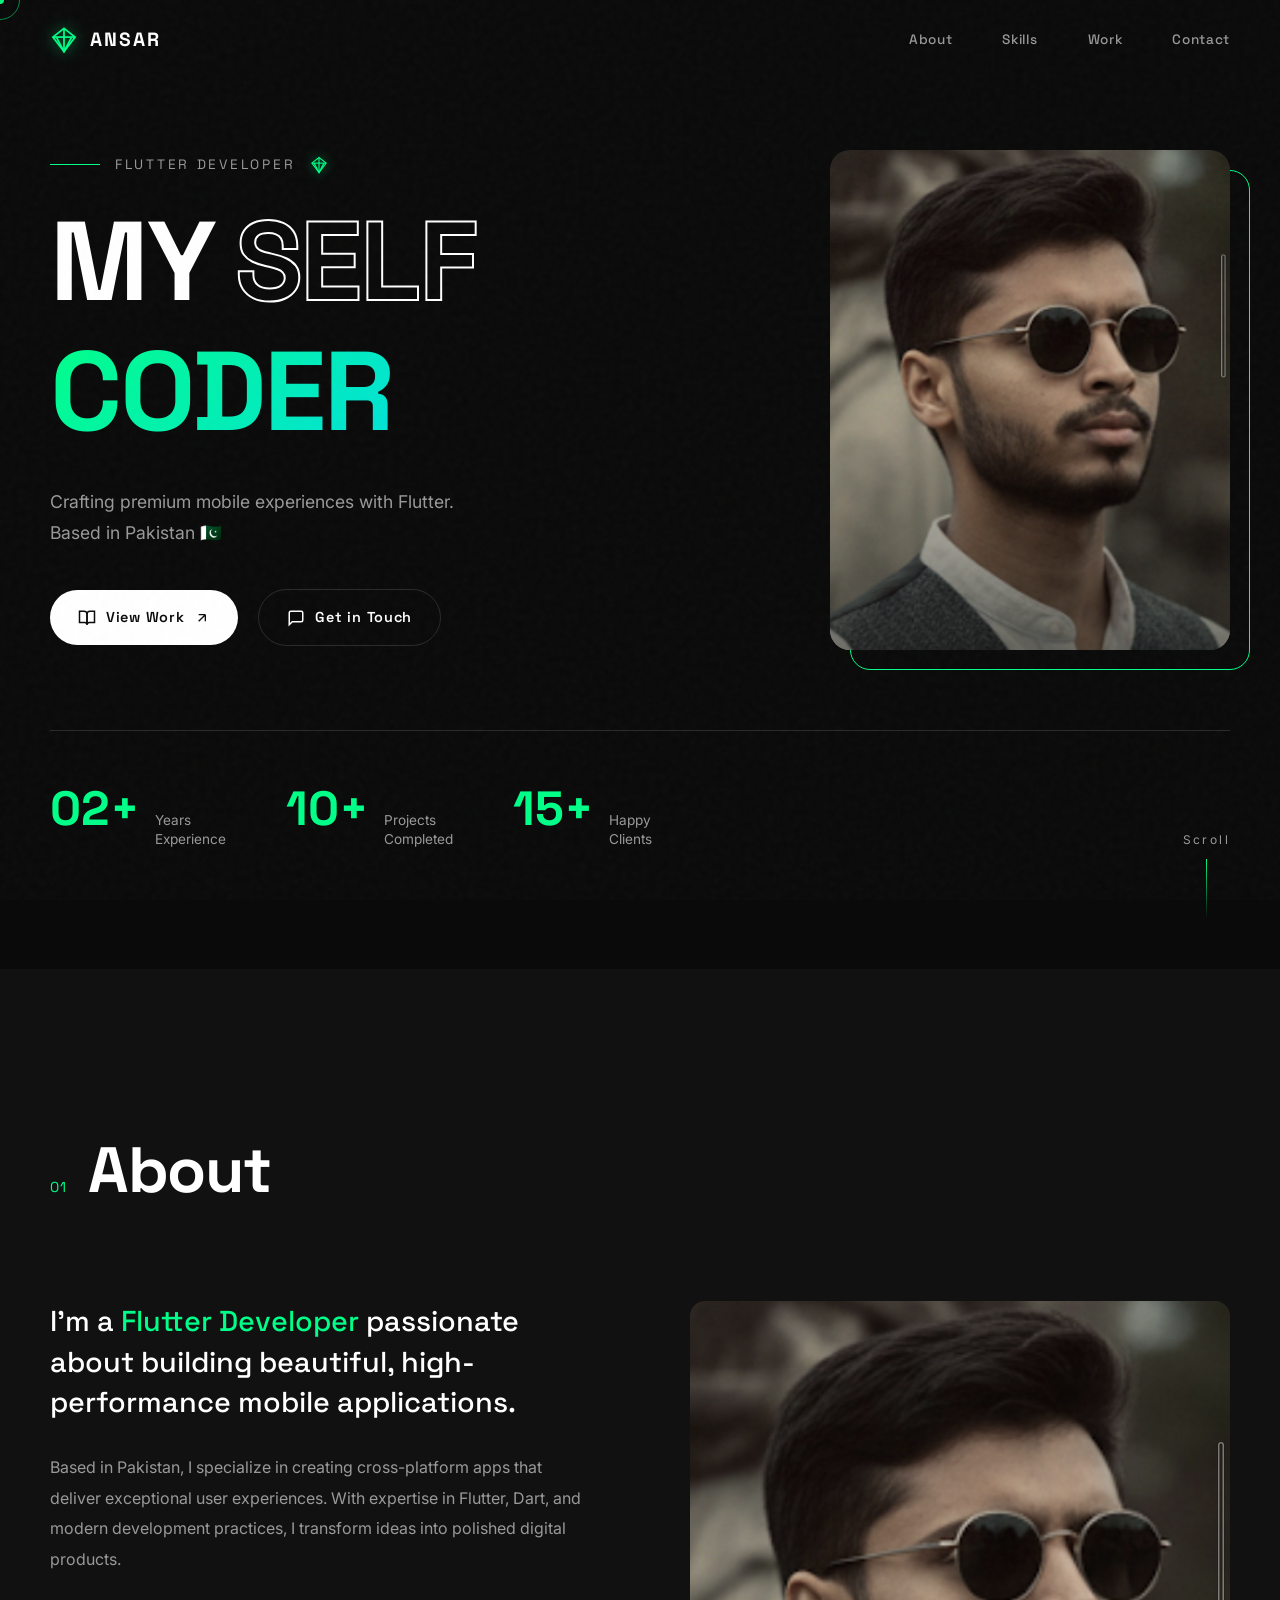
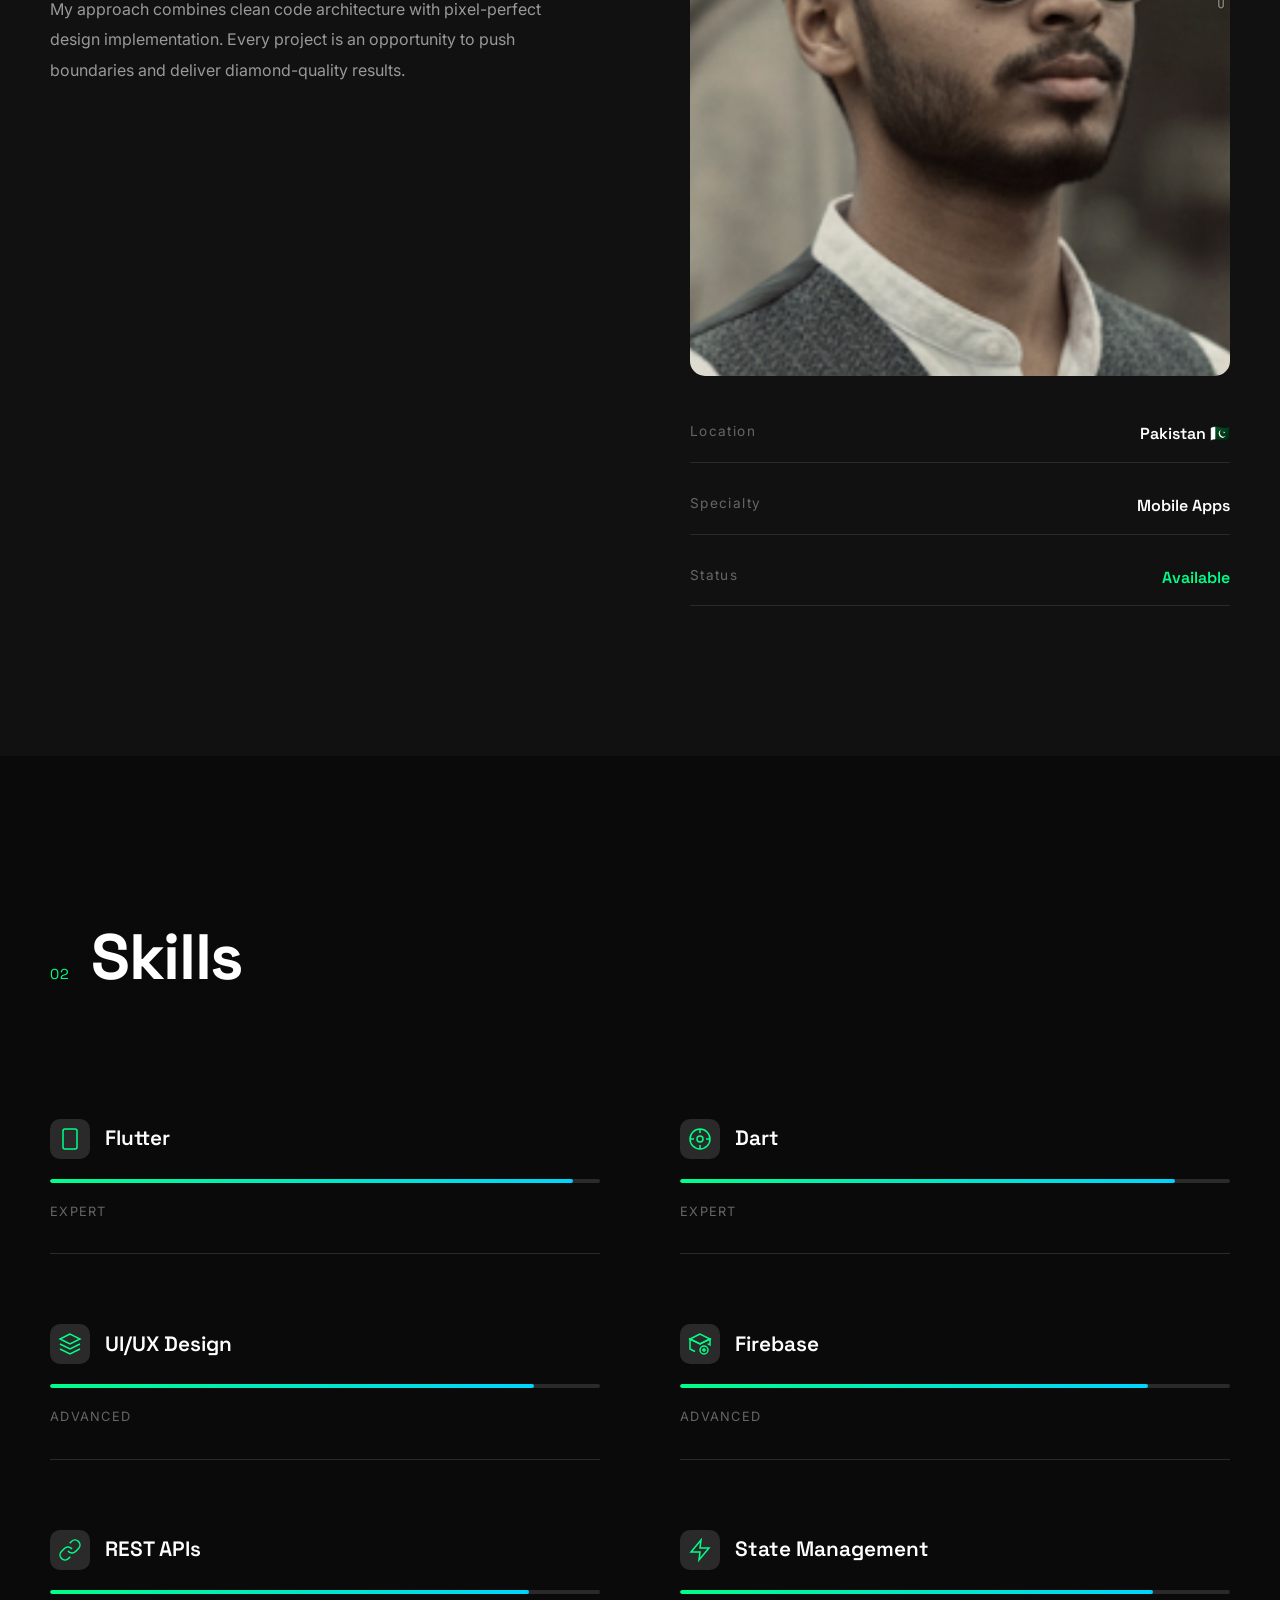
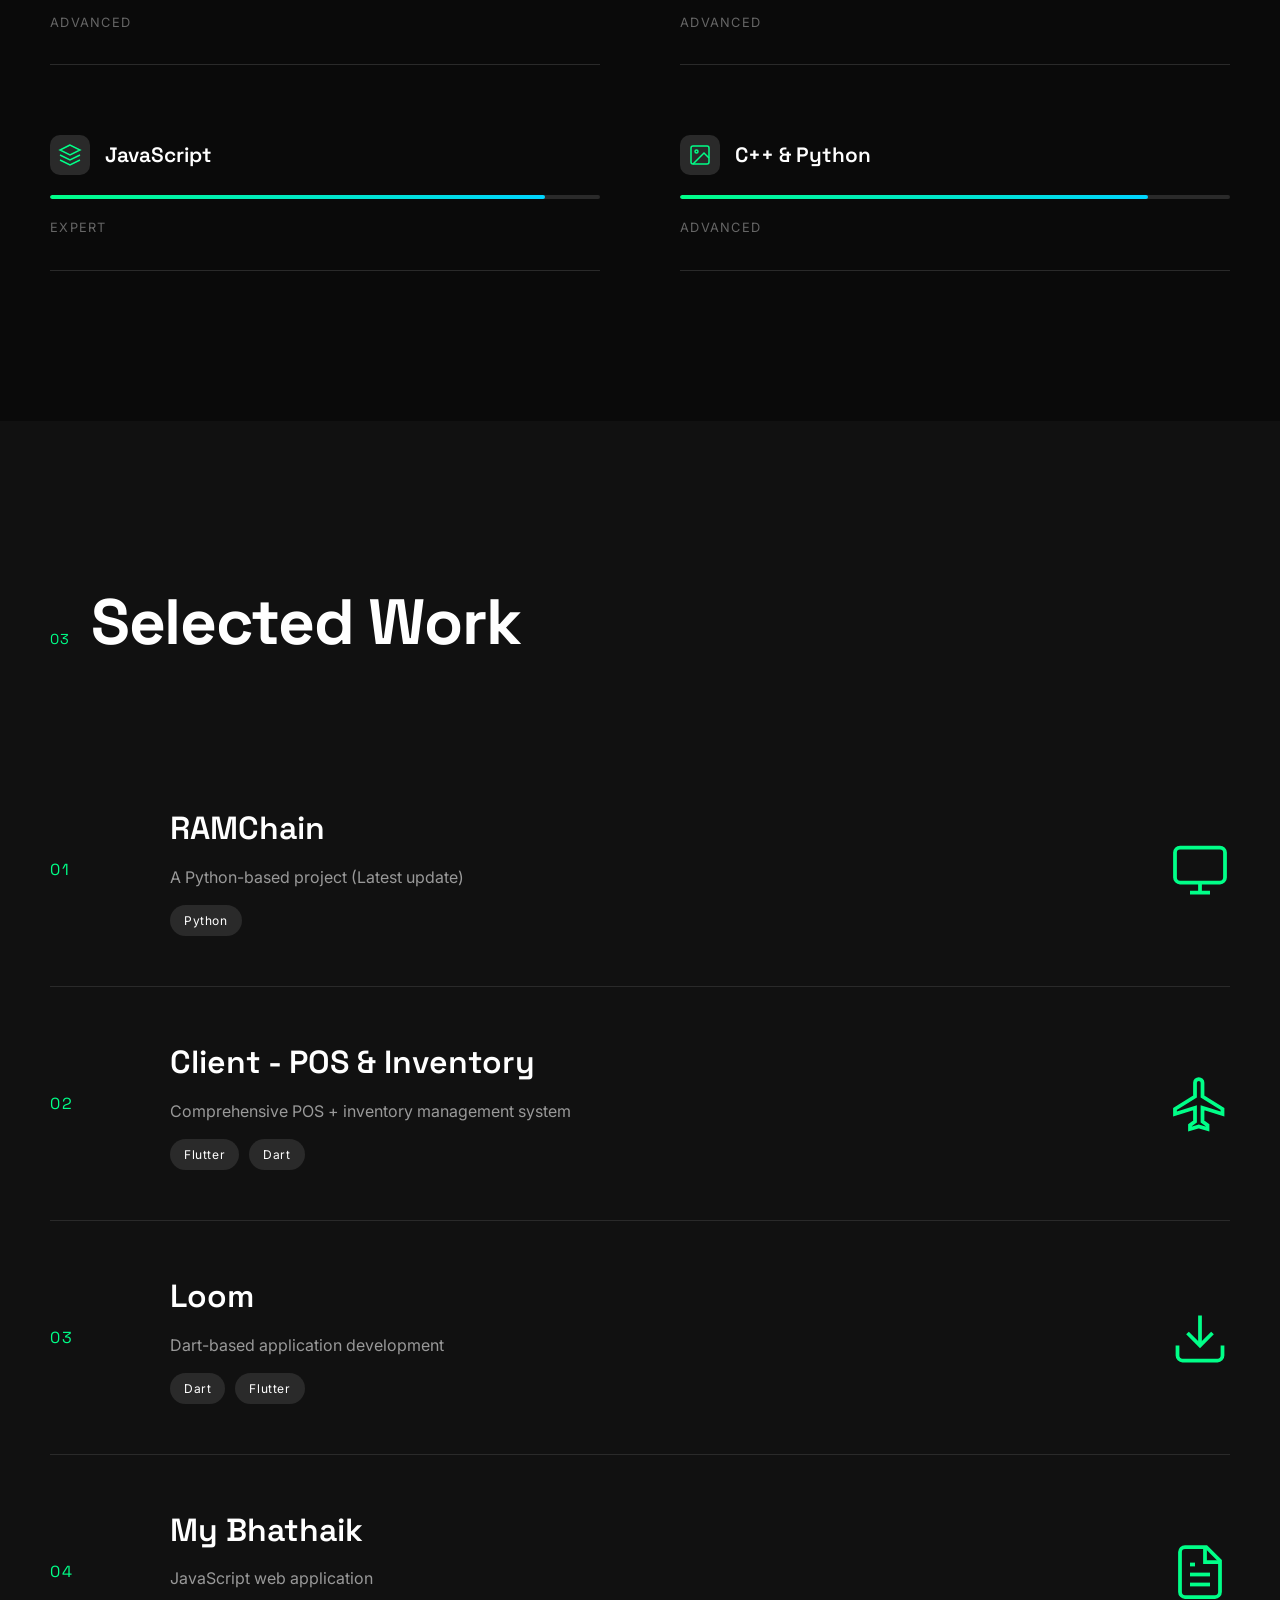
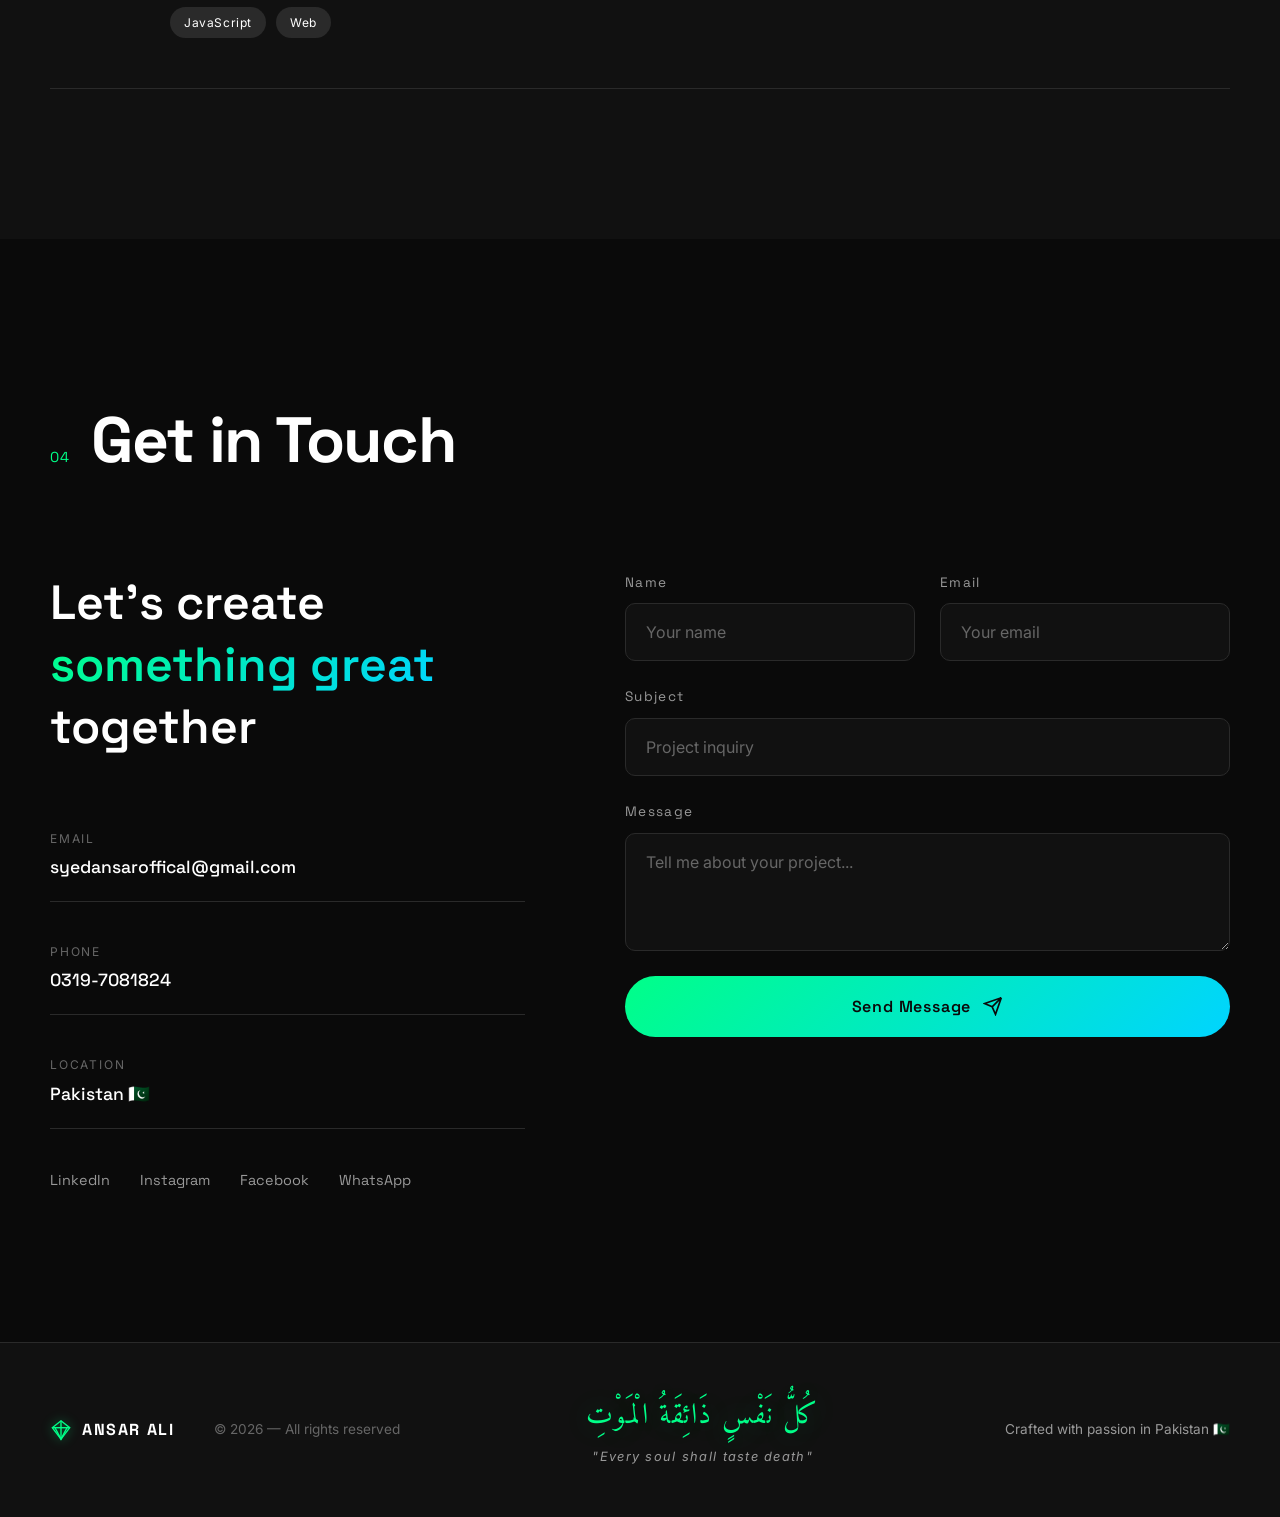
==== commit 4bfdd1bc: "Add files via upload" ====
--- a/index.html
+++ b/index.html
@@ -285,6 +285,40 @@
                 </div>
                 <span class="skill-level">Advanced</span>
             </div>
+
+            <div class="skill-item">
+                <div class="skill-header">
+                    <span class="skill-icon">
+                        <svg viewBox="0 0 24 24" fill="none" stroke="currentColor" stroke-width="1.5">
+                            <path d="M12 2L2 7l10 5 10-5-10-5z"/>
+                            <path d="M2 17l10 5 10-5"/>
+                            <path d="M2 12l10 5 10-5"/>
+                        </svg>
+                    </span>
+                    <span class="skill-name">JavaScript</span>
+                </div>
+                <div class="skill-bar">
+                    <div class="skill-fill" style="--width: 90%"></div>
+                </div>
+                <span class="skill-level">Expert</span>
+            </div>
+
+            <div class="skill-item">
+                <div class="skill-header">
+                    <span class="skill-icon">
+                        <svg viewBox="0 0 24 24" fill="none" stroke="currentColor" stroke-width="1.5">
+                            <rect x="3" y="3" width="18" height="18" rx="2" ry="2"/>
+                            <circle cx="8.5" cy="8.5" r="1.5"/>
+                            <polyline points="21 15 16 10 5 21"/>
+                        </svg>
+                    </span>
+                    <span class="skill-name">C++ & Python</span>
+                </div>
+                <div class="skill-bar">
+                    <div class="skill-fill" style="--width: 85%"></div>
+                </div>
+                <span class="skill-level">Advanced</span>
+            </div>
         </div>
     </section>
 
@@ -296,84 +330,87 @@
         </div>
 
         <div class="work-list">
-            <article class="work-item">
-                <div class="work-index">01</div>
-                <div class="work-info">
-                    <h3 class="work-title">Inventory + POS System</h3>
-                    <p class="work-desc">Complete business management solution with point-of-sale functionality</p>
-                    <div class="work-tags">
-                        <span>Flutter</span>
-                        <span>Firebase</span>
-                        <span>SQLite</span>
-                    </div>
-                </div>
-                <div class="work-icon">
-                    <svg viewBox="0 0 24 24" fill="none" stroke="currentColor" stroke-width="1.5">
-                        <rect x="2" y="3" width="20" height="14" rx="2"/>
-                        <path d="M8 21h8m-4-4v4"/>
-                    </svg>
-                </div>
-            </article>
-
-            <article class="work-item">
-                <div class="work-index">02</div>
-                <div class="work-info">
-                    <h3 class="work-title">Flight Booking App</h3>
-                    <p class="work-desc">Seamless flight booking experience with modern interface</p>
-                    <div class="work-tags">
-                        <span>Flutter</span>
-                        <span>REST API</span>
-                        <span>Stripe</span>
-                    </div>
-                </div>
-                <div class="work-icon">
-                    <svg viewBox="0 0 24 24" fill="none" stroke="currentColor" stroke-width="1.5">
-                        <path d="M21 16v-2l-8-5V3.5a1.5 1.5 0 0 0-3 0V9l-8 5v2l8-2.5V19l-2 1.5V22l3.5-1 3.5 1v-1.5L13 19v-5.5l8 2.5z"/>
-                    </svg>
-                </div>
-            </article>
-
-            <article class="work-item">
-                <div class="work-index">03</div>
-                <div class="work-info">
-                    <h3 class="work-title">Downloader Application</h3>
-                    <p class="work-desc">High-performance download manager with background processing</p>
-                    <div class="work-tags">
-                        <span>Flutter</span>
-                        <span>Dio</span>
-                        <span>Background Services</span>
-                    </div>
-                </div>
-                <div class="work-icon">
-                    <svg viewBox="0 0 24 24" fill="none" stroke="currentColor" stroke-width="1.5">
-                        <path d="M21 15v4a2 2 0 0 1-2 2H5a2 2 0 0 1-2-2v-4"/>
-                        <polyline points="7 10 12 15 17 10"/>
-                        <line x1="12" y1="15" x2="12" y2="3"/>
-                    </svg>
-                </div>
-            </article>
-
-            <article class="work-item">
-                <div class="work-index">04</div>
-                <div class="work-info">
-                    <h3 class="work-title">Notes Application</h3>
-                    <p class="work-desc">Beautiful notes app with local storage and cloud sync</p>
-                    <div class="work-tags">
-                        <span>Flutter</span>
-                        <span>Hive</span>
-                        <span>Provider</span>
-                    </div>
-                </div>
-                <div class="work-icon">
-                    <svg viewBox="0 0 24 24" fill="none" stroke="currentColor" stroke-width="1.5">
-                        <path d="M14.5 2H6a2 2 0 0 0-2 2v16a2 2 0 0 0 2 2h12a2 2 0 0 0 2-2V7.5L14.5 2z"/>
-                        <polyline points="14 2 14 8 20 8"/>
-                        <line x1="16" y1="13" x2="8" y2="13"/>
-                        <line x1="16" y1="17" x2="8" y2="17"/>
-                        <line x1="10" y1="9" x2="8" y2="9"/>
-                    </svg>
-                </div>
-            </article>
+            <a href="https://github.com/syedxshah/RAMChain" target="_blank" style="text-decoration: none; color: inherit;">
+                <article class="work-item">
+                    <div class="work-index">01</div>
+                    <div class="work-info">
+                        <h3 class="work-title">RAMChain</h3>
+                        <p class="work-desc">A Python-based project (Latest update)</p>
+                        <div class="work-tags">
+                            <span>Python</span>
+                        </div>
+                    </div>
+                    <div class="work-icon">
+                        <svg viewBox="0 0 24 24" fill="none" stroke="currentColor" stroke-width="1.5">
+                            <rect x="2" y="3" width="20" height="14" rx="2"/>
+                            <path d="M8 21h8m-4-4v4"/>
+                        </svg>
+                    </div>
+                </article>
+            </a>
+
+            <a href="https://github.com/syedxshah/client" target="_blank" style="text-decoration: none; color: inherit;">
+                <article class="work-item">
+                    <div class="work-index">02</div>
+                    <div class="work-info">
+                        <h3 class="work-title">Client - POS & Inventory</h3>
+                        <p class="work-desc">Comprehensive POS + inventory management system</p>
+                        <div class="work-tags">
+                            <span>Flutter</span>
+                            <span>Dart</span>
+                        </div>
+                    </div>
+                    <div class="work-icon">
+                        <svg viewBox="0 0 24 24" fill="none" stroke="currentColor" stroke-width="1.5">
+                            <path d="M21 16v-2l-8-5V3.5a1.5 1.5 0 0 0-3 0V9l-8 5v2l8-2.5V19l-2 1.5V22l3.5-1 3.5 1v-1.5L13 19v-5.5l8 2.5z"/>
+                        </svg>
+                    </div>
+                </article>
+            </a>
+
+            <a href="https://github.com/syedxshah/loom" target="_blank" style="text-decoration: none; color: inherit;">
+                <article class="work-item">
+                    <div class="work-index">03</div>
+                    <div class="work-info">
+                        <h3 class="work-title">Loom</h3>
+                        <p class="work-desc">Dart-based application development</p>
+                        <div class="work-tags">
+                            <span>Dart</span>
+                            <span>Flutter</span>
+                        </div>
+                    </div>
+                    <div class="work-icon">
+                        <svg viewBox="0 0 24 24" fill="none" stroke="currentColor" stroke-width="1.5">
+                            <path d="M21 15v4a2 2 0 0 1-2 2H5a2 2 0 0 1-2-2v-4"/>
+                            <polyline points="7 10 12 15 17 10"/>
+                            <line x1="12" y1="15" x2="12" y2="3"/>
+                        </svg>
+                    </div>
+                </article>
+            </a>
+
+            <a href="https://github.com/syedxshah/my_bhathaik" target="_blank" style="text-decoration: none; color: inherit;">
+                <article class="work-item">
+                    <div class="work-index">04</div>
+                    <div class="work-info">
+                        <h3 class="work-title">My Bhathaik</h3>
+                        <p class="work-desc">JavaScript web application</p>
+                        <div class="work-tags">
+                            <span>JavaScript</span>
+                            <span>Web</span>
+                        </div>
+                    </div>
+                    <div class="work-icon">
+                        <svg viewBox="0 0 24 24" fill="none" stroke="currentColor" stroke-width="1.5">
+                            <path d="M14.5 2H6a2 2 0 0 0-2 2v16a2 2 0 0 0 2 2h12a2 2 0 0 0 2-2V7.5L14.5 2z"/>
+                            <polyline points="14 2 14 8 20 8"/>
+                            <line x1="16" y1="13" x2="8" y2="13"/>
+                            <line x1="16" y1="17" x2="8" y2="17"/>
+                            <line x1="10" y1="9" x2="8" y2="9"/>
+                        </svg>
+                    </div>
+                </article>
+            </a>
         </div>
     </section>
 
@@ -408,6 +445,7 @@
                 </div>
 
                 <div class="social-links">
+                    <a href="https://linkedin.com/in/syed-ansar-ali-255274377" target="_blank" class="social-link">LinkedIn</a>
                     <a href="https://www.instagram.com/syedx_shah0/" target="_blank" class="social-link">Instagram</a>
                     <a href="https://www.facebook.com/share/16vFjoQy7F/" target="_blank" class="social-link">Facebook</a>
                     <a href="https://wa.link/9o5nlo" target="_blank" class="social-link">WhatsApp</a>
